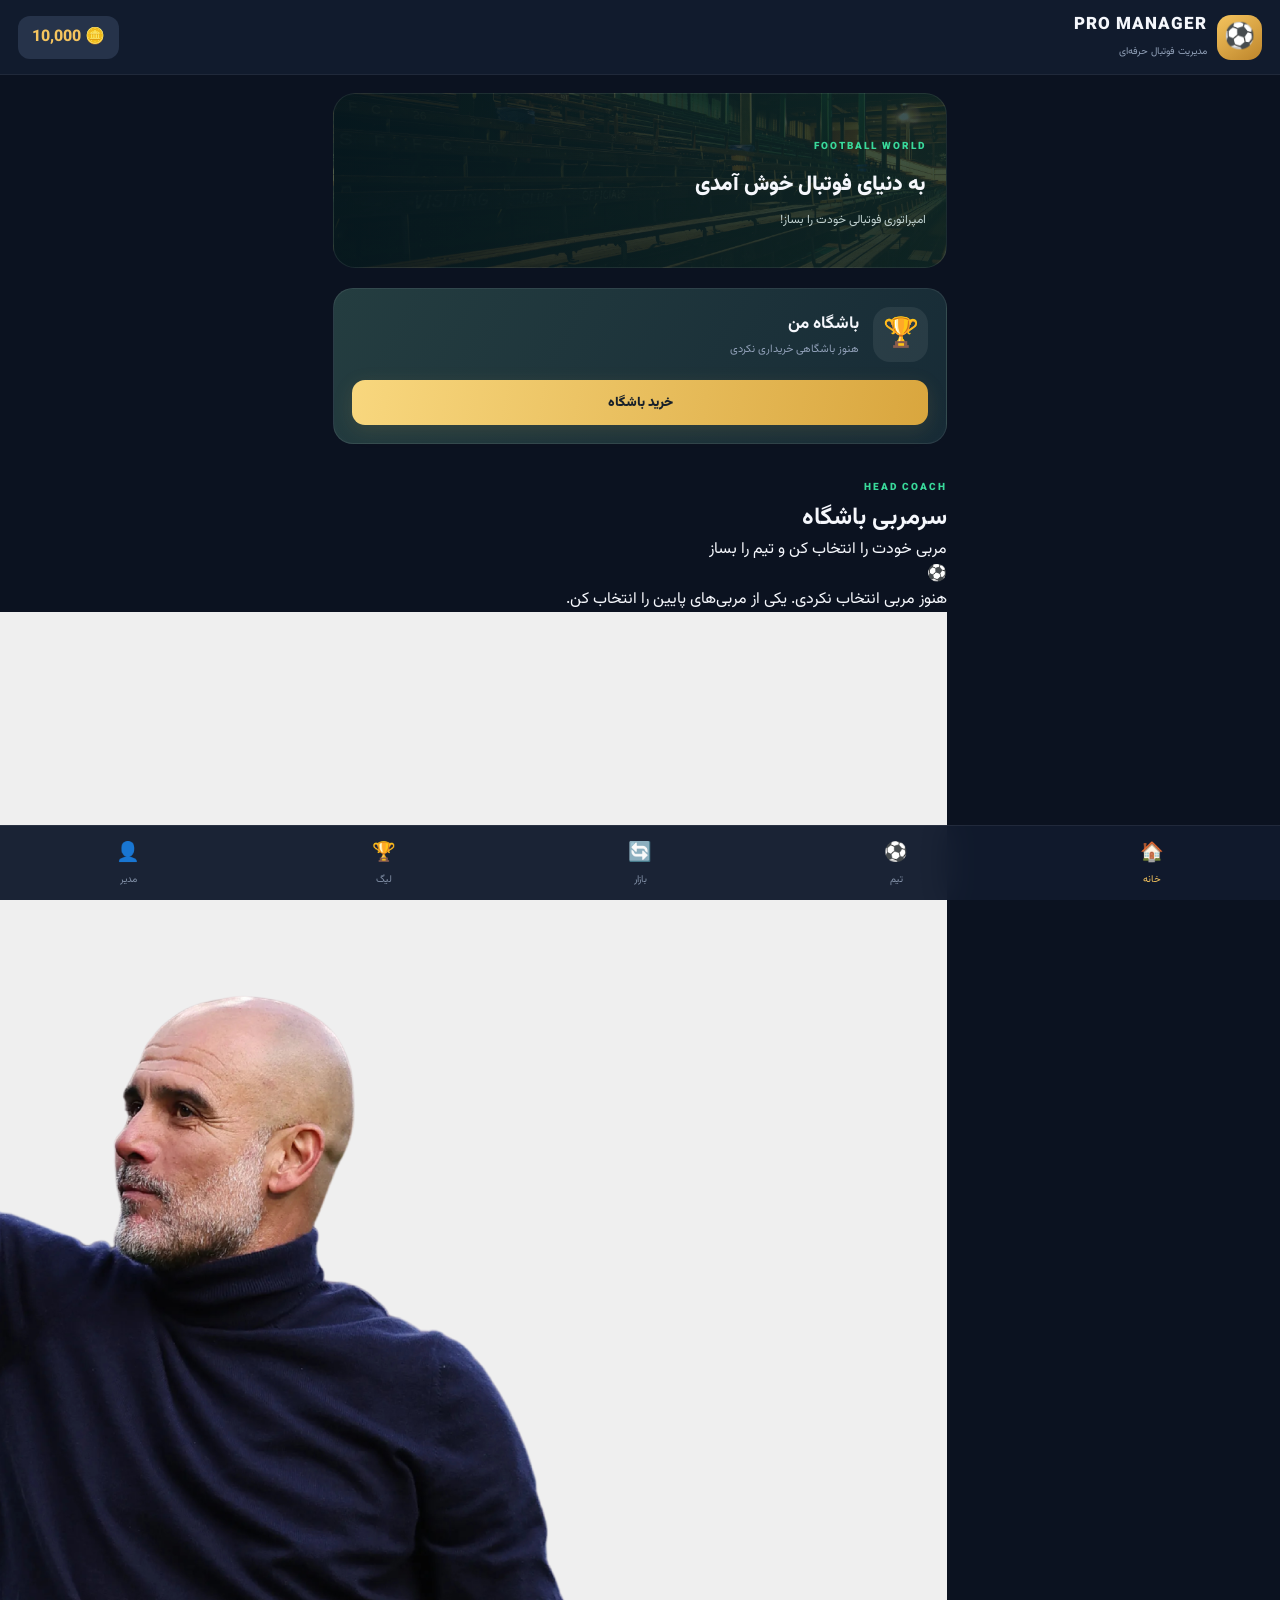
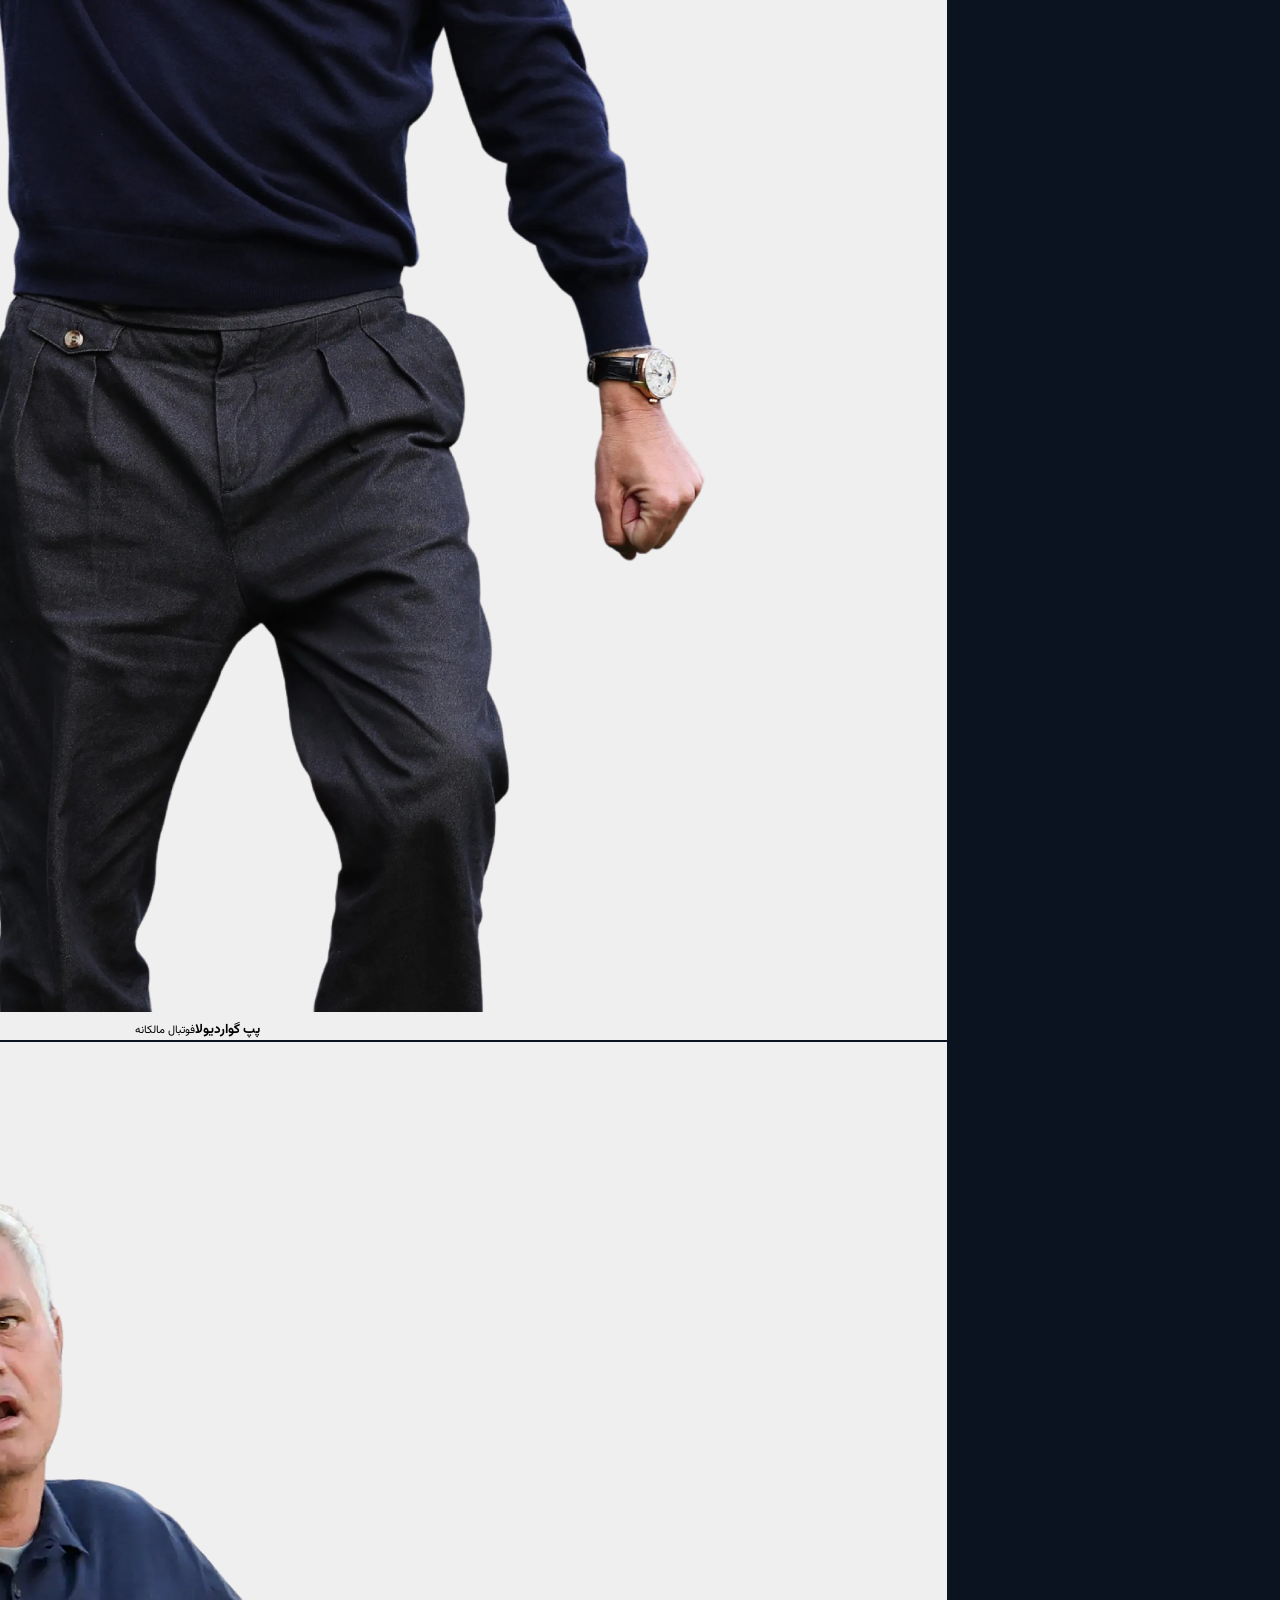
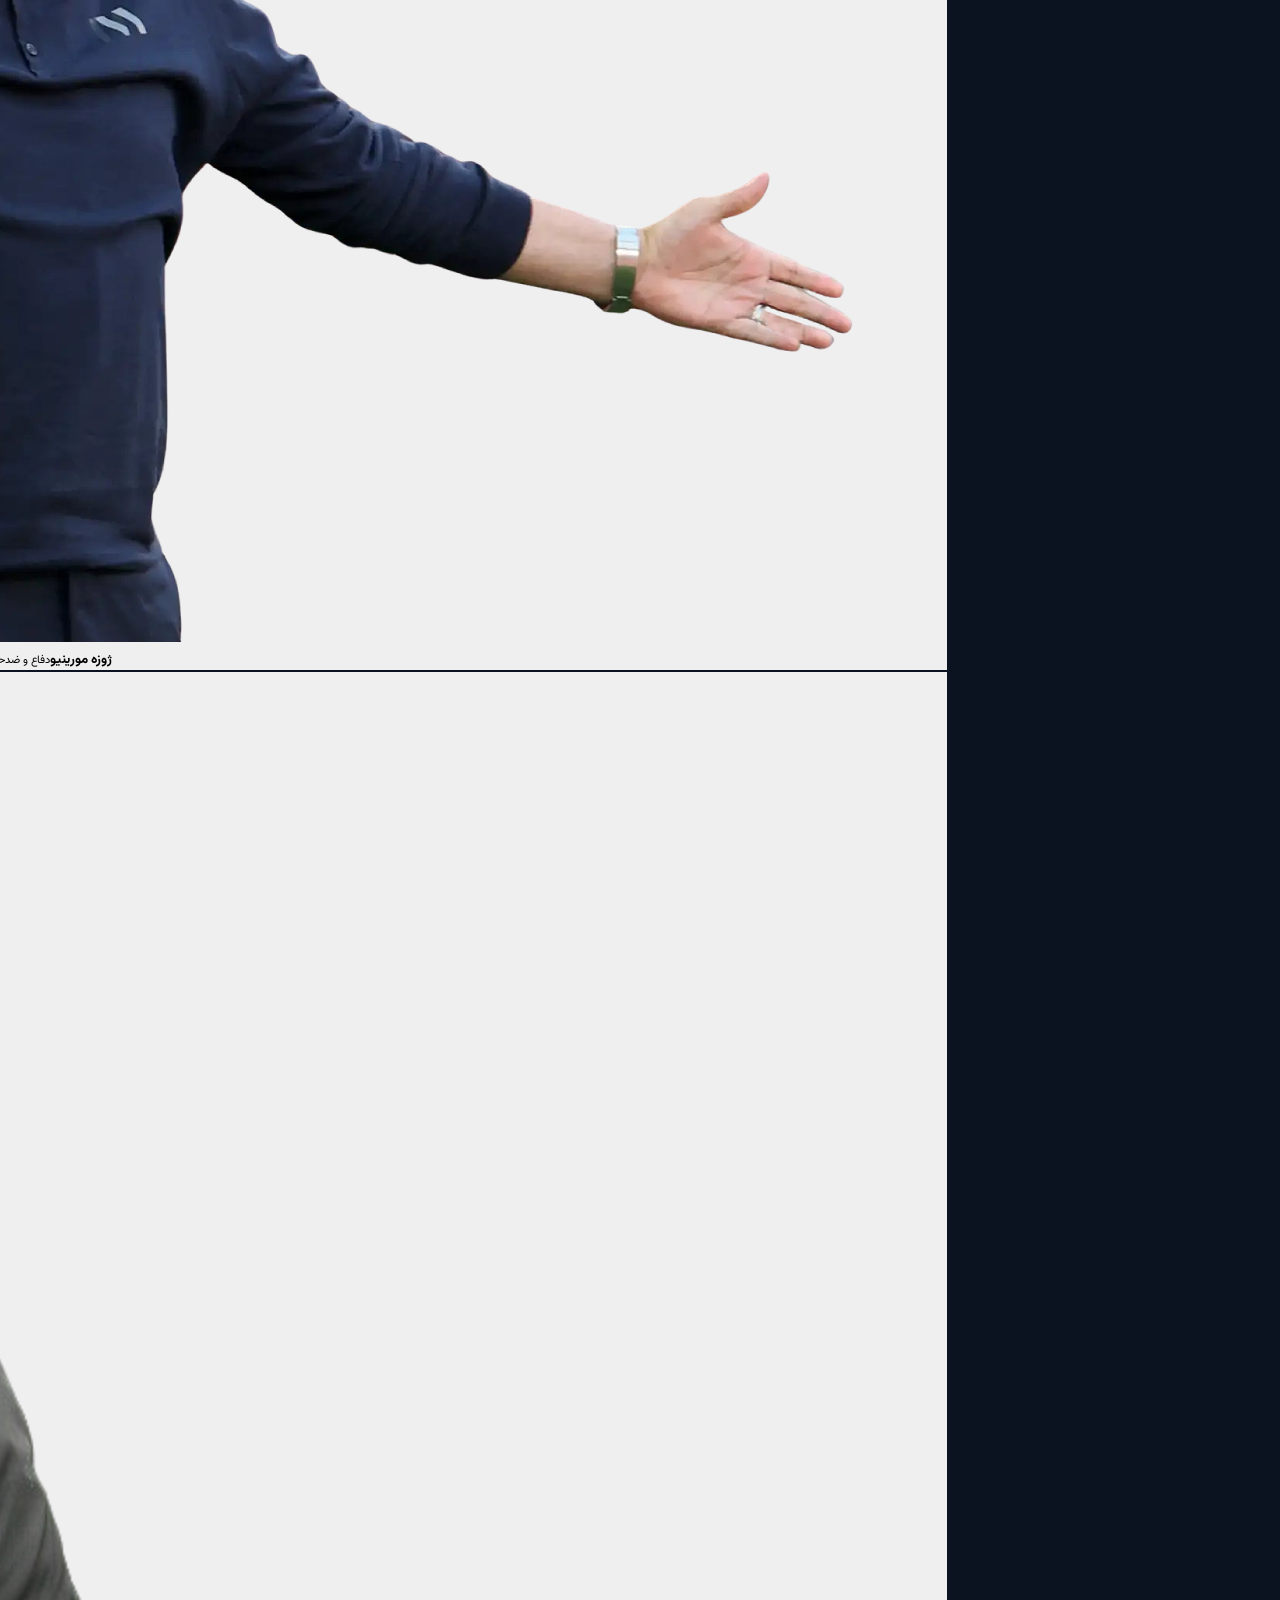
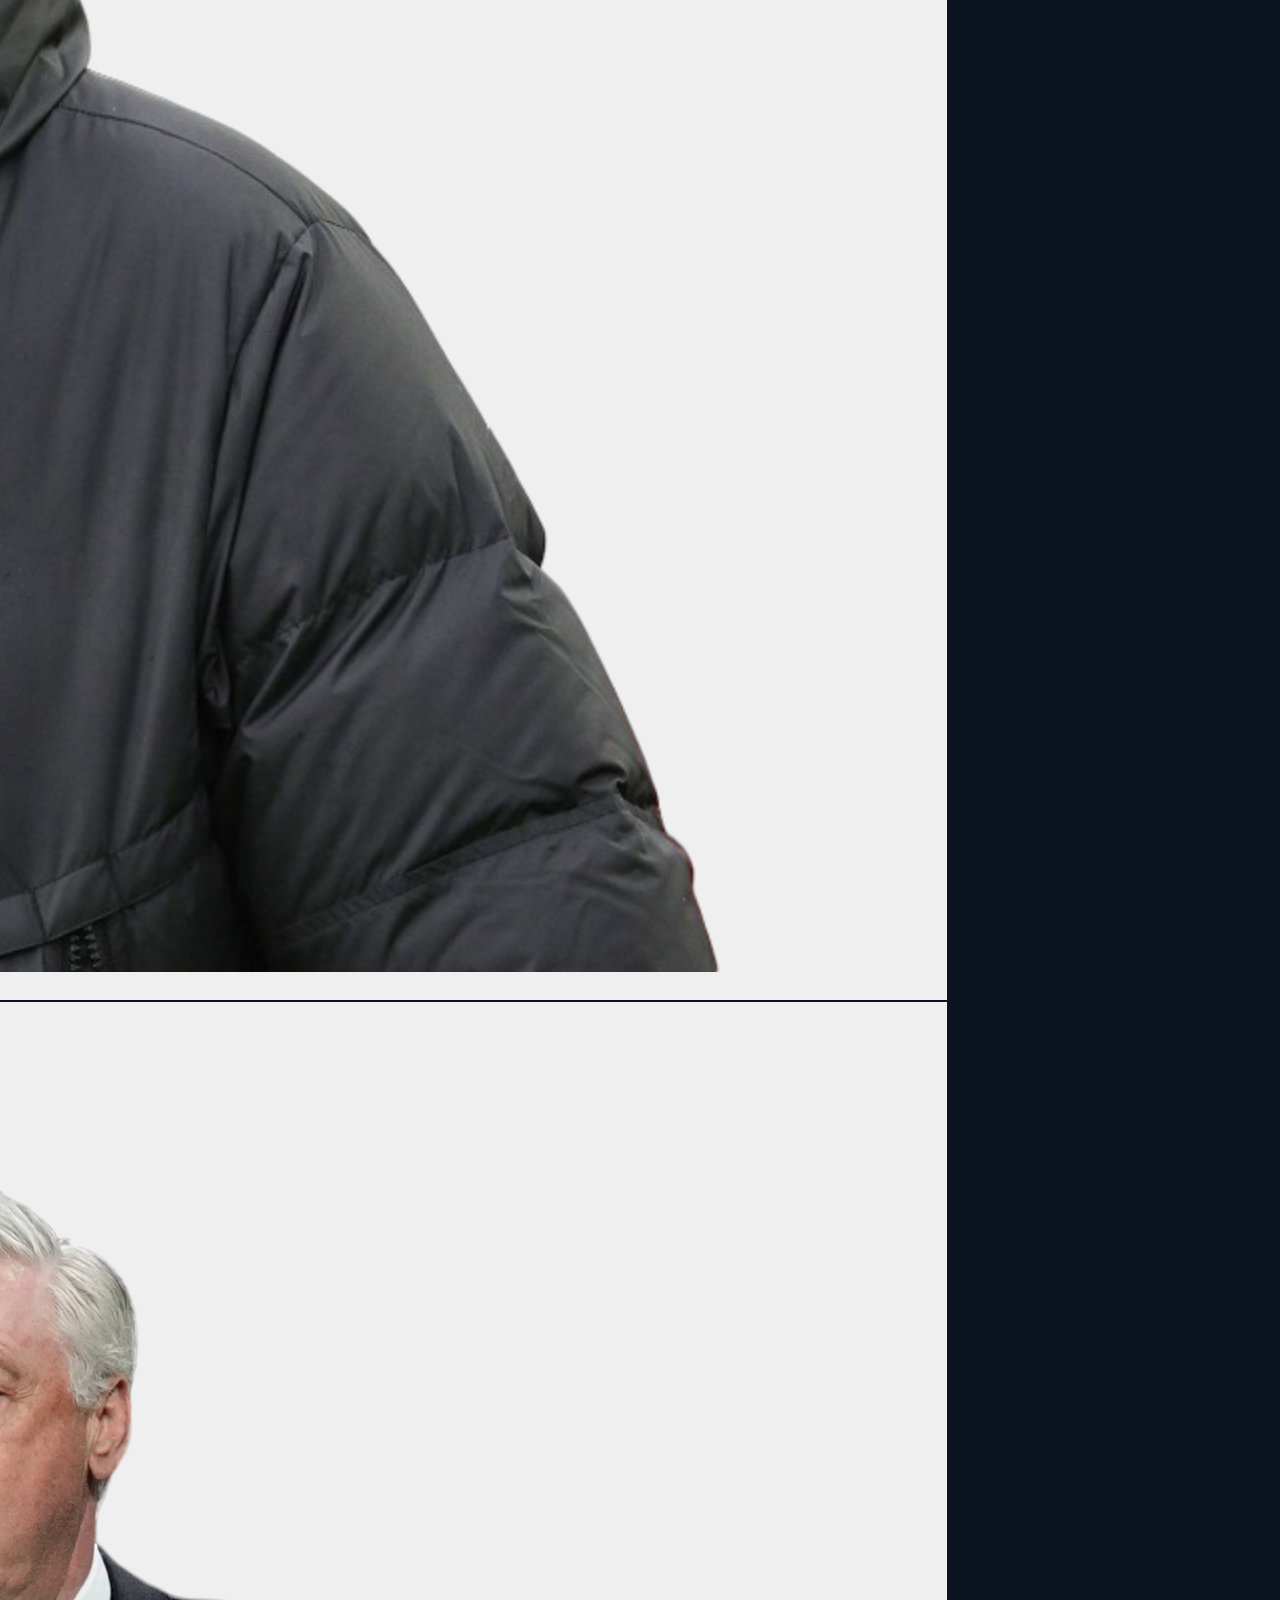
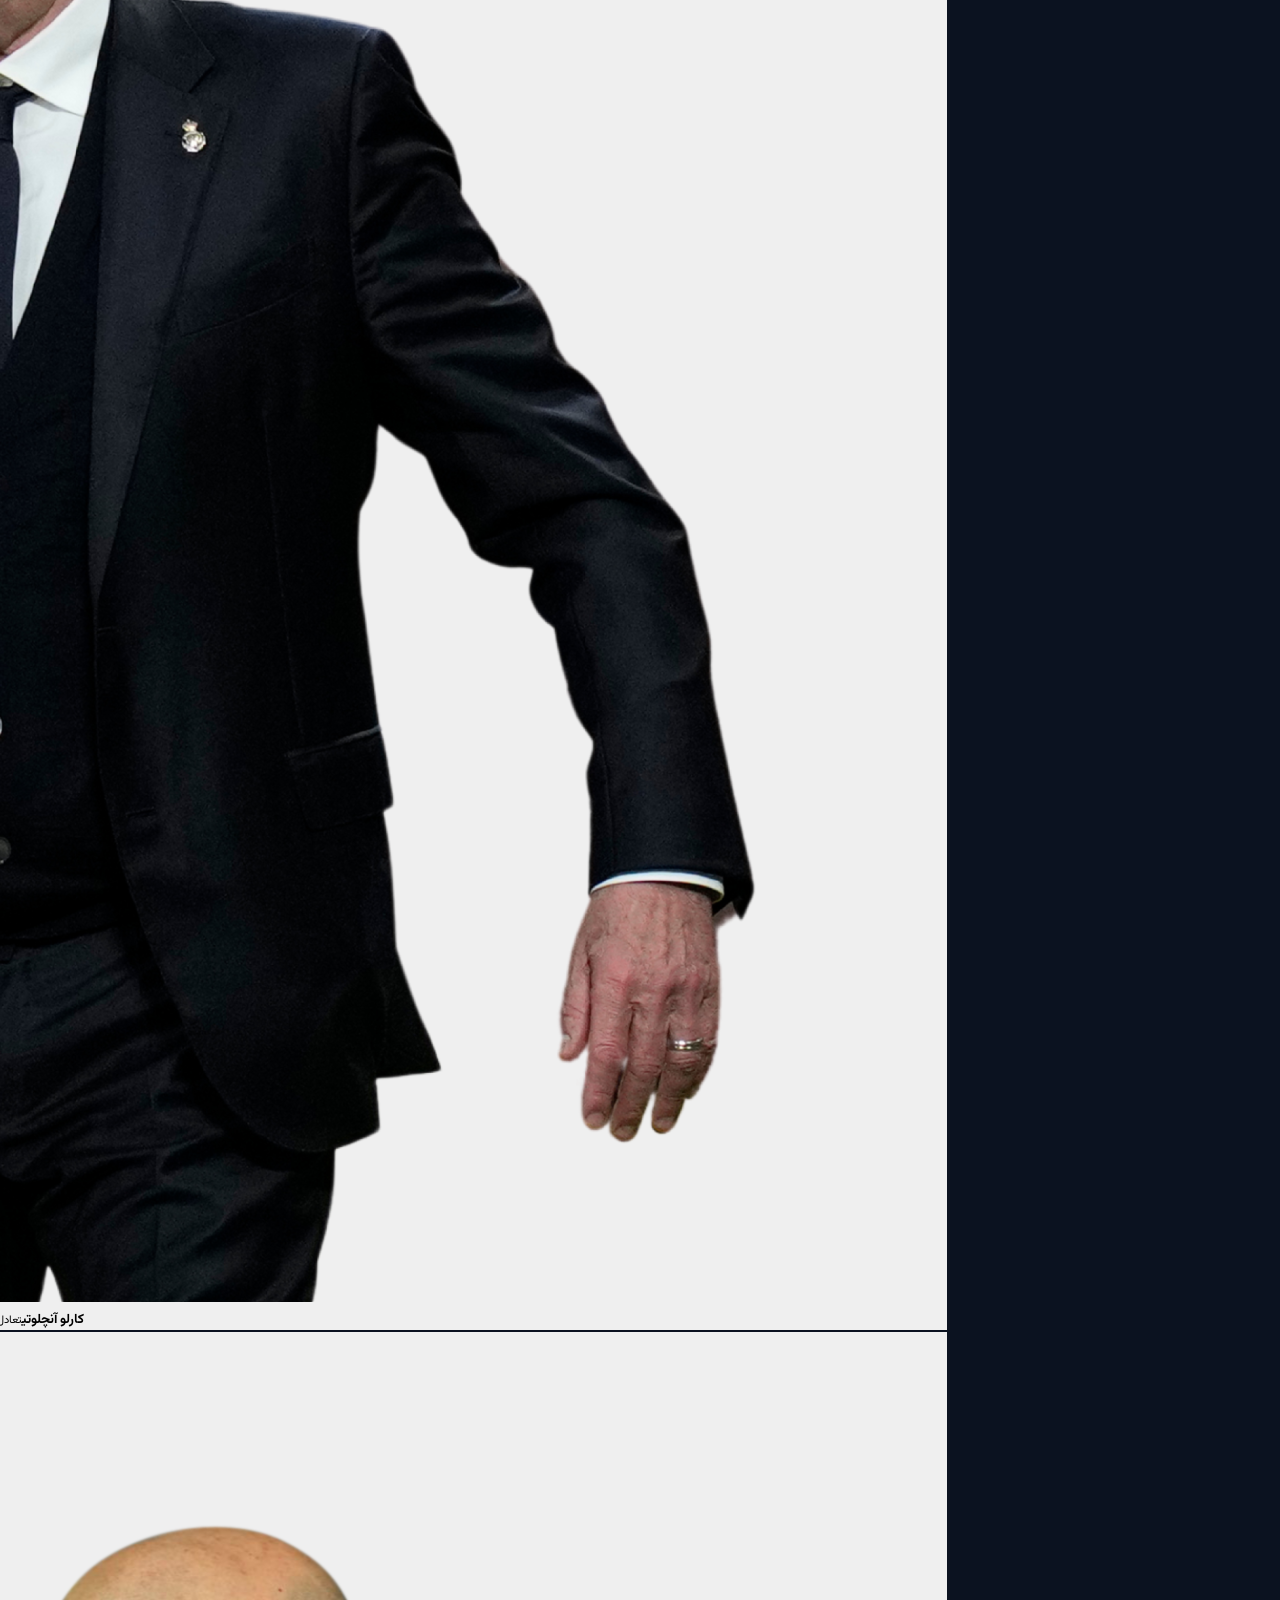
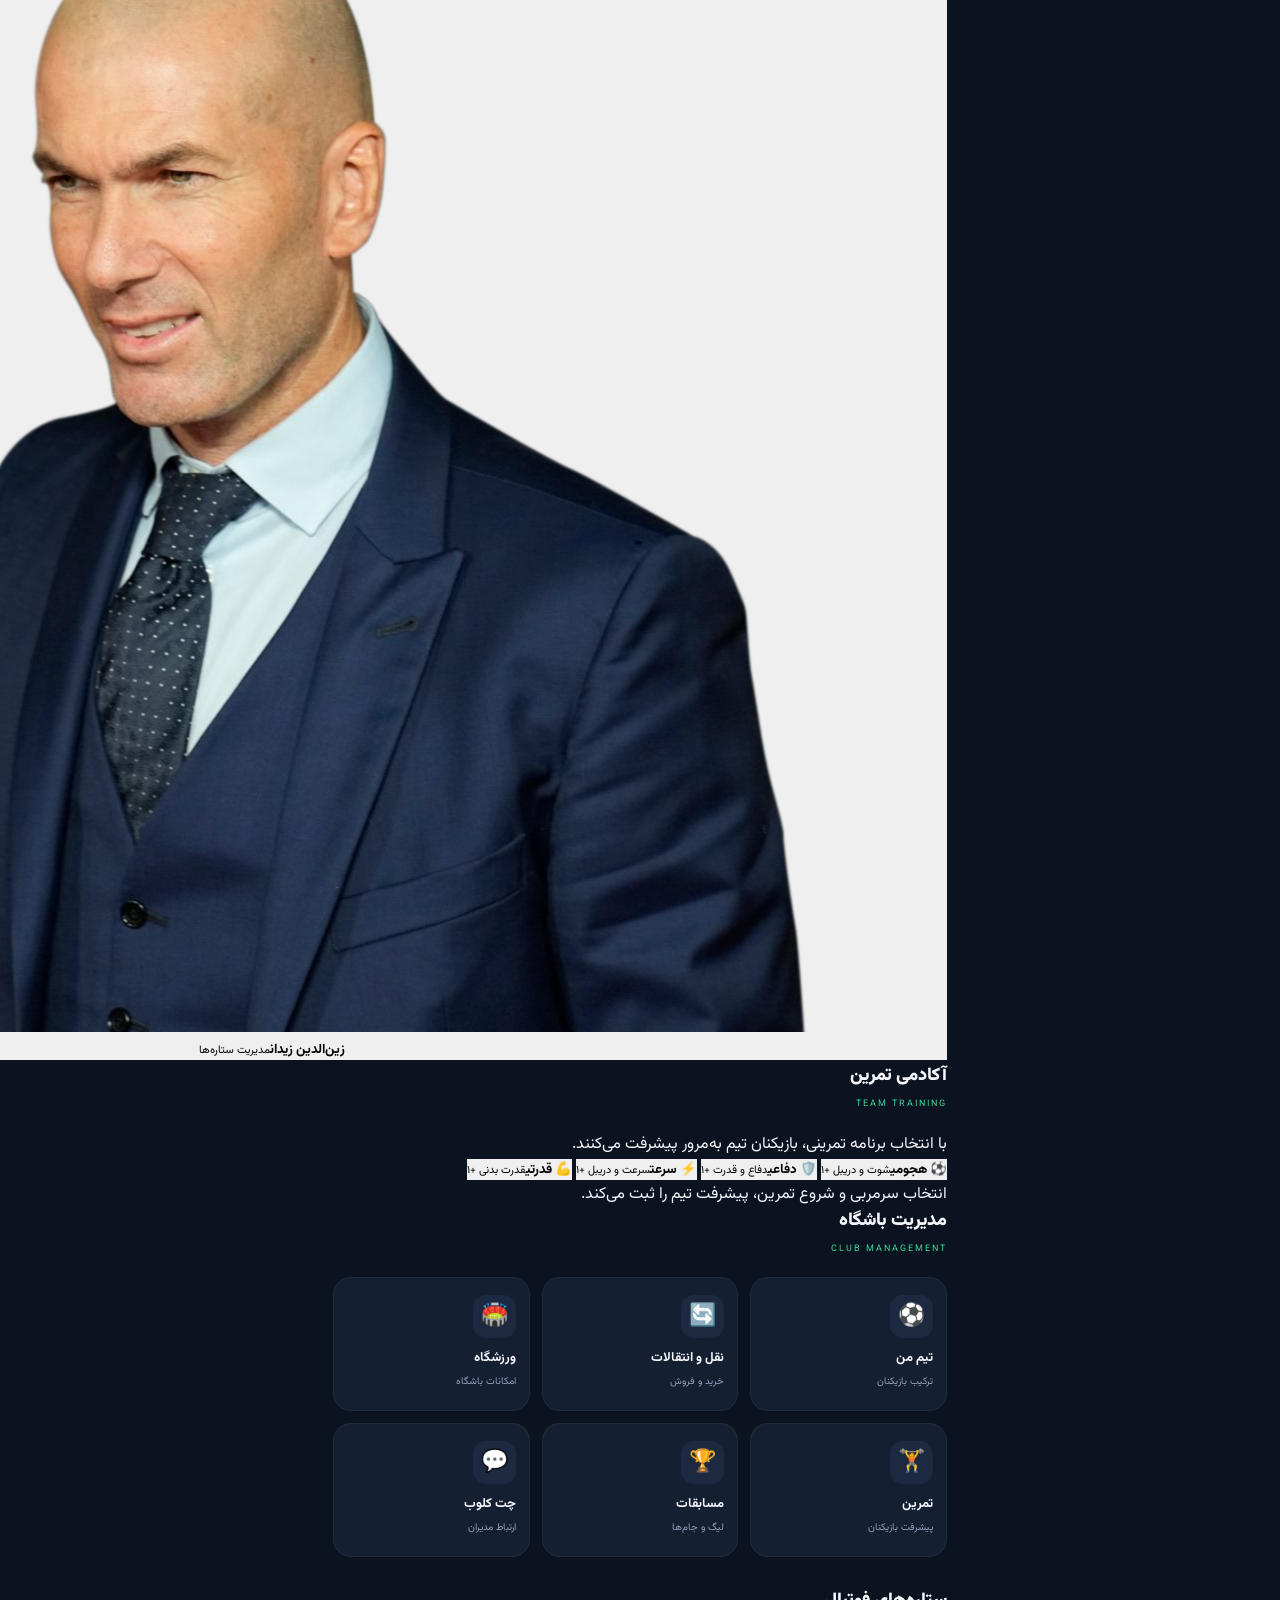
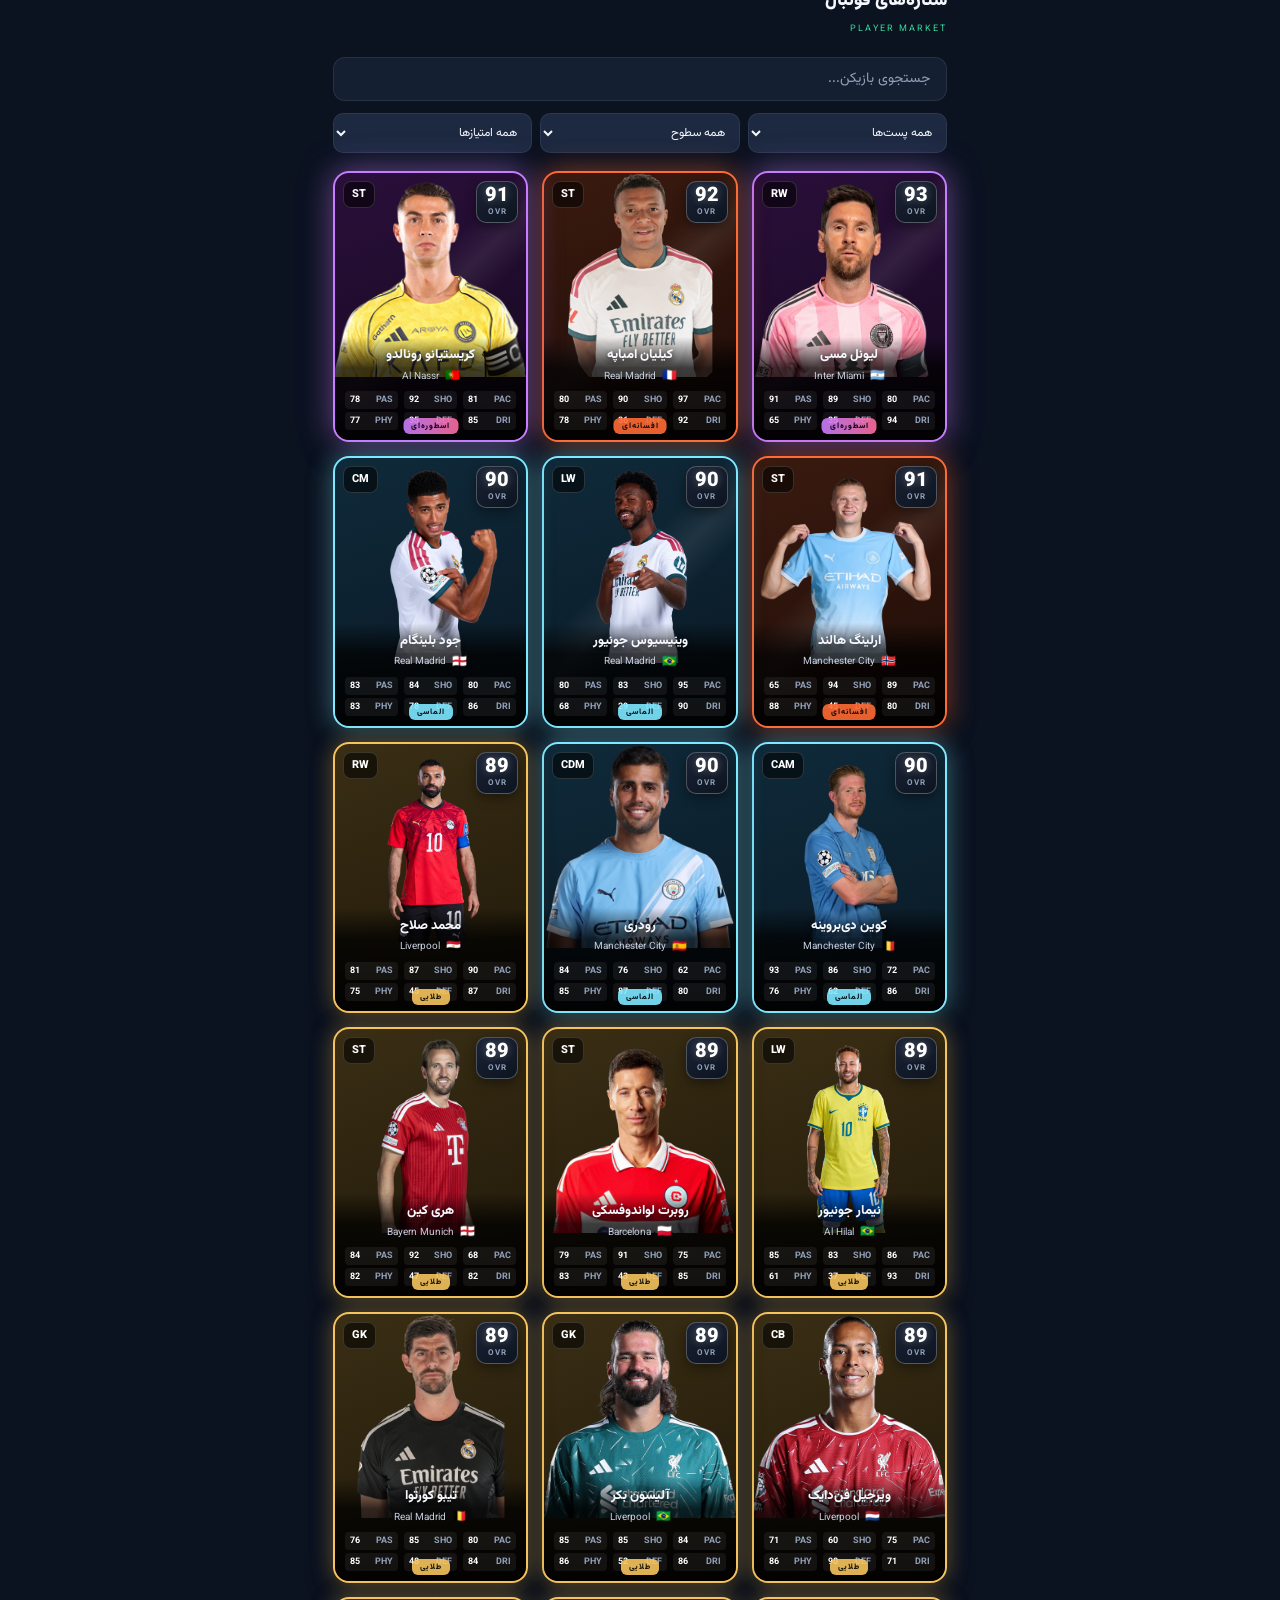
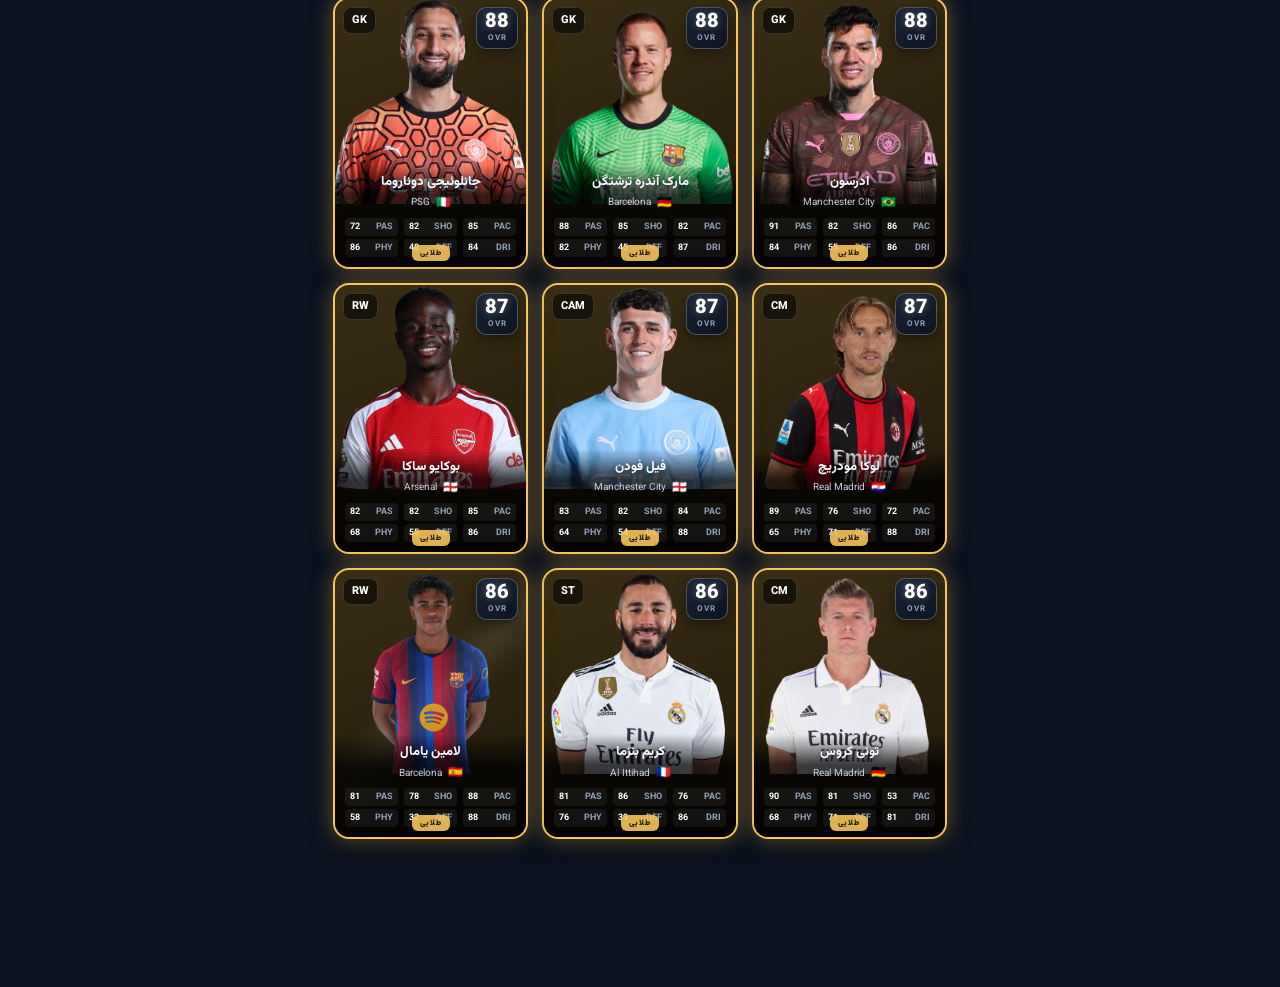
==== index.html @ 97470156 "Rename index-298.html to index.html" ====
<!DOCTYPE html>
<html lang="fa" dir="rtl">
<head>
<meta charset="UTF-8">
<meta name="viewport" content="width=device-width, initial-scale=1.0, maximum-scale=1.0, user-scalable=no">
<meta name="theme-color" content="#10182b">
<title>PRO FOOTBALL MANAGER</title>
<link rel="stylesheet" href="style.css?v=5">
</head>
<body>

<header class="topbar">
    <div class="brand">
        <span class="brand-icon">⚽</span>
        <div>
            <h2>PRO MANAGER</h2>
            <small>مدیریت فوتبال حرفه‌ای</small>
        </div>
    </div>
    <div class="wallet">
        🪙 <span>10000</span>
    </div>
</header>

<main id="mainHome">

<section class="welcome">
    <div>
        <span class="tag">FOOTBALL WORLD</span>
        <h1>به دنیای فوتبال خوش آمدی</h1>
        <p>امپراتوری فوتبالی خودت را بساز!</p>
    </div>
</section>

<section class="club-card">
    <div class="club-info">
        <div class="club-logo">🏆</div>
        <div>
            <h2>باشگاه من</h2>
            <p>هنوز باشگاهی خریداری نکردی</p>
        </div>
    </div>
    <button class="primary-btn" onclick="buyClub()">
        خرید باشگاه
    </button>
</section>

<section class="coach-hub">
  <div class="coach-heading"><div><span class="tag">HEAD COACH</span><h2>سرمربی باشگاه</h2><p>مربی خودت را انتخاب کن و تیم را بساز</p></div><span class="coach-ball">⚽</span></div>
  <div id="activeCoach" class="active-coach"></div>
  <div class="coach-list">
    <button class="coach-choice" onclick="selectCoach('pep')"><img src="assets/coaches/pep.png" onerror="this.style.display='none'"><span><b>پپ گواردیولا</b><small>فوتبال مالکانه</small></span></button>
    <button class="coach-choice" onclick="selectCoach('mourinho')"><img src="assets/coaches/mourinho.png" onerror="this.style.display='none'"><span><b>ژوزه مورینیو</b><small>دفاع و ضدحمله</small></span></button>
    <button class="coach-choice" onclick="selectCoach('klopp')"><img src="assets/coaches/klopp.png" onerror="this.style.display='none'"><span><b>یورگن کلوپ</b><small>پرس شدید</small></span></button>
    <button class="coach-choice" onclick="selectCoach('ancelotti')"><img src="assets/coaches/ancelotti.png" onerror="this.style.display='none'"><span><b>کارلو آنچلوتی</b><small>تعادل تاکتیکی</small></span></button>
    <button class="coach-choice" onclick="selectCoach('zidane')"><img src="assets/coaches/zidane.png" onerror="this.style.display='none'"><span><b>زین‌الدین زیدان</b><small>مدیریت ستاره‌ها</small></span></button>
  </div>
</section>

<section class="training-hub">
  <div class="section-title"><h2>آکادمی تمرین</h2><span>TEAM TRAINING</span></div>
  <p class="training-intro">با انتخاب برنامه تمرینی، بازیکنان تیم به‌مرور پیشرفت می‌کنند.</p>
  <div class="training-grid">
    <button onclick="runTraining('attack')"><b>⚽ هجومی</b><small>شوت و دریبل +۱</small></button>
    <button onclick="runTraining('defense')"><b>🛡️ دفاعی</b><small>دفاع و قدرت +۱</small></button>
    <button onclick="runTraining('speed')"><b>⚡ سرعت</b><small>سرعت و دریبل +۱</small></button>
    <button onclick="runTraining('physical')"><b>💪 قدرتی</b><small>قدرت بدنی +۱</small></button>
  </div>
  <div id="trainingStatus" class="training-status">انتخاب سرمربی و شروع تمرین، پیشرفت تیم را ثبت می‌کند.</div>
</section>

<section class="section">
    <div class="section-title">
        <h2>مدیریت باشگاه</h2>
        <span>CLUB MANAGEMENT</span>
    </div>
    <div class="menu-grid">
        <div class="menu-item" onclick="openPage('team')">
            <div class="menu-icon">⚽</div>
            <b>تیم من</b>
            <small>ترکیب بازیکنان</small>
        </div>
        <div class="menu-item" onclick="openPage('market')">
            <div class="menu-icon">🔄</div>
            <b>نقل و انتقالات</b>
            <small>خرید و فروش</small>
        </div>
        <div class="menu-item" onclick="openPage('stadium')">
            <div class="menu-icon">🏟️</div>
            <b>ورزشگاه</b>
            <small>امکانات باشگاه</small>
        </div>
        <div class="menu-item" onclick="openPage('training')">
            <div class="menu-icon">🏋️</div>
            <b>تمرین</b>
            <small>پیشرفت بازیکنان</small>
        </div>
        <div class="menu-item" onclick="openPage('league')">
            <div class="menu-icon">🏆</div>
            <b>مسابقات</b>
            <small>لیگ و جام‌ها</small>
        </div>
        <div class="menu-item" onclick="openPage('clubchat')">
            <div class="menu-icon">💬</div>
            <b>چت کلوب</b>
            <small>ارتباط مدیران</small>
        </div>
    </div>
</section>

<!-- ===== ستاره‌های فوتبال (کارت‌های بازیکن) ===== -->
<section class="section players-section">
    <div class="section-title">
        <h2>ستاره‌های فوتبال</h2>
        <span>PLAYER MARKET</span>
    </div>

    <div class="players-controls">
        <div class="search-box">
            <input type="text" id="playerSearch" placeholder="جستجوی بازیکن..." oninput="filterPlayers()">
        </div>
        <div class="filters-row">
            <select id="filterPos" onchange="filterPlayers()">
                <option value="">همه پست‌ها</option>
                <option value="GK">دروازه‌بان</option>
                <option value="CB">مدافع وسط</option>
                <option value="LB">مدافع چپ</option>
                <option value="RB">مدافع راست</option>
                <option value="CDM">هافبک دفاعی</option>
                <option value="CM">هافبک وسط</option>
                <option value="CAM">هافبک تهاجمی</option>
                <option value="LW">وینگر چپ</option>
                <option value="RW">وینگر راست</option>
                <option value="ST">مهاجم</option>
            </select>
            <select id="filterRarity" onchange="filterPlayers()">
                <option value="">همه سطوح</option>
                <option value="bronze">برنزی</option>
                <option value="silver">نقره‌ای</option>
                <option value="gold">طلایی</option>
                <option value="diamond">الماسی</option>
                <option value="legendary">افسانه‌ای</option>
                <option value="mythic">اسطوره‌ای</option>
            </select>
            <select id="filterOvr" onchange="filterPlayers()">
                <option value="">همه امتیازها</option>
                <option value="90">۹۰+</option>
                <option value="85">۸۵+</option>
                <option value="80">۸۰+</option>
                <option value="75">۷۵+</option>
            </select>
        </div>
    </div>

    <div id="players" class="players-grid">
        <!-- کارت‌ها با JS ساخته می‌شوند -->
    </div>
</section>

</main>

<!-- ========== صفحه ترکیب تیم (زمین فوتبال) ========== -->
<div id="teamPage" class="team-page">
    <div class="team-page-header">
        <button class="team-back-btn" onclick="closeTeamPage()" type="button">بازگشت</button>
        <div class="team-page-title">
            <h2>ترکیب تیم</h2>
            <span>FORMATION</span>
        </div>
        <div class="team-formation-label">۴-۳-۳</div>
    </div>

    <!-- آرایش و تاکتیک -->
    <div class="tactic-panel">
        <div class="tp-row">
            <span class="tp-label">آرایش</span>
            <div class="chip-group" id="formationChips">
                <button type="button" class="chip" data-formation="433" onclick="setFormation('433')"><bdi dir="ltr">4-3-3</bdi></button>
                <button type="button" class="chip" data-formation="442" onclick="setFormation('442')"><bdi dir="ltr">4-4-2</bdi></button>
                <button type="button" class="chip" data-formation="4231" onclick="setFormation('4231')"><bdi dir="ltr">4-2-3-1</bdi></button>
            </div>
        </div>
        <div class="tp-row">
            <span class="tp-label">تاکتیک</span>
            <div class="chip-group" id="tacticChips">
                <button type="button" class="chip" data-tactic="attack" onclick="setTactic('attack')">⚔️ هجومی</button>
                <button type="button" class="chip" data-tactic="balanced" onclick="setTactic('balanced')">⚖️ متعادل</button>
                <button type="button" class="chip" data-tactic="defense" onclick="setTactic('defense')">🛡️ دفاعی</button>
            </div>
        </div>
    </div>

    <div class="pitch-wrapper">
        <div class="pitch-stadium-bg"></div>
        <div class="pitch-container">
            <div class="pitch">
                <!-- خطوط زمین -->
                <div class="pitch-outline"></div>
                <div class="pitch-halfway"></div>
                <div class="pitch-center-circle"></div>
                <div class="pitch-center-spot"></div>

                <!-- محوطه جریمه بالا (دروازه حریف) -->
                <div class="penalty-box top"></div>
                <div class="goal-area top"></div>
                <div class="penalty-spot top"></div>
                <div class="penalty-arc top"></div>
                <div class="goal-frame top"></div>

                <!-- محوطه جریمه پایین (دروازه ما) -->
                <div class="penalty-box bottom"></div>
                <div class="goal-area bottom"></div>
                <div class="penalty-spot bottom"></div>
                <div class="penalty-arc bottom"></div>
                <div class="goal-frame bottom"></div>

                <!-- کرنرها -->
                <div class="corner tl"></div>
                <div class="corner tr"></div>
                <div class="corner bl"></div>
                <div class="corner br"></div>

                <!-- جایگاه‌های بازیکن (۴-۳-۳) -->
                <div class="pos-slot" data-slot="st" data-pos="ST" style="--x:50%; --y:12%;"></div>
                <div class="pos-slot" data-slot="lw" data-pos="LW" style="--x:18%; --y:22%;"></div>
                <div class="pos-slot" data-slot="rw" data-pos="RW" style="--x:82%; --y:22%;"></div>
                <div class="pos-slot" data-slot="cam" data-pos="CAM" style="--x:50%; --y:38%;"></div>
                <div class="pos-slot" data-slot="cm1" data-pos="CM" style="--x:28%; --y:48%;"></div>
                <div class="pos-slot" data-slot="cm2" data-pos="CM" style="--x:72%; --y:48%;"></div>
                <div class="pos-slot" data-slot="lb" data-pos="LB" style="--x:12%; --y:68%;"></div>
                <div class="pos-slot" data-slot="cb1" data-pos="CB" style="--x:35%; --y:72%;"></div>
                <div class="pos-slot" data-slot="cb2" data-pos="CB" style="--x:65%; --y:72%;"></div>
                <div class="pos-slot" data-slot="rb" data-pos="RB" style="--x:88%; --y:68%;"></div>
                <div class="pos-slot" data-slot="gk" data-pos="GK" style="--x:50%; --y:86%;"></div>
            </div>
        </div>
    </div>

    <div class="team-page-hint">
        روی هر جایگاه بزن تا بازیکن انتخاب کنی
    </div>

    <!-- قدرت تیم و کاپیتان -->
    <div id="squadPanel" class="squad-panel"></div>

    <!-- نیمکت ذخیره‌ها -->
    <section id="subBench" class="sub-bench" aria-label="نیمکت ذخیره‌ها">
        <div class="bench-heading">
            <div>
                <h3>نیمکت ذخیره‌ها</h3>
                <span>SUBSTITUTES · 7 PLAYERS</span>
            </div>
            <b id="benchCount">۰ / ۷</b>
        </div>
        <div id="benchGrid" class="bench-grid"></div>
    </section>
</div>

<nav class="bottom-nav">
    <button class="active" onclick="closeTeamPage()">🏠<span>خانه</span></button>
    <button onclick="openPage('team')">⚽<span>تیم</span></button>
    <button onclick="openPage('market')">🔄<span>بازار</span></button>
    <button onclick="openPage('league')">🏆<span>لیگ</span></button>
    <button onclick="openPage('profile')">👤<span>مدیر</span></button>
</nav>


<!-- شیت انتخاب بازیکن برای جایگاه -->
<div id="playerPicker" class="player-picker" onclick="closePlayerPicker(event)">
    <div class="picker-sheet" onclick="event.stopPropagation()">
        <div class="picker-handle"></div>
        <div class="picker-header">
            <div>
                <h3 id="pickerTitle">انتخاب بازیکن</h3>
                <span id="pickerSub" class="picker-sub"></span>
            </div>
            <button type="button" class="picker-close" onclick="closePlayerPicker()">&times;</button>
        </div>
        <div id="pickerActions" class="picker-actions" hidden>
            <button type="button" class="picker-remove-btn" onclick="removePlayerFromSlot()">حذف از ترکیب</button>
        </div>
        <div id="pickerList" class="picker-list"></div>
    </div>
</div>

<!-- مودال جزئیات بازیکن -->
<div id="playerModal" class="player-modal" onclick="closePlayerModal(event)">
    <div class="modal-content" onclick="event.stopPropagation()">
        <button class="modal-close" onclick="closePlayerModal()">&times;</button>
        <div id="modalBody"></div>
    </div>
</div>

<script src="app.js?v=5"></script>
</body>
</html>
---- style.css ----
@import url('https://fonts.googleapis.com/css2?family=Vazirmatn:wght@400;500;600;700;800;900&display=swap');

:root {
    --bg: #0b1220;
    --card: #151f32;
    --card2: #1c2940;
    --gold: #f5c45e;
    --green: #39d99a;
    --text: #f5f7fc;
    --muted: #91a0b8;
}

* {
    margin: 0;
    padding: 0;
    box-sizing: border-box;
}

body {
    background: var(--bg);
    color: var(--text);
    font-family: 'Vazirmatn', sans-serif;
    padding-bottom: 100px;
}

button {
    font-family: inherit;
    cursor: pointer;
    border: none;
}

.topbar {
    height: 75px;
    padding: 12px 18px;
    display: flex;
    align-items: center;
    justify-content: space-between;
    background: #111b2d;
    border-bottom: 1px solid #ffffff10;
    position: sticky;
    top: 0;
    z-index: 50;
}

.brand {
    display: flex;
    align-items: center;
    gap: 10px;
}

.brand-icon {
    width: 45px;
    height: 45px;
    background: linear-gradient(145deg,#f5c45e,#bd852b);
    border-radius: 14px;
    display: grid;
    place-items: center;
    font-size: 25px;
}

.brand h2 {
    font-size: 17px;
    font-weight: 900;
    letter-spacing: 1px;
}

.brand small {
    color: var(--muted);
    font-size: 10px;
}

.wallet {
    background: #26334a;
    padding: 9px 14px;
    border-radius: 12px;
    color: var(--gold);
    font-weight: 800;
}

main {
    max-width: 650px;
    margin: auto;
    padding: 18px;
}

.welcome {
    min-height: 175px;
    padding: 25px 20px;
    border-radius: 22px;
    display: flex;
    align-items: center;
    background:
    linear-gradient(90deg,#071b22dd,#102b2acc),
    url('assets/backgrounds/stadium.jpg') center/cover;
    border: 1px solid #ffffff15;
    margin-bottom: 20px;
}

.tag {
    color: var(--green);
    font-size: 10px;
    font-weight: 900;
    letter-spacing: 2px;
}

.welcome h1 {
    font-size: 21px;
    margin: 10px 0;
    font-weight: 900;
}

.welcome p {
    color: #c1d2d1;
    font-size: 12px;
}

.club-card {
    background: linear-gradient(120deg,#243d40,#172b36);
    border: 1px solid #ffffff15;
    border-radius: 20px;
    padding: 18px;
    margin-bottom: 30px;
}

.club-info {
    display: flex;
    align-items: center;
    gap: 14px;
    margin-bottom: 18px;
}

.club-logo {
    width: 55px;
    height: 55px;
    background: #ffffff12;
    border-radius: 17px;
    display: grid;
    place-items: center;
    font-size: 29px;
}

.club-info h2 {
    font-size: 17px;
}

.club-info p {
    color: var(--muted);
    font-size: 11px;
    margin-top: 4px;
}

.primary-btn {
    width: 100%;
    height: 45px;
    border-radius: 13px;
    color: #18202a;
    font-weight: 900;
    background: linear-gradient(100deg,#f8d77e,#d9a63e);
    box-shadow: 0 5px 20px #e5b34b20;
}

.section {
    margin-bottom: 30px;
}

.section-title {
    margin-bottom: 17px;
}

.section-title h2 {
    font-size: 18px;
    font-weight: 900;
}

.section-title span {
    font-size: 9px;
    color: var(--green);
    letter-spacing: 2px;
}

.menu-grid {
    display: grid;
    grid-template-columns: repeat(2,1fr);
    gap: 12px;
}

.menu-item {
    background: var(--card);
    border: 1px solid #ffffff0d;
    border-radius: 18px;
    padding: 17px 13px;
    min-height: 120px;
    transition: .25s;
    cursor: pointer;
}

.menu-item:active {
    transform: scale(.96);
}

.menu-icon {
    width: 43px;
    height: 43px;
    display: grid;
    place-items: center;
    background: var(--card2);
    border-radius: 13px;
    font-size: 22px;
    margin-bottom: 10px;
}

.menu-item b {
    display: block;
    font-size: 13px;
}

.menu-item small {
    color: var(--muted);
    font-size: 10px;
}

/* ========== PLAYERS CONTROLS ========== */
.players-controls {
    margin-bottom: 18px;
}

.search-box {
    margin-bottom: 12px;
}

.search-box input {
    width: 100%;
    height: 44px;
    background: var(--card);
    border: 1px solid #ffffff15;
    border-radius: 12px;
    padding: 0 16px;
    color: var(--text);
    font-family: inherit;
    font-size: 14px;
    outline: none;
    transition: border-color .2s;
}

.search-box input:focus {
    border-color: var(--gold);
}

.search-box input::placeholder {
    color: var(--muted);
}

.filters-row {
    display: flex;
    gap: 8px;
    flex-wrap: wrap;
}

.filters-row select {
    flex: 1;
    min-width: 100px;
    height: 40px;
    background: var(--card2);
    border: 1px solid #ffffff12;
    border-radius: 10px;
    color: var(--text);
    font-family: inherit;
    font-size: 12px;
    padding: 0 10px;
    outline: none;
    cursor: pointer;
}

/* ========== PLAYERS GRID ========== */
.players-grid {
    display: grid;
    grid-template-columns: repeat(2, 1fr);
    gap: 14px;
}

@media (min-width: 480px) {
    .players-grid {
        grid-template-columns: repeat(3, 1fr);
    }
}

@media (min-width: 600px) {
    .menu-grid {
        grid-template-columns: repeat(3,1fr);
    }
    .players-grid {
        grid-template-columns: repeat(3, 1fr);
    }
}

/* ========== PLAYER CARD ========== */
.player-card {
    position: relative;
    border-radius: 16px;
    overflow: hidden;
    cursor: pointer;
    aspect-ratio: 0.72;
    background: #0d1525;
    transition: transform .25s ease, box-shadow .25s ease;
    border: 2px solid transparent;
    box-shadow: 0 8px 24px rgba(0,0,0,.45);
}

.player-card:active {
    transform: scale(0.96);
}

.player-card .card-inner {
    position: relative;
    width: 100%;
    height: 100%;
    display: flex;
    flex-direction: column;
    overflow: hidden;
    border-radius: 14px;
}

/* rarity frames & glows */
.player-card.bronze {
    border-color: #a67c52;
    background: linear-gradient(160deg, #2a1f16 0%, #1a120c 100%);
    box-shadow: 0 0 18px rgba(166,124,82,.35), 0 8px 24px rgba(0,0,0,.5);
}
.player-card.silver {
    border-color: #c0c0c0;
    background: linear-gradient(160deg, #2a2e35 0%, #15181e 100%);
    box-shadow: 0 0 20px rgba(192,192,192,.3), 0 8px 24px rgba(0,0,0,.5);
}
.player-card.gold {
    border-color: #f5c45e;
    background: linear-gradient(160deg, #3a2e14 0%, #1f180a 100%);
    box-shadow: 0 0 22px rgba(245,196,94,.4), 0 8px 24px rgba(0,0,0,.5);
}
.player-card.diamond {
    border-color: #7ee8ff;
    background: linear-gradient(160deg, #0f2a3a 0%, #0a1824 100%);
    box-shadow: 0 0 26px rgba(126,232,255,.45), 0 8px 24px rgba(0,0,0,.5);
}
.player-card.legendary {
    border-color: #ff6b35;
    background: linear-gradient(160deg, #3a1a0f 0%, #1f0d08 100%);
    box-shadow: 0 0 28px rgba(255,107,53,.5), 0 8px 24px rgba(0,0,0,.55);
}
.player-card.mythic {
    border-color: #c77dff;
    background: linear-gradient(160deg, #2a0f3a 0%, #15081f 100%);
    box-shadow: 0 0 32px rgba(199,125,255,.55), 0 8px 28px rgba(0,0,0,.6);
    animation: mythicPulse 3s ease-in-out infinite;
}

@keyframes mythicPulse {
    0%, 100% { box-shadow: 0 0 28px rgba(199,125,255,.5), 0 8px 28px rgba(0,0,0,.6); }
    50% { box-shadow: 0 0 40px rgba(199,125,255,.75), 0 8px 28px rgba(0,0,0,.6); }
}

/* special glow for icons */
.player-card.special::after {
    content: '';
    position: absolute;
    inset: 0;
    border-radius: 14px;
    pointer-events: none;
    background: linear-gradient(135deg, transparent 40%, rgba(255,255,255,.08) 50%, transparent 60%);
    animation: shine 4s ease-in-out infinite;
}

@keyframes shine {
    0%, 100% { opacity: 0.3; }
    50% { opacity: 0.7; }
}

.card-top {
    position: absolute;
    top: 8px;
    left: 8px;
    right: 8px;
    display: flex;
    justify-content: space-between;
    align-items: flex-start;
    z-index: 5;
}

.ovr-badge {
    background: linear-gradient(145deg, #1a2335, #0d1420);
    border: 1.5px solid rgba(255,255,255,.25);
    border-radius: 10px;
    padding: 4px 8px;
    text-align: center;
    min-width: 42px;
    box-shadow: 0 4px 12px rgba(0,0,0,.4);
}

.ovr-badge .ovr-num {
    font-size: 20px;
    font-weight: 900;
    line-height: 1;
    color: #fff;
    text-shadow: 0 0 8px rgba(255,255,255,.3);
}

.ovr-badge .ovr-label {
    font-size: 8px;
    font-weight: 700;
    color: var(--muted);
    letter-spacing: 1px;
}

.pos-badge {
    background: rgba(0,0,0,.55);
    backdrop-filter: blur(6px);
    border-radius: 8px;
    padding: 4px 8px;
    font-size: 11px;
    font-weight: 800;
    color: #fff;
    border: 1px solid rgba(255,255,255,.15);
}

.card-img-wrap {
    flex: 1;
    display: flex;
    align-items: flex-end;
    justify-content: center;
    position: relative;
    overflow: hidden;
    min-height: 0;
}

.card-img-wrap img {
    width: 100%;
    height: 100%;
    object-fit: cover;
    object-position: top center;
    display: block;
}

.card-img-wrap .img-fallback {
    width: 100%;
    height: 100%;
    display: flex;
    align-items: center;
    justify-content: center;
    background: linear-gradient(180deg, #1a2438, #0d1525);
    color: var(--muted);
    font-size: 40px;
}

.card-bottom {
    position: relative;
    z-index: 4;
    padding: 8px 10px 10px;
    background: linear-gradient(0deg, rgba(0,0,0,.92) 0%, rgba(0,0,0,.75) 70%, transparent 100%);
    margin-top: -40px;
}

.card-name {
    font-size: 13px;
    font-weight: 800;
    text-align: center;
    white-space: nowrap;
    overflow: hidden;
    text-overflow: ellipsis;
    margin-bottom: 2px;
    text-shadow: 0 2px 6px rgba(0,0,0,.8);
}

.card-meta {
    display: flex;
    justify-content: center;
    align-items: center;
    gap: 6px;
    font-size: 10px;
    color: #c8d0e0;
    margin-bottom: 6px;
}

.card-meta .flag {
    font-size: 12px;
}

.card-stats {
    display: grid;
    grid-template-columns: repeat(3, 1fr);
    gap: 3px 6px;
    font-size: 9px;
    font-weight: 700;
}

.stat-item {
    display: flex;
    justify-content: space-between;
    background: rgba(255,255,255,.06);
    border-radius: 4px;
    padding: 2px 5px;
}

.stat-item .label {
    color: var(--muted);
}

.stat-item .val {
    color: #fff;
}

.rarity-tag {
    position: absolute;
    bottom: 6px;
    left: 50%;
    transform: translateX(-50%);
    font-size: 8px;
    font-weight: 800;
    letter-spacing: 1px;
    padding: 2px 8px;
    border-radius: 6px;
    text-transform: uppercase;
    z-index: 6;
    opacity: 0.9;
}

.bronze .rarity-tag { background: #a67c52; color: #1a120c; }
.silver .rarity-tag { background: #c0c0c0; color: #1a1a1a; }
.gold .rarity-tag { background: #f5c45e; color: #1f180a; }
.diamond .rarity-tag { background: #7ee8ff; color: #0a1824; }
.legendary .rarity-tag { background: #ff6b35; color: #1f0d08; }
.mythic .rarity-tag { background: linear-gradient(90deg,#c77dff,#ff6b9d); color: #15081f; }

/* ========== MODAL ========== */
.player-modal {
    position: fixed;
    inset: 0;
    background: rgba(5,10,20,.88);
    backdrop-filter: blur(10px);
    z-index: 200;
    display: flex;
    align-items: center;
    justify-content: center;
    padding: 16px;
    opacity: 0;
    visibility: hidden;
    transition: opacity .3s ease, visibility .3s ease;
}

.player-modal.open {
    opacity: 1;
    visibility: visible;
}

.modal-content {
    background: linear-gradient(165deg, #1a2438 0%, #0f1728 100%);
    border-radius: 22px;
    width: 100%;
    max-width: 360px;
    max-height: 90vh;
    overflow-y: auto;
    position: relative;
    border: 1px solid #ffffff18;
    box-shadow: 0 20px 60px rgba(0,0,0,.6);
    transform: scale(0.9) translateY(20px);
    transition: transform .35s cubic-bezier(0.34, 1.56, 0.64, 1);
}

.player-modal.open .modal-content {
    transform: scale(1) translateY(0);
}

.modal-close {
    position: absolute;
    top: 12px;
    left: 12px;
    width: 36px;
    height: 36px;
    border-radius: 50%;
    background: rgba(255,255,255,.1);
    color: #fff;
    font-size: 22px;
    display: grid;
    place-items: center;
    z-index: 10;
    transition: background .2s;
}

.modal-close:active {
    background: rgba(255,255,255,.2);
}

#modalBody {
    padding: 20px 18px 24px;
}

.modal-card-preview {
    width: 160px;
    margin: 0 auto 18px;
    border-radius: 14px;
    overflow: hidden;
    aspect-ratio: 0.72;
    box-shadow: 0 12px 30px rgba(0,0,0,.5);
}

.modal-card-preview img {
    width: 100%;
    height: 100%;
    object-fit: cover;
    object-position: top;
}

.modal-player-name {
    text-align: center;
    font-size: 22px;
    font-weight: 900;
    margin-bottom: 4px;
}

.modal-player-info {
    text-align: center;
    color: var(--muted);
    font-size: 13px;
    margin-bottom: 16px;
}

.modal-ovr-big {
    text-align: center;
    font-size: 42px;
    font-weight: 900;
    line-height: 1;
    margin-bottom: 4px;
    background: linear-gradient(90deg, #f5c45e, #fff);
    -webkit-background-clip: text;
    -webkit-text-fill-color: transparent;
    background-clip: text;
}

.modal-rarity {
    text-align: center;
    font-size: 12px;
    font-weight: 700;
    margin-bottom: 18px;
    letter-spacing: 1px;
}

.modal-stats-grid {
    display: grid;
    grid-template-columns: repeat(3, 1fr);
    gap: 10px;
}

.modal-stat {
    background: rgba(255,255,255,.06);
    border-radius: 12px;
    padding: 12px 8px;
    text-align: center;
    border: 1px solid rgba(255,255,255,.08);
}

.modal-stat .m-label {
    font-size: 11px;
    color: var(--muted);
    font-weight: 600;
    margin-bottom: 4px;
}

.modal-stat .m-val {
    font-size: 22px;
    font-weight: 900;
}

.modal-stat.high .m-val { color: #39d99a; }
.modal-stat.mid .m-val { color: #f5c45e; }
.modal-stat.low .m-val { color: #ff7b7b; }

.bottom-nav {
    position: fixed;
    bottom: 0;
    left: 0;
    width: 100%;
    height: 75px;
    background: #111b2df5;
    backdrop-filter: blur(15px);
    border-top: 1px solid #ffffff12;
    display: flex;
    justify-content: space-around;
    align-items: center;
    z-index: 10;
    padding-bottom: env(safe-area-inset-bottom);
}

.bottom-nav button {
    color: #8290a7;
    background: none;
    font-size: 19px;
    display: flex;
    flex-direction: column;
    align-items: center;
    gap: 4px;
}

.bottom-nav button span {
    font-size: 10px;
}

.bottom-nav button.active {
    color: var(--gold);
}

.empty-state {
    grid-column: 1 / -1;
    width: 100%;
    padding: 28px 12px;
    text-align: center;
    background: var(--card);
    border-radius: 17px;
    color: var(--muted);
    font-size: 13px;
}

/* =====================================================
   TEAM PAGE & PROFESSIONAL PITCH (mobile-safe)
   ===================================================== */

html, body {
    max-width: 100%;
    overflow-x: hidden;
}

.team-page {
    display: none;
    position: fixed;
    top: 0;
    left: 0;
    right: 0;
    bottom: 0;
    width: 100%;
    max-width: 100vw;
    height: 100%;
    height: 100dvh;
    z-index: 100;
    background: #0a1018;
    flex-direction: column;
    padding: 0;
    padding-bottom: calc(75px + env(safe-area-inset-bottom, 0px));
    overflow-x: hidden;
    overflow-y: auto;
    box-sizing: border-box;
}

.team-page.open {
    display: flex;
}

.team-page-header {
    display: flex;
    align-items: center;
    justify-content: space-between;
    gap: 8px;
    padding: 10px 12px;
    background: linear-gradient(180deg, #111b2d 0%, #0d1525 100%);
    border-bottom: 1px solid #ffffff12;
    flex-shrink: 0;
    z-index: 5;
    width: 100%;
    max-width: 100%;
    box-sizing: border-box;
    direction: rtl;
}

.team-back-btn {
    background: #26334a;
    color: #f5f7fc;
    border: 1px solid #ffffff18;
    border-radius: 12px;
    padding: 8px 12px;
    font-size: 12px;
    font-weight: 700;
    font-family: inherit;
    cursor: pointer;
    white-space: nowrap;
    flex-shrink: 0;
    box-shadow: 0 2px 8px rgba(0,0,0,.25);
}

.team-back-btn:active {
    transform: scale(0.96);
    background: #2f3f5a;
}

.team-page-title {
    text-align: center;
    flex: 1;
    min-width: 0;
    overflow: hidden;
}

.team-page-title h2 {
    font-size: 15px;
    font-weight: 900;
    margin: 0;
    white-space: nowrap;
    overflow: hidden;
    text-overflow: ellipsis;
}

.team-page-title span {
    display: block;
    font-size: 9px;
    color: var(--green);
    letter-spacing: 1.5px;
}

.team-formation-label {
    background: linear-gradient(135deg, #f5c45e, #d9a63e);
    color: #1a1508;
    font-size: 11px;
    font-weight: 900;
    padding: 6px 10px;
    border-radius: 8px;
    flex-shrink: 0;
    text-align: center;
    white-space: nowrap;
}

/* Pitch wrapper */
.pitch-wrapper {
    flex: 1 1 auto;
    position: relative;
    display: flex;
    align-items: center;
    justify-content: center;
    padding: 10px 12px;
    overflow: hidden;
    min-height: 0;
    width: 100%;
    max-width: 100%;
    box-sizing: border-box;
}

.pitch-stadium-bg {
    position: absolute;
    inset: 0;
    background:
        linear-gradient(180deg, rgba(8,12,20,.78) 0%, rgba(8,12,20,.58) 40%, rgba(8,12,20,.75) 100%),
        url('assets/backgrounds/stadium.jpg') center/cover no-repeat;
    filter: brightness(0.55) saturate(0.8);
    z-index: 0;
}

.pitch-container {
    position: relative;
    z-index: 2;
    width: 100%;
    max-width: min(420px, 100%);
    /* mobile-safe height: prefer aspect ratio, fallback min height */
    aspect-ratio: 68 / 100;
    height: auto;
    max-height: calc(100dvh - 170px);
    min-height: 360px;
    border-radius: 14px;
    overflow: hidden;
    box-sizing: border-box;
    box-shadow:
        0 0 0 2px rgba(255,255,255,.08),
        0 0 40px rgba(0,0,0,.7),
        0 16px 40px rgba(0,0,0,.5);
}

/* Main pitch surface */
.pitch {
    position: relative;
    width: 100%;
    height: 100%;
    min-height: 360px;
    background:
        linear-gradient(180deg, rgba(0,0,0,.15) 0%, transparent 8%, transparent 92%, rgba(0,0,0,.2) 100%),
        url('assets/backgrounds/football-grass.jpg') center/cover;
    border-radius: 12px;
    overflow: hidden;
    box-sizing: border-box;
}

/* subtle 3D lighting */
.pitch::before {
    content: '';
    position: absolute;
    inset: 0;
    background:
        radial-gradient(ellipse 80% 50% at 50% 0%, rgba(255,255,255,.07) 0%, transparent 50%),
        radial-gradient(ellipse 60% 40% at 50% 100%, rgba(0,0,0,.25) 0%, transparent 50%),
        linear-gradient(90deg, rgba(0,0,0,.18) 0%, transparent 8%, transparent 92%, rgba(0,0,0,.18) 100%);
    pointer-events: none;
    z-index: 1;
    border-radius: 12px;
}

/* Pitch lines */
.pitch-outline {
    position: absolute;
    inset: 3.5%;
    border: 2px solid rgba(255,255,255,.85);
    border-radius: 4px;
    z-index: 2;
    box-sizing: border-box;
    pointer-events: none;
}

.pitch-halfway {
    position: absolute;
    top: 50%;
    left: 3.5%;
    right: 3.5%;
    height: 2px;
    background: rgba(255,255,255,.85);
    transform: translateY(-50%);
    z-index: 2;
    pointer-events: none;
}

.pitch-center-circle {
    position: absolute;
    top: 50%;
    left: 50%;
    width: 22%;
    aspect-ratio: 1;
    border: 2px solid rgba(255,255,255,.85);
    border-radius: 50%;
    transform: translate(-50%, -50%);
    z-index: 2;
    box-sizing: border-box;
    pointer-events: none;
}

.pitch-center-spot {
    position: absolute;
    top: 50%;
    left: 50%;
    width: 6px;
    height: 6px;
    background: rgba(255,255,255,.9);
    border-radius: 50%;
    transform: translate(-50%, -50%);
    z-index: 2;
    pointer-events: none;
}

.penalty-box {
    position: absolute;
    left: 50%;
    transform: translateX(-50%);
    width: 56%;
    height: 16.5%;
    border: 2px solid rgba(255,255,255,.85);
    z-index: 2;
    box-sizing: border-box;
    pointer-events: none;
}

.penalty-box.top {
    top: 3.5%;
    border-top: none;
    border-radius: 0 0 3px 3px;
}

.penalty-box.bottom {
    bottom: 3.5%;
    border-bottom: none;
    border-radius: 3px 3px 0 0;
}

.goal-area {
    position: absolute;
    left: 50%;
    transform: translateX(-50%);
    width: 28%;
    height: 7%;
    border: 2px solid rgba(255,255,255,.85);
    z-index: 2;
    box-sizing: border-box;
    pointer-events: none;
}

.goal-area.top {
    top: 3.5%;
    border-top: none;
}

.goal-area.bottom {
    bottom: 3.5%;
    border-bottom: none;
}

.penalty-spot {
    position: absolute;
    left: 50%;
    width: 5px;
    height: 5px;
    background: rgba(255,255,255,.9);
    border-radius: 50%;
    transform: translateX(-50%);
    z-index: 2;
    pointer-events: none;
}

.penalty-spot.top { top: 14%; }
.penalty-spot.bottom { bottom: 14%; }

.penalty-arc {
    position: absolute;
    left: 50%;
    width: 18%;
    height: 6%;
    border: 2px solid rgba(255,255,255,.75);
    z-index: 2;
    transform: translateX(-50%);
    box-sizing: border-box;
    pointer-events: none;
}

.penalty-arc.top {
    top: 19.5%;
    border-radius: 0 0 50% 50% / 0 0 100% 100%;
    border-top: none;
}

.penalty-arc.bottom {
    bottom: 19.5%;
    border-radius: 50% 50% 0 0 / 100% 100% 0 0;
    border-bottom: none;
}

.goal-frame {
    position: absolute;
    left: 50%;
    transform: translateX(-50%);
    width: 16%;
    height: 2.2%;
    background: rgba(255,255,255,.15);
    border: 2px solid rgba(255,255,255,.95);
    z-index: 3;
    box-sizing: border-box;
    pointer-events: none;
}

.goal-frame.top {
    top: 1.2%;
    border-bottom: none;
    border-radius: 3px 3px 0 0;
}

.goal-frame.bottom {
    bottom: 1.2%;
    border-top: none;
    border-radius: 0 0 3px 3px;
}

.corner {
    position: absolute;
    width: 12px;
    height: 12px;
    border: 2px solid rgba(255,255,255,.7);
    z-index: 2;
    box-sizing: border-box;
    pointer-events: none;
}

.corner.tl { top: 3.5%; left: 3.5%; border-right: none; border-bottom: none; border-radius: 0 0 100% 0; }
.corner.tr { top: 3.5%; right: 3.5%; border-left: none; border-bottom: none; border-radius: 0 0 0 100%; }
.corner.bl { bottom: 3.5%; left: 3.5%; border-right: none; border-top: none; border-radius: 0 100% 0 0; }
.corner.br { bottom: 3.5%; right: 3.5%; border-left: none; border-top: none; border-radius: 100% 0 0 0; }

/* Position slots — always absolute inside .pitch */
.pos-slot {
    position: absolute !important;
    left: var(--x);
    top: var(--y);
    transform: translate(-50%, -50%);
    z-index: 10;
    width: 48px;
    height: 48px;
    cursor: pointer;
    margin: 0;
    padding: 0;
    box-sizing: border-box;
}

.slot-inner {
    width: 100%;
    height: 100%;
    border-radius: 50%;
    background: linear-gradient(145deg, rgba(20,30,50,.92), rgba(10,16,28,.95));
    border: 2.5px solid rgba(255,255,255,.5);
    display: flex;
    flex-direction: column;
    align-items: center;
    justify-content: center;
    box-shadow:
        0 4px 12px rgba(0,0,0,.55),
        inset 0 1px 0 rgba(255,255,255,.12);
    transition: transform .2s, border-color .2s, box-shadow .2s;
    box-sizing: border-box;
}

.pos-slot:active .slot-inner {
    transform: scale(0.92);
}

.slot-pos {
    font-size: 12px;
    font-weight: 900;
    color: #fff;
    line-height: 1;
    text-shadow: 0 1px 3px rgba(0,0,0,.7);
}

.slot-label {
    font-size: 7px;
    color: rgba(255,255,255,.7);
    font-weight: 600;
    margin-top: 1px;
    white-space: nowrap;
    max-width: 44px;
    overflow: hidden;
    text-overflow: ellipsis;
    text-align: center;
    line-height: 1.1;
}

.pos-slot[data-pos="GK"] .slot-inner {
    border-color: #f5c45e;
    box-shadow: 0 4px 12px rgba(0,0,0,.55), 0 0 12px rgba(245,196,94,.35);
}
.pos-slot[data-pos="CB"] .slot-inner,
.pos-slot[data-pos="LB"] .slot-inner,
.pos-slot[data-pos="RB"] .slot-inner {
    border-color: #5b9bd5;
    box-shadow: 0 4px 12px rgba(0,0,0,.55), 0 0 10px rgba(91,155,213,.3);
}
.pos-slot[data-pos="CM"] .slot-inner,
.pos-slot[data-pos="CAM"] .slot-inner,
.pos-slot[data-pos="CDM"] .slot-inner {
    border-color: #39d99a;
    box-shadow: 0 4px 12px rgba(0,0,0,.55), 0 0 10px rgba(57,217,154,.3);
}
.pos-slot[data-pos="ST"] .slot-inner,
.pos-slot[data-pos="LW"] .slot-inner,
.pos-slot[data-pos="RW"] .slot-inner {
    border-color: #ff6b6b;
    box-shadow: 0 4px 12px rgba(0,0,0,.55), 0 0 10px rgba(255,107,107,.3);
}

.team-page-hint {
    text-align: center;
    font-size: 11px;
    color: var(--muted);
    padding: 6px 14px 8px;
    flex-shrink: 0;
    z-index: 5;
    width: 100%;
    max-width: 100%;
    box-sizing: border-box;
    line-height: 1.5;
}

/* Small phones */
@media (max-width: 380px) {
    .pos-slot {
        width: 42px;
        height: 42px;
    }
    .slot-pos { font-size: 11px; }
    .slot-label { font-size: 6px; max-width: 38px; }
    .pitch-container {
        min-height: 320px;
        max-height: calc(100dvh - 160px);
    }
    .pitch { min-height: 320px; }
    .team-page-title h2 { font-size: 14px; }
    .team-back-btn { padding: 7px 10px; font-size: 11px; }
}

@media (min-width: 480px) {
    .pos-slot {
        width: 56px;
        height: 56px;
    }
    .slot-pos { font-size: 13px; }
    .slot-label { font-size: 8px; max-width: 52px; }
    .pitch-container {
        max-width: 440px;
        min-height: 420px;
    }
}

/* =====================================================
   PLAYER PICKER + FILLED SLOTS
   ===================================================== */

.pos-slot.filled .slot-inner {
    border-width: 2.5px;
    padding: 0;
    overflow: hidden;
    background: #0d1525;
}

.pos-slot.filled .slot-photo {
    position: absolute;
    inset: 0;
    width: 100%;
    height: 100%;
    object-fit: cover;
    object-position: top center;
    border-radius: 50%;
}

.pos-slot.filled .slot-ovr {
    position: absolute;
    bottom: -2px;
    left: 50%;
    transform: translateX(-50%);
    background: rgba(0,0,0,.82);
    color: #fff;
    font-size: 9px;
    font-weight: 900;
    padding: 1px 5px;
    border-radius: 6px;
    border: 1px solid rgba(255,255,255,.25);
    z-index: 2;
    line-height: 1.2;
}

.pos-slot.filled .slot-name {
    position: absolute;
    top: calc(100% + 3px);
    left: 50%;
    transform: translateX(-50%);
    font-size: 8px;
    font-weight: 800;
    color: #fff;
    text-shadow: 0 1px 3px #000;
    white-space: nowrap;
    max-width: 64px;
    overflow: hidden;
    text-overflow: ellipsis;
    text-align: center;
    pointer-events: none;
}

/* rarity ring on filled slot */
.pos-slot.filled.r-gold .slot-inner { border-color: #f5c45e; box-shadow: 0 0 12px rgba(245,196,94,.45), 0 4px 12px rgba(0,0,0,.5); }
.pos-slot.filled.r-diamond .slot-inner { border-color: #7ee8ff; box-shadow: 0 0 14px rgba(126,232,255,.5), 0 4px 12px rgba(0,0,0,.5); }
.pos-slot.filled.r-legendary .slot-inner { border-color: #ff6b35; box-shadow: 0 0 14px rgba(255,107,53,.5), 0 4px 12px rgba(0,0,0,.5); }
.pos-slot.filled.r-mythic .slot-inner { border-color: #c77dff; box-shadow: 0 0 16px rgba(199,125,255,.55), 0 4px 12px rgba(0,0,0,.5); }
.pos-slot.filled.r-silver .slot-inner { border-color: #c0c0c0; box-shadow: 0 0 10px rgba(192,192,192,.35), 0 4px 12px rgba(0,0,0,.5); }
.pos-slot.filled.r-bronze .slot-inner { border-color: #a67c52; box-shadow: 0 0 10px rgba(166,124,82,.35), 0 4px 12px rgba(0,0,0,.5); }

/* Picker bottom sheet */
.player-picker {
    position: fixed;
    inset: 0;
    z-index: 220;
    background: rgba(5,10,20,.72);
    backdrop-filter: blur(6px);
    display: flex;
    align-items: flex-end;
    justify-content: center;
    opacity: 0;
    visibility: hidden;
    transition: opacity .25s ease, visibility .25s ease;
    max-width: 100vw;
    overflow: hidden;
}

.player-picker.open {
    opacity: 1;
    visibility: visible;
}

.picker-sheet {
    width: 100%;
    max-width: 520px;
    max-height: min(72vh, 560px);
    background: linear-gradient(180deg, #1a2438 0%, #101828 100%);
    border-radius: 22px 22px 0 0;
    border: 1px solid #ffffff18;
    border-bottom: none;
    box-shadow: 0 -12px 40px rgba(0,0,0,.5);
    display: flex;
    flex-direction: column;
    transform: translateY(24px);
    transition: transform .3s cubic-bezier(0.32, 0.72, 0, 1);
    box-sizing: border-box;
    overflow: hidden;
    padding-bottom: env(safe-area-inset-bottom, 0px);
}

.player-picker.open .picker-sheet {
    transform: translateY(0);
}

.picker-handle {
    width: 42px;
    height: 4px;
    background: rgba(255,255,255,.22);
    border-radius: 4px;
    margin: 10px auto 4px;
    flex-shrink: 0;
}

.picker-header {
    display: flex;
    align-items: center;
    justify-content: space-between;
    gap: 10px;
    padding: 8px 16px 12px;
    border-bottom: 1px solid #ffffff10;
    flex-shrink: 0;
    box-sizing: border-box;
}

.picker-header h3 {
    margin: 0;
    font-size: 16px;
    font-weight: 900;
}

.picker-sub {
    display: block;
    font-size: 11px;
    color: var(--muted);
    margin-top: 2px;
}

.picker-close {
    width: 36px;
    height: 36px;
    border-radius: 50%;
    background: rgba(255,255,255,.1);
    color: #fff;
    font-size: 22px;
    display: grid;
    place-items: center;
    flex-shrink: 0;
}

.picker-actions {
    padding: 8px 16px 0;
    flex-shrink: 0;
}

.picker-remove-btn {
    width: 100%;
    height: 40px;
    border-radius: 12px;
    background: rgba(255,80,80,.15);
    border: 1px solid rgba(255,100,100,.35);
    color: #ff8a8a;
    font-family: inherit;
    font-weight: 800;
    font-size: 13px;
}

.picker-list {
    flex: 1;
    overflow-y: auto;
    overflow-x: hidden;
    padding: 10px 12px 18px;
    display: flex;
    flex-direction: column;
    gap: 8px;
    -webkit-overflow-scrolling: touch;
    box-sizing: border-box;
}

.picker-empty {
    text-align: center;
    color: var(--muted);
    font-size: 13px;
    padding: 28px 12px;
}

.picker-item {
    display: flex;
    align-items: center;
    gap: 12px;
    padding: 10px;
    background: rgba(255,255,255,.05);
    border: 1px solid rgba(255,255,255,.08);
    border-radius: 14px;
    cursor: pointer;
    transition: background .15s, transform .15s;
    box-sizing: border-box;
    width: 100%;
    max-width: 100%;
}

.picker-item:active {
    transform: scale(0.98);
    background: rgba(255,255,255,.09);
}

.picker-item.disabled {
    opacity: 0.45;
    pointer-events: none;
}

.picker-item-photo {
    width: 48px;
    height: 48px;
    border-radius: 50%;
    object-fit: cover;
    object-position: top;
    flex-shrink: 0;
    border: 2px solid rgba(255,255,255,.2);
    background: #0d1525;
}

.picker-item.r-gold .picker-item-photo { border-color: #f5c45e; }
.picker-item.r-diamond .picker-item-photo { border-color: #7ee8ff; }
.picker-item.r-legendary .picker-item-photo { border-color: #ff6b35; }
.picker-item.r-mythic .picker-item-photo { border-color: #c77dff; }
.picker-item.r-silver .picker-item-photo { border-color: #c0c0c0; }
.picker-item.r-bronze .picker-item-photo { border-color: #a67c52; }

.picker-item-info {
    flex: 1;
    min-width: 0;
}

.picker-item-name {
    font-size: 14px;
    font-weight: 800;
    white-space: nowrap;
    overflow: hidden;
    text-overflow: ellipsis;
}

.picker-item-meta {
    font-size: 11px;
    color: var(--muted);
    margin-top: 2px;
    white-space: nowrap;
    overflow: hidden;
    text-overflow: ellipsis;
}

.picker-item-ovr {
    flex-shrink: 0;
    min-width: 42px;
    text-align: center;
    background: rgba(0,0,0,.35);
    border-radius: 10px;
    padding: 6px 4px;
    border: 1px solid rgba(255,255,255,.12);
}

.picker-item-ovr b {
    display: block;
    font-size: 16px;
    font-weight: 900;
    line-height: 1;
}

.picker-item-ovr span {
    font-size: 9px;
    color: var(--muted);
    font-weight: 700;
}

.picker-item-used {
    font-size: 10px;
    color: #ffb86b;
    font-weight: 700;
    margin-top: 2px;
}


/* =====================================================
   TACTICS / FORMATION CONTROLS / SQUAD STRENGTH (v1.3)
   ===================================================== */

/* page scrolls naturally now that panels were added */
.pitch-wrapper { flex: 0 0 auto; }
.pitch-container { max-height: calc(100dvh - 250px); min-height: 340px; }
.pos-slot { transition: left .45s cubic-bezier(.3,.8,.3,1), top .45s cubic-bezier(.3,.8,.3,1); animation: slotPop .35s ease both; }
@keyframes slotPop { from { opacity: 0; transform: translate(-50%, -50%) scale(.6); } to { opacity: 1; transform: translate(-50%, -50%) scale(1); } }

.tactic-panel {
    flex-shrink: 0;
    width: 100%;
    padding: 10px 12px 4px;
    background: linear-gradient(180deg, #0d1525, #0a1018);
    display: flex;
    flex-direction: column;
    gap: 8px;
    direction: rtl;
}
.tp-row { display: flex; align-items: center; gap: 10px; }
.tp-label { font-size: 11px; font-weight: 800; color: var(--muted); width: 44px; flex-shrink: 0; }
.chip-group {
    flex: 1; min-width: 0; display: flex; gap: 6px;
    background: rgba(255,255,255,.05); padding: 4px; border-radius: 14px;
    border: 1px solid rgba(255,255,255,.07);
}
.chip {
    flex: 1; min-width: 0; height: 36px; border-radius: 10px;
    background: transparent; color: #c5cfe0;
    font-size: 12px; font-weight: 800; white-space: nowrap;
    transition: background .2s, color .2s, transform .15s, box-shadow .2s;
}
.chip:active { transform: scale(.95); }
.chip.active {
    background: linear-gradient(135deg, #f5c45e, #d9a63e);
    color: #1a1508;
    box-shadow: 0 4px 12px rgba(245,196,94,.35);
}
#tacticChips .chip.active[data-tactic="attack"]  { background: linear-gradient(135deg, #ff7a5c, #e04a3a); color: #fff; box-shadow: 0 4px 12px rgba(224,74,58,.4); }
#tacticChips .chip.active[data-tactic="balanced"] { background: linear-gradient(135deg, #39d99a, #22a874); color: #06251a; box-shadow: 0 4px 12px rgba(57,217,154,.35); }
#tacticChips .chip.active[data-tactic="defense"]  { background: linear-gradient(135deg, #5b9bd5, #3a72b0); color: #fff; box-shadow: 0 4px 12px rgba(91,155,213,.4); }

/* empty / flagged slots */
.pos-slot.empty .slot-inner { border-style: dashed; }
.pitch.flag-empty .pos-slot.empty .slot-inner {
    border-color: #ffb86b; border-style: dashed;
    animation: emptyPulse 1s ease-in-out infinite;
}
@keyframes emptyPulse {
    0%, 100% { box-shadow: 0 0 0 0 rgba(255,184,107,.7); }
    50% { box-shadow: 0 0 0 9px rgba(255,184,107,0); }
}

/* captain + off-position badges */
.slot-cap {
    position: absolute; top: -5px; right: -5px; z-index: 4;
    width: 18px; height: 18px; border-radius: 50%;
    background: linear-gradient(135deg, #ffe08a, #f5c45e); color: #1a1508;
    font-size: 11px; font-weight: 900; line-height: 18px; text-align: center;
    border: 1.5px solid #fff; box-shadow: 0 2px 6px rgba(0,0,0,.5);
}
.slot-warn {
    position: absolute; top: -5px; left: -5px; z-index: 4;
    width: 16px; height: 16px; border-radius: 50%;
    background: #ff9f43; color: #1a1508;
    font-size: 11px; font-weight: 900; line-height: 16px; text-align: center;
    border: 1.5px solid #fff; box-shadow: 0 2px 6px rgba(0,0,0,.5);
}
.pos-slot.off-pos .slot-ovr { background: #b8741a; color: #fff; }
.pos-slot.is-captain .slot-inner { box-shadow: 0 0 0 2px rgba(255,224,138,.9), 0 0 14px rgba(245,196,94,.6); }

.picker-item-fit { font-size: 10px; color: #9fd0ff; font-weight: 700; margin-top: 2px; }

/* squad strength panel */
.squad-panel {
    flex-shrink: 0;
    margin: 4px 12px 14px;
    padding: 14px;
    border-radius: 18px;
    background: linear-gradient(160deg, #1a2438 0%, #101828 100%);
    border: 1px solid rgba(255,255,255,.09);
    box-shadow: 0 10px 30px rgba(0,0,0,.4);
    display: flex; flex-direction: column; gap: 12px;
    direction: rtl;
    width: calc(100% - 24px);
    max-width: 440px;
    align-self: center;
}
.sp-top { display: flex; align-items: center; gap: 14px; }
.sp-ring {
    --ring: #f5c45e;
    width: 92px; height: 92px; border-radius: 50%; flex-shrink: 0;
    background: conic-gradient(var(--ring) calc(var(--p) * 1%), rgba(255,255,255,.1) 0);
    display: flex; align-items: center; justify-content: center;
    box-shadow: 0 0 22px rgba(245,196,94,.18);
}
.sp-ring.t-elite { --ring: #f5c45e; }
.sp-ring.t-good  { --ring: #39d99a; }
.sp-ring.t-mid   { --ring: #5b9bd5; }
.sp-ring.t-low   { --ring: #ff7a5c; }
.sp-ring-in {
    width: 74px; height: 74px; border-radius: 50%; background: #0f1828;
    display: flex; flex-direction: column; align-items: center; justify-content: center;
}
.sp-ring-in b { font-size: 28px; font-weight: 900; line-height: 1; }
.sp-ring-in span { font-size: 9px; color: var(--muted); margin-top: 3px; font-weight: 700; }
.sp-meta { flex: 1; min-width: 0; display: flex; flex-direction: column; gap: 5px; }
.sp-meta-row { display: flex; justify-content: space-between; font-size: 12px; color: var(--muted); }
.sp-meta-row b { color: var(--text); font-weight: 800; }
.sp-note { font-size: 10px; color: #7f8ea8; line-height: 1.6; }

.sp-lines { display: flex; flex-direction: column; gap: 9px; }
.sp-line { display: flex; align-items: center; gap: 10px; }
.sp-line-name { width: 92px; flex-shrink: 0; font-size: 12px; font-weight: 700; }
.sp-bar { flex: 1; height: 9px; border-radius: 6px; background: rgba(255,255,255,.08); overflow: hidden; }
.sp-bar i { display: block; height: 100%; border-radius: 6px; transition: width .5s cubic-bezier(.3,.8,.3,1); }
.sp-bar i.t-elite { background: linear-gradient(90deg, #d9a63e, #ffe08a); }
.sp-bar i.t-good  { background: linear-gradient(90deg, #22a874, #5cf0b5); }
.sp-bar i.t-mid   { background: linear-gradient(90deg, #3a72b0, #7fb8ee); }
.sp-bar i.t-low   { background: linear-gradient(90deg, #e04a3a, #ff9c85); }
.sp-line-val { width: 28px; text-align: left; font-size: 13px; font-weight: 900; }

.sp-warn {
    font-size: 11px; color: #ffb86b; background: rgba(255,184,107,.1);
    border: 1px solid rgba(255,184,107,.25); padding: 8px 10px; border-radius: 10px; line-height: 1.7;
}

.sp-captain {
    display: flex; align-items: center; gap: 12px; width: 100%;
    padding: 10px 12px; border-radius: 14px;
    background: rgba(255,255,255,.06); border: 1px dashed rgba(245,196,94,.5);
    color: var(--text); text-align: right;
}
.sp-captain.has-cap { border-style: solid; background: linear-gradient(135deg, rgba(245,196,94,.16), rgba(245,196,94,.04)); }
.sp-captain:active { transform: scale(.98); }
.sp-captain img, .sp-cap-ico {
    width: 42px; height: 42px; border-radius: 50%; flex-shrink: 0;
    object-fit: cover; object-position: top; background: #0d1525;
    border: 2px solid #f5c45e;
}
.sp-cap-ico { display: flex; align-items: center; justify-content: center; font-weight: 900; color: #f5c45e; font-size: 18px; }
.sp-cap-text { flex: 1; min-width: 0; display: flex; flex-direction: column; }
.sp-cap-text small { font-size: 10px; color: var(--muted); }
.sp-cap-text b { font-size: 14px; font-weight: 800; white-space: nowrap; overflow: hidden; text-overflow: ellipsis; }
.sp-cap-bonus { font-size: 11px; font-weight: 900; color: #f5c45e; flex-shrink: 0; }

@media (max-width: 380px) {
    .chip { font-size: 11px; }
    .sp-ring { width: 80px; height: 80px; }
    .sp-ring-in { width: 64px; height: 64px; }
    .sp-ring-in b { font-size: 24px; }
    .sp-line-name { width: 82px; font-size: 11px; }
}
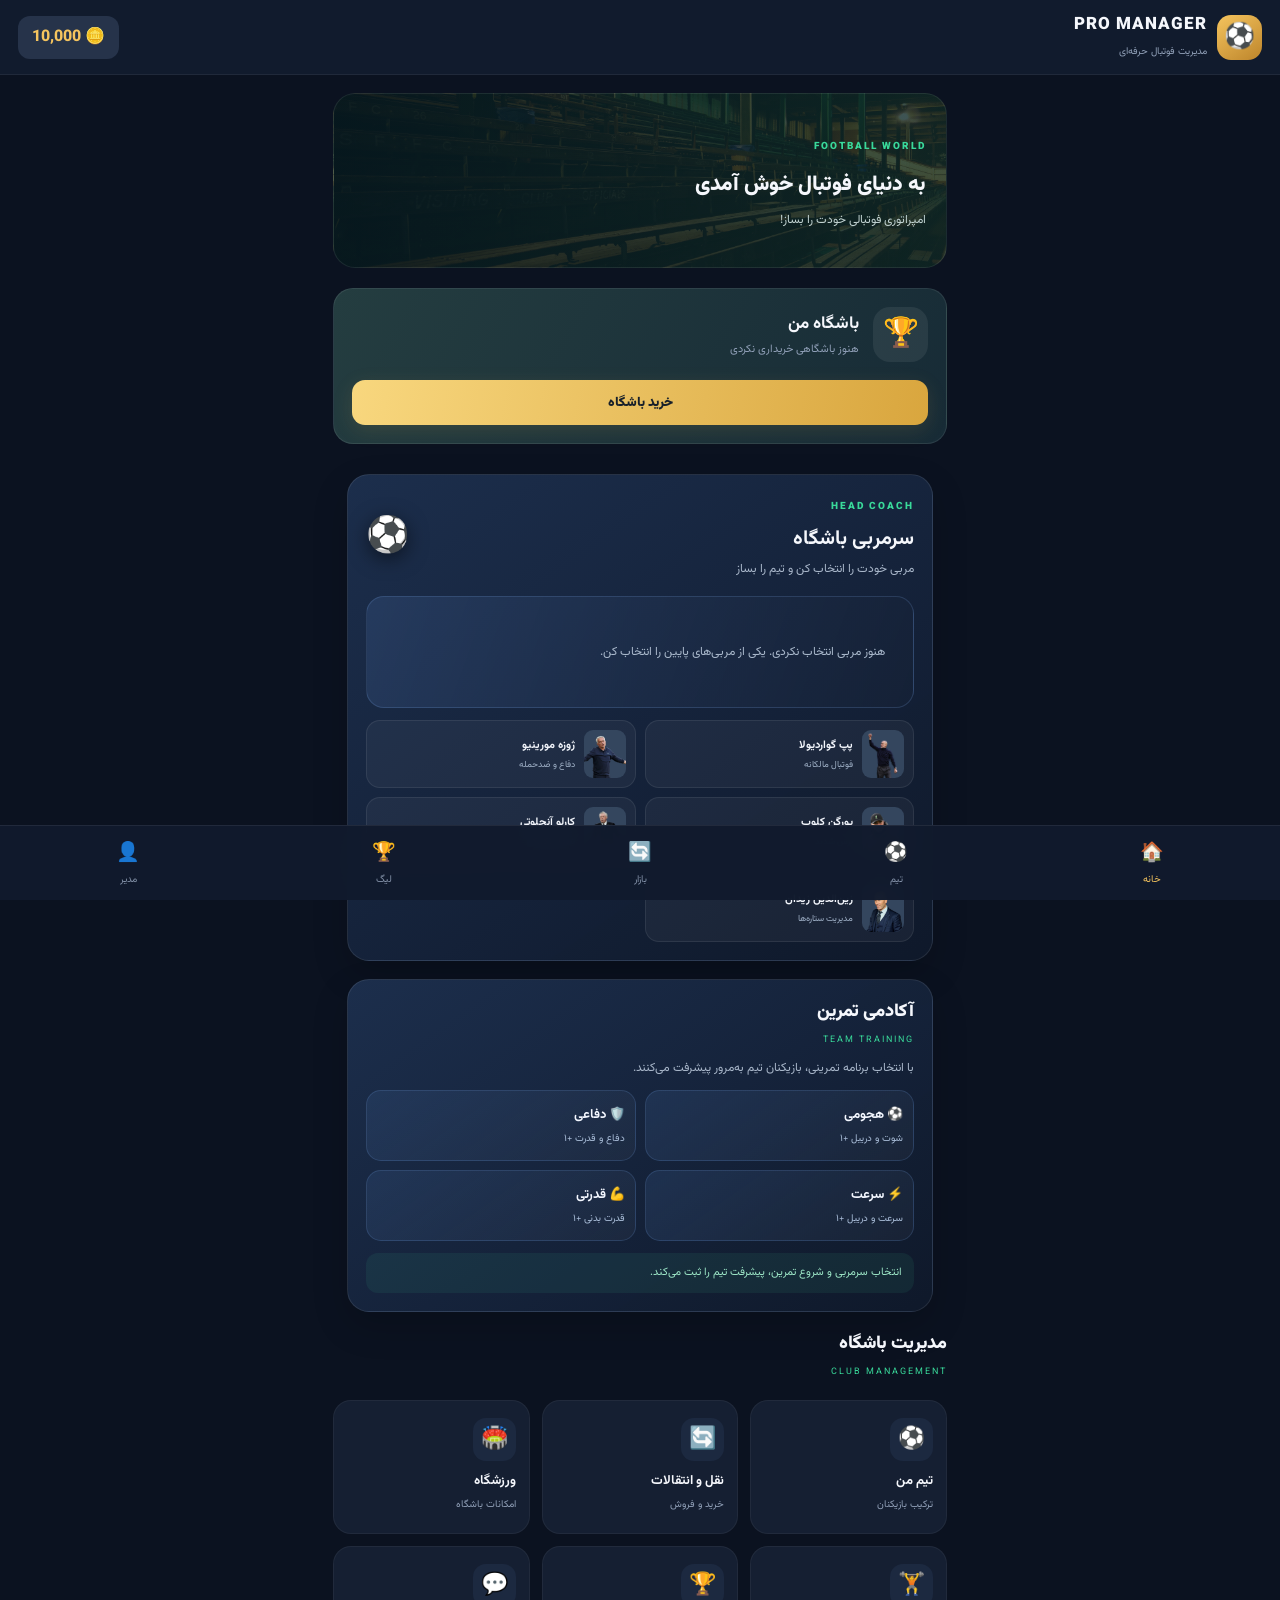
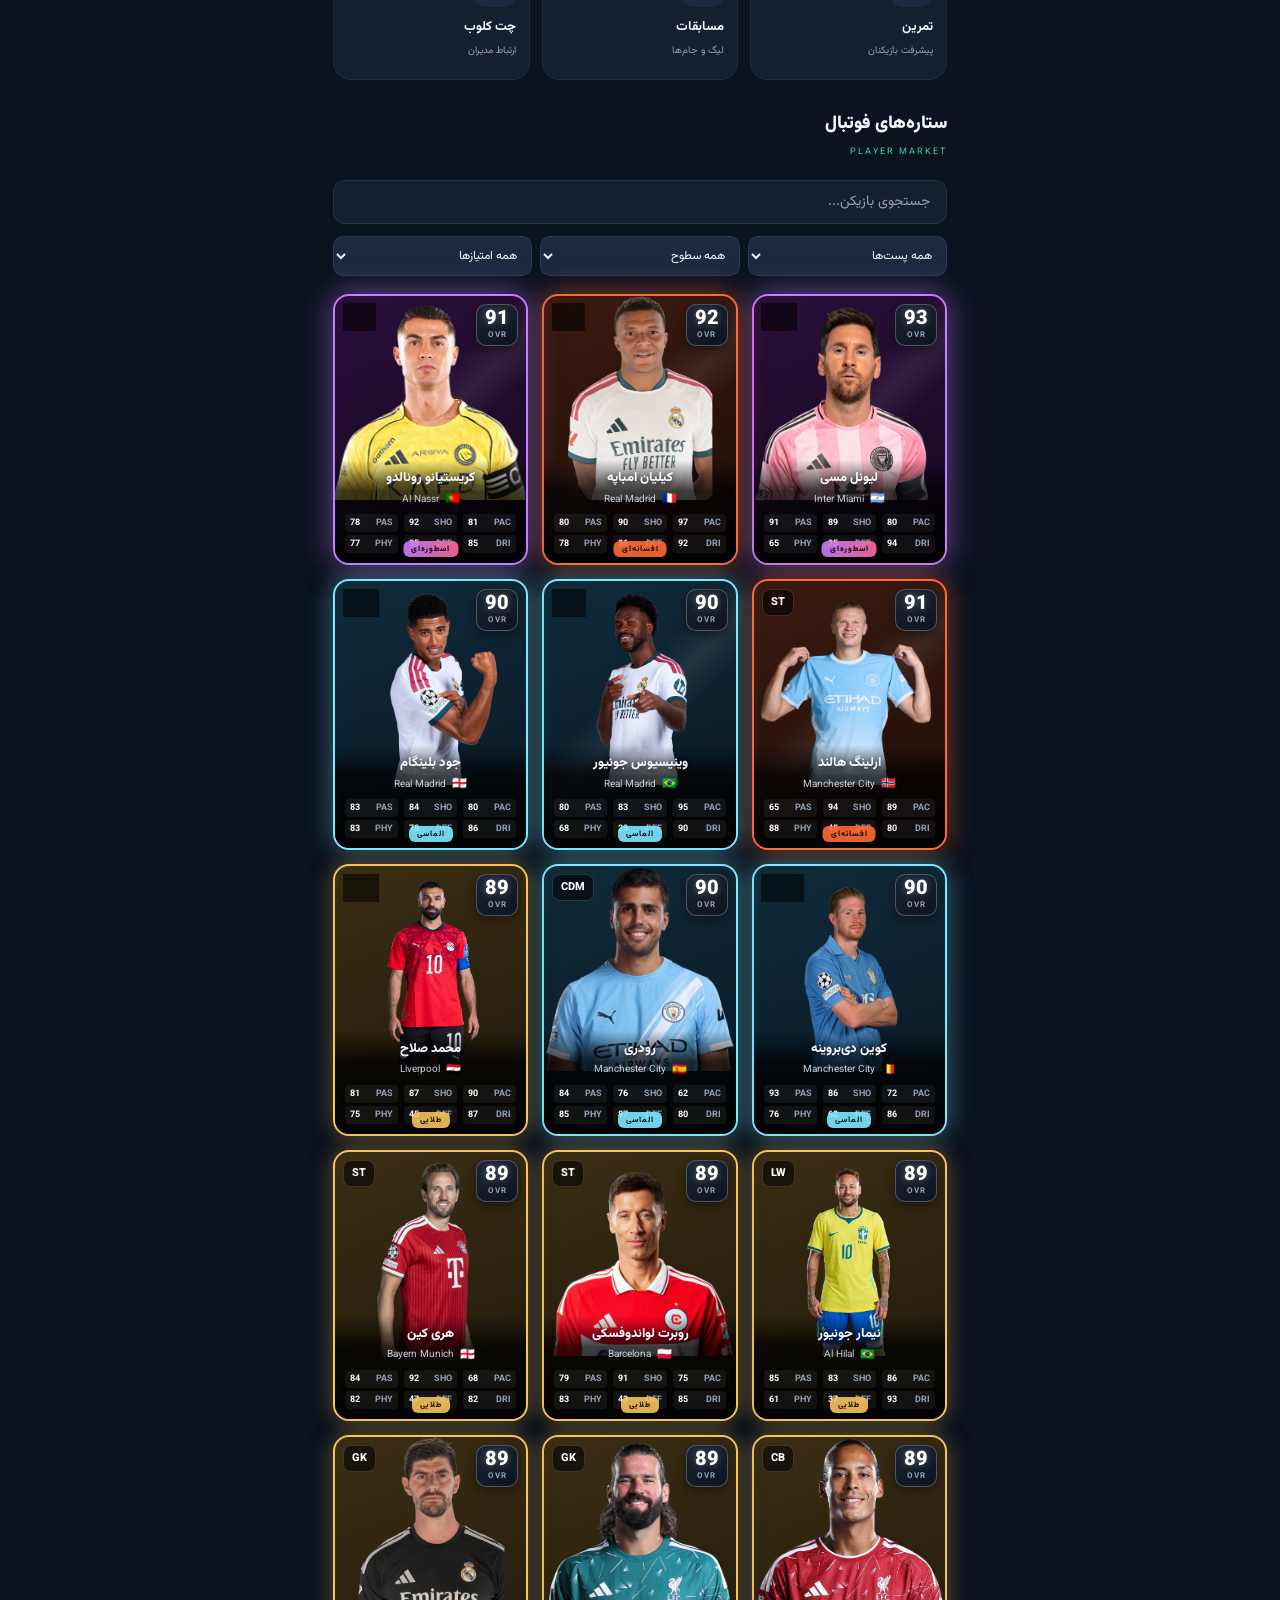
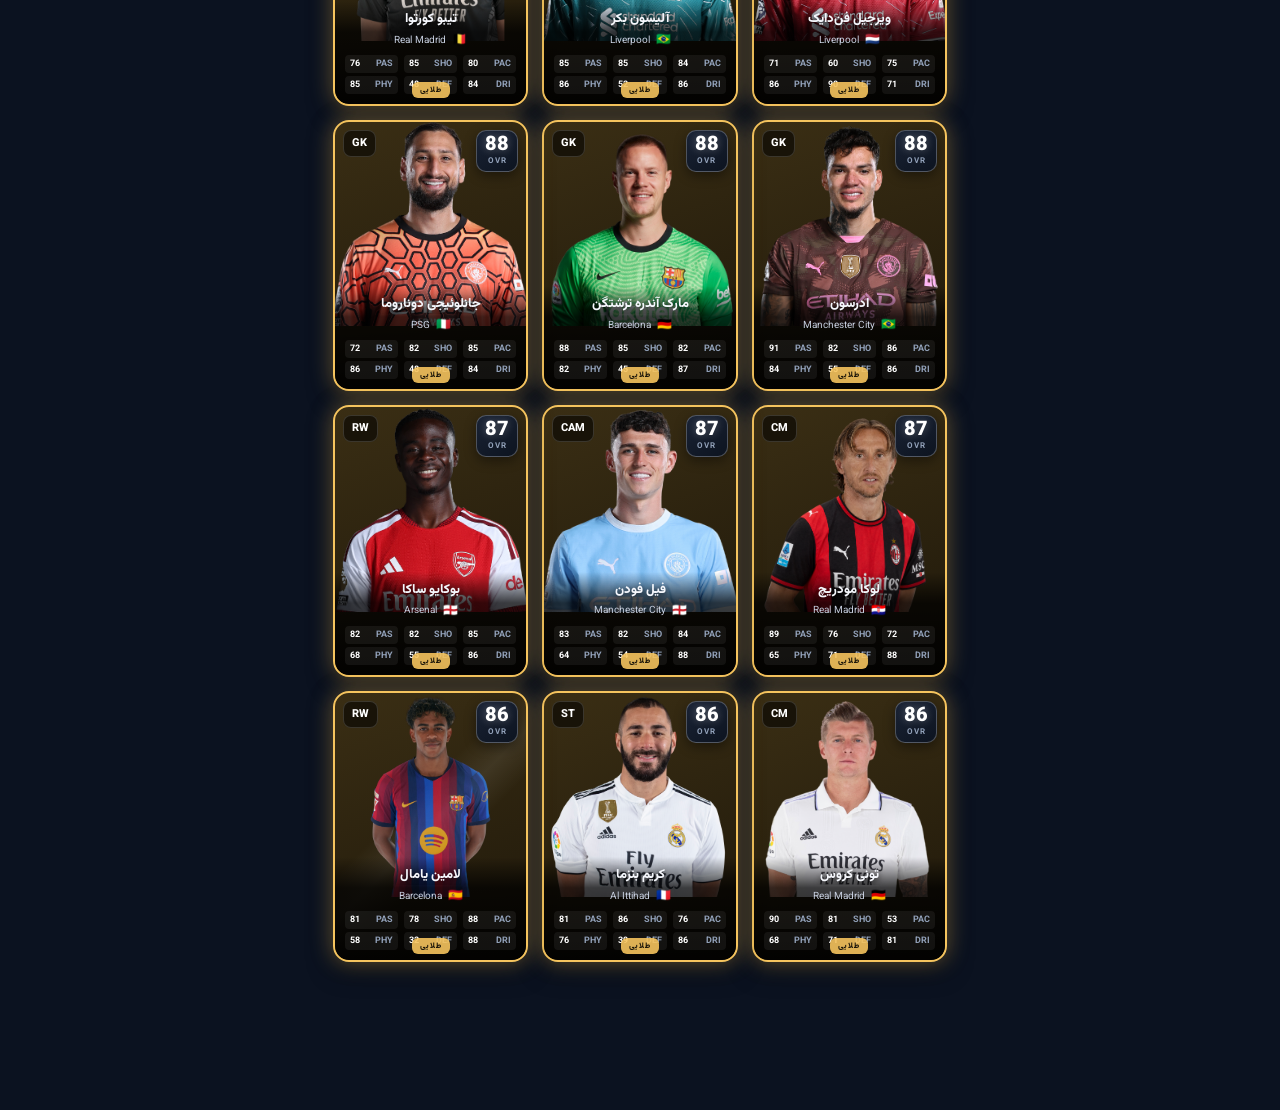
==== commit 646e68c8: "Add files via upload" ====
--- a/index.html
+++ b/index.html
@@ -5,7 +5,7 @@
 <meta name="viewport" content="width=device-width, initial-scale=1.0, maximum-scale=1.0, user-scalable=no">
 <meta name="theme-color" content="#10182b">
 <title>PRO FOOTBALL MANAGER</title>
-<link rel="stylesheet" href="style.css?v=5">
+<link rel="stylesheet" href="style.css?v=6">
 </head>
 <body>
 
@@ -159,6 +159,30 @@
 
 </main>
 
+
+<!-- ========== بازار نقل و انتقالات ========== -->
+<div id="marketPage" class="market-page">
+  <header class="market-topbar">
+    <button class="market-back" onclick="closeMarket()" type="button">← بازگشت</button>
+    <div><span>PRO MANAGER</span><h2>بازار نقل‌وانتقالات</h2></div>
+    <div class="market-wallet">🪙 <b id="marketCoins">0</b></div>
+  </header>
+  <section class="market-hero">
+    <div class="market-coach-photo"><img id="marketCoachImage" src="assets/coaches/pep.png" alt="سرمربی" onerror="this.style.display='none'"></div>
+    <div class="market-coach-dialog"><small>پیام سرمربی شما</small><h3 id="marketCoachName">مدیر نقل‌وانتقالات</h3><p id="marketCoachQuote">برای ساختن یک تیم قهرمان، باید هوشمندانه خرید کنیم!</p></div>
+  </section>
+  <div class="market-tabs">
+    <button class="active" data-market-tab="buy" onclick="switchMarketTab('buy')">🛒 خرید بازیکن</button>
+    <button data-market-tab="sell" onclick="switchMarketTab('sell')">💰 فروش بازیکن</button>
+    <button data-market-tab="coaches" onclick="switchMarketTab('coaches')">🧠 مربی‌ها</button>
+    <button data-market-tab="search" onclick="switchMarketTab('search')">🔎 جستجوی بازیکن</button>
+  </div>
+  <section class="market-summary"><div><small>بازیکنان باشگاه</small><b id="marketOwnedCount">۰</b></div><div><small>مربی‌های خریداری‌شده</small><b id="marketCoachCount">۰</b></div><div><small>بودجه باشگاه</small><b id="marketBudget">۰</b></div></section>
+  <div id="marketSearchWrap" class="market-search-wrap" hidden><input id="marketSearchInput" type="search" placeholder="نام بازیکن را فارسی یا انگلیسی بنویس..." oninput="renderMarketPlayers()"><span>⌕</span></div>
+  <div class="market-filter-row" id="marketFilterRow"><select id="marketPositionFilter" onchange="renderMarketPlayers()"><option value="">همه پست‌ها</option><option value="GK">دروازه‌بان</option><option value="DF">مدافع</option><option value="MF">هافبک</option><option value="FW">مهاجم</option></select><select id="marketSort" onchange="renderMarketPlayers()"><option value="rating">قوی‌ترین‌ها</option><option value="cheap">ارزان‌ترین‌ها</option><option value="expensive">گران‌ترین‌ها</option></select></div>
+  <div id="marketContent" class="market-content"></div>
+</div>
+
 <!-- ========== صفحه ترکیب تیم (زمین فوتبال) ========== -->
 <div id="teamPage" class="team-page">
     <div class="team-page-header">
@@ -291,6 +315,6 @@
     </div>
 </div>
 
-<script src="app.js?v=5"></script>
+<script src="app.js?v=6"></script>
 </body>
 </html>
--- a/style.css
+++ b/style.css
@@ -1629,3 +1629,185 @@
     .sp-ring-in b { font-size: 24px; }
     .sp-line-name { width: 82px; font-size: 11px; }
 }
+
+
+/* =====================================================
+   SUBSTITUTE BENCH — seven reserve players
+   ===================================================== */
+.sub-bench {
+    direction: rtl;
+    width: calc(100% - 24px);
+    max-width: 620px;
+    margin: 14px auto 28px;
+    padding: 15px;
+    border-radius: 20px;
+    background: linear-gradient(155deg, #1a2940, #101a2b 72%);
+    border: 1px solid rgba(255,255,255,.10);
+    box-shadow: 0 12px 32px rgba(0,0,0,.32);
+}
+.bench-heading {
+    display: flex;
+    align-items: center;
+    justify-content: space-between;
+    gap: 12px;
+    margin-bottom: 13px;
+}
+.bench-heading h3 { font-size: 16px; font-weight: 900; }
+.bench-heading span {
+    display: block;
+    margin-top: 2px;
+    color: #39d99a;
+    font-size: 9px;
+    font-weight: 800;
+    letter-spacing: 1.4px;
+}
+.bench-heading > b {
+    color: #f5c45e;
+    background: rgba(245,196,94,.10);
+    border: 1px solid rgba(245,196,94,.25);
+    border-radius: 10px;
+    padding: 6px 10px;
+    font-size: 12px;
+}
+.bench-grid {
+    display: grid;
+    grid-template-columns: repeat(2, minmax(0, 1fr));
+    gap: 9px;
+}
+.bench-empty, .bench-card {
+    min-width: 0;
+    min-height: 92px;
+    border-radius: 14px;
+    border: 1px solid rgba(255,255,255,.10);
+    background: rgba(255,255,255,.045);
+    color: var(--text);
+    overflow: hidden;
+}
+.bench-empty {
+    display: flex;
+    flex-direction: column;
+    align-items: center;
+    justify-content: center;
+    gap: 3px;
+    border-style: dashed;
+    border-color: rgba(245,196,94,.34);
+    font-family: inherit;
+}
+.bench-plus {
+    width: 25px; height: 25px;
+    display: grid; place-items: center;
+    border-radius: 50%;
+    color: #171b22;
+    background: linear-gradient(135deg,#ffe08a,#e4ad43);
+    font-size: 19px; font-weight: 900;
+}
+.bench-empty b { font-size: 11px; }
+.bench-empty small { font-size: 9px; color: var(--muted); }
+.bench-card { padding: 7px; }
+.bench-player {
+    width: 100%;
+    display: flex;
+    align-items: center;
+    gap: 7px;
+    min-width: 0;
+    padding: 0;
+    color: var(--text);
+    background: transparent;
+    text-align: right;
+    font-family: inherit;
+}
+.bench-player img {
+    width: 39px; height: 39px;
+    flex: 0 0 39px;
+    object-fit: cover; object-position: top;
+    border-radius: 50%;
+    border: 2px solid #f5c45e;
+    background: #0b1220;
+}
+.bench-card.r-diamond .bench-player img { border-color: #7ee8ff; }
+.bench-card.r-legendary .bench-player img { border-color: #ff6b35; }
+.bench-card.r-mythic .bench-player img { border-color: #c77dff; }
+.bench-card.r-silver .bench-player img { border-color: #c0c0c0; }
+.bench-card.r-bronze .bench-player img { border-color: #a67c52; }
+.bench-player-info { flex: 1; min-width: 0; display: flex; flex-direction: column; }
+.bench-player-info b {
+    font-size: 10px; font-weight: 800;
+    white-space: nowrap; overflow: hidden; text-overflow: ellipsis;
+}
+.bench-player-info small {
+    color: var(--muted); font-size: 9px;
+    white-space: nowrap; overflow: hidden; text-overflow: ellipsis;
+}
+.bench-player strong {
+    flex: 0 0 auto;
+    min-width: 27px;
+    padding: 4px 3px;
+    border-radius: 8px;
+    background: rgba(245,196,94,.15);
+    color: #ffe08a;
+    font-size: 12px;
+    text-align: center;
+}
+.bench-actions { display: flex; gap: 5px; margin-top: 7px; }
+.bench-actions button {
+    flex: 1; min-width: 0; height: 27px;
+    border-radius: 8px;
+    background: rgba(57,217,154,.12);
+    border: 1px solid rgba(57,217,154,.25);
+    color: #70e8b9;
+    font-family: inherit;
+    font-size: 9px; font-weight: 800;
+}
+.bench-actions .bench-remove {
+    flex: 0 0 28px;
+    background: rgba(255,100,100,.10);
+    border-color: rgba(255,100,100,.22);
+    color: #ff9292;
+    font-size: 17px;
+}
+@media (max-width: 360px) {
+    .sub-bench { padding: 11px; }
+    .bench-grid { gap: 7px; }
+    .bench-card { padding: 6px; }
+    .bench-player { gap: 5px; }
+    .bench-player img { width: 33px; height: 33px; flex-basis: 33px; }
+    .bench-player-info b { font-size: 9px; }
+}
+
+
+/* ===== Coach & training visual system ===== */
+.coach-hub,.training-hub{margin:18px 14px;padding:18px;border:1px solid rgba(255,255,255,.09);border-radius:22px;background:linear-gradient(145deg,rgba(29,48,78,.96),rgba(15,25,43,.98));box-shadow:0 14px 35px rgba(0,0,0,.18)}
+.coach-heading{display:flex;align-items:center;justify-content:space-between;margin-bottom:14px}
+.coach-heading h2{margin:5px 0;font-size:20px}.coach-heading p,.training-intro{margin:4px 0;color:#a9b7ca;font-size:12px}
+.coach-ball{font-size:35px;filter:drop-shadow(0 5px 10px #0008)}
+.active-coach{display:flex;align-items:center;gap:13px;padding:13px;border-radius:18px;background:linear-gradient(110deg,rgba(75,111,170,.24),rgba(22,34,55,.7));border:1px solid rgba(120,165,230,.2);min-height:112px}
+.coach-portrait{width:86px;height:105px;flex:0 0 86px;border-radius:14px;overflow:hidden;background:linear-gradient(145deg,#435a7b,#17243a);display:flex;align-items:center;justify-content:center;font-size:40px}
+.coach-portrait img{width:100%;height:100%;object-fit:cover;object-position:top}
+.coach-speech{min-width:0}.coach-speech span{font-size:10px;color:#8fb8ff}.coach-speech h3{margin:5px 0;font-size:15px}.coach-speech p{font-size:11px;line-height:1.9;color:#d7e1ef;margin:5px 0 9px}
+.coach-speech button{border:0;border-radius:10px;padding:8px 12px;background:#4b8df4;color:white;font:700 11px inherit}
+.coach-empty{color:#aab9cc;font-size:12px;padding:15px}
+.coach-list{display:grid;grid-template-columns:repeat(2,minmax(0,1fr));gap:9px;margin-top:12px}
+.coach-choice{display:flex;align-items:center;gap:9px;min-width:0;text-align:right;padding:9px;border:1px solid rgba(255,255,255,.08);border-radius:14px;background:rgba(255,255,255,.045);color:#f3f6fc;font-family:inherit}
+.coach-choice:active{transform:scale(.97);border-color:#76aaff}
+.coach-choice img{width:42px;height:48px;object-fit:cover;object-position:top;border-radius:9px;background:#34465e}
+.coach-choice span{display:flex;flex-direction:column;gap:4px;min-width:0}.coach-choice b{font-size:11px}.coach-choice small{font-size:9px;color:#9fb0c6}
+.training-hub .section-title{margin-bottom:8px}.training-grid{display:grid;grid-template-columns:repeat(2,minmax(0,1fr));gap:9px;margin-top:13px}
+.training-grid button{padding:14px 10px;border-radius:15px;border:1px solid rgba(115,164,235,.18);background:linear-gradient(145deg,rgba(65,103,157,.22),rgba(255,255,255,.035));color:#f3f7ff;text-align:right;font-family:inherit}
+.training-grid b,.training-grid small{display:block}.training-grid b{font-size:13px}.training-grid small{margin-top:6px;color:#a9bdd8;font-size:10px}
+.training-status{margin-top:12px;padding:10px 12px;border-radius:12px;background:rgba(67,208,154,.08);color:#9de7c7;font-size:11px;line-height:1.8}
+@media(max-width:360px){.coach-list{grid-template-columns:1fr}.active-coach{gap:9px}.coach-portrait{width:72px;flex-basis:72px;height:94px}}
+
+/* ===== TRANSFER MARKET UI ===== */
+.market-page{position:fixed;inset:0;z-index:1200;display:none;overflow-y:auto;padding:0 14px 100px;background:radial-gradient(circle at 80% 0%,#1d3b58 0,#101a2d 38%,#080f1d 100%);color:#f5f8ff}
+.market-page.open{display:block;animation:marketEnter .28s ease}
+@keyframes marketEnter{from{opacity:0;transform:translateY(12px)}to{opacity:1;transform:translateY(0)}}
+.market-topbar{position:sticky;top:0;z-index:5;margin:0 -14px;padding:12px 14px;display:flex;align-items:center;justify-content:space-between;gap:10px;background:rgba(8,15,29,.92);backdrop-filter:blur(16px);border-bottom:1px solid rgba(255,255,255,.09)}
+.market-topbar>div:nth-child(2){flex:1;text-align:center}.market-topbar span{font-size:9px;letter-spacing:2px;color:#69d8ff}.market-topbar h2{font-size:16px;margin:3px 0 0}.market-back{border:1px solid #344966;background:#182840;color:#fff;border-radius:11px;padding:9px 12px;font:inherit;font-size:12px}.market-wallet{white-space:nowrap;color:#ffd36a;font-size:12px;background:#342b19;padding:8px 10px;border-radius:12px}
+.market-hero{display:flex;align-items:center;gap:14px;margin:16px 0;padding:15px;border:1px solid rgba(115,199,255,.22);border-radius:20px;background:linear-gradient(115deg,rgba(31,71,103,.9),rgba(20,31,52,.9));box-shadow:0 12px 30px #0005;min-height:125px}
+.market-coach-photo{width:90px;height:112px;flex:0 0 90px;border-radius:15px;overflow:hidden;background:linear-gradient(145deg,#55718d,#17243a);border:1px solid #8dbbe4;box-shadow:0 7px 18px #0007}.market-coach-photo img{width:100%;height:100%;object-fit:cover;object-position:top}.market-coach-dialog{position:relative;flex:1}.market-coach-dialog:before{content:"";position:absolute;left:-9px;top:25px;border-width:8px 9px 8px 0;border-style:solid;border-color:transparent #243e5c transparent transparent}.market-coach-dialog small{font-size:10px;color:#78dfff}.market-coach-dialog h3{font-size:15px;margin:5px 0;color:#fff}.market-coach-dialog p{font-size:12px;line-height:1.8;color:#d5e4f6;margin:0}
+.market-tabs{display:grid;grid-template-columns:repeat(4,minmax(0,1fr));gap:7px;margin:16px 0 12px}.market-tabs button{min-height:61px;border:1px solid #2a3e59;border-radius:13px;background:linear-gradient(150deg,#192b43,#101a2b);color:#c8d7e9;font:inherit;font-size:10px;line-height:1.6;padding:7px 3px}.market-tabs button.active{background:linear-gradient(145deg,#087eaa,#164f83);border-color:#5dd9ff;color:#fff;box-shadow:0 5px 18px #00aaff38}
+.market-summary{display:grid;grid-template-columns:repeat(3,1fr);gap:8px;margin:12px 0 14px}.market-summary div{background:rgba(255,255,255,.055);border:1px solid rgba(255,255,255,.09);border-radius:13px;padding:10px;text-align:center}.market-summary small{display:block;font-size:9px;color:#9eb4ce}.market-summary b{display:block;font-size:16px;color:#ffda7a;margin-top:5px}
+.market-search-wrap{position:relative;margin:12px 0}.market-search-wrap input{width:100%;box-sizing:border-box;border:1px solid #3b5878;border-radius:14px;background:#101d30;color:white;padding:14px 42px 14px 14px;font:inherit;outline:none}.market-search-wrap input:focus{border-color:#52cfff;box-shadow:0 0 0 3px #31baff1c}.market-search-wrap span{position:absolute;right:14px;top:8px;font-size:25px;color:#7adfff}.market-filter-row{display:flex;gap:8px;margin:10px 0 15px}.market-filter-row select{flex:1;min-width:0;border:1px solid #304763;border-radius:11px;padding:10px;background:#14243a;color:#e8f2ff;font:inherit;font-size:11px}
+.market-player-grid{display:grid;grid-template-columns:repeat(2,minmax(0,1fr));gap:11px}.market-player-card{display:flex;gap:9px;min-width:0;padding:9px;border-radius:16px;background:linear-gradient(145deg,#1a2a40,#101a2b);border:1px solid #31465f;box-shadow:0 8px 20px #0004}.market-player-card.gold{border-color:#a98742}.market-player-card.diamond{border-color:#56bfd5}.market-player-card.legendary{border-color:#c66c42}.market-player-card.mythic{border-color:#a46ac8}.market-player-art{position:relative;flex:0 0 76px;height:104px;border-radius:10px;overflow:hidden;background:linear-gradient(150deg,#526b82,#17253a)}.market-player-art img{width:100%;height:100%;object-fit:cover;object-position:top}.market-player-art b{position:absolute;top:5px;left:5px;background:#101b2b;color:#ffdc7b;border-radius:7px;padding:3px 5px;font-size:14px}.market-player-art span{position:absolute;bottom:5px;right:5px;background:#102035d9;border-radius:6px;padding:2px 5px;font-size:9px}.market-player-info{min-width:0;display:flex;flex-direction:column;align-items:flex-start;justify-content:space-between;gap:5px;flex:1}.market-player-info strong{font-size:11px;line-height:1.5;color:#fff}.market-player-info small{font-size:9px;color:#9eb4ca;white-space:nowrap;max-width:100%;overflow:hidden;text-overflow:ellipsis}.market-price{font-size:11px;color:#ffd36a;font-weight:800}.market-player-info button,.market-coach-info button{width:100%;border:0;border-radius:9px;background:linear-gradient(100deg,#00a7d5,#1762a8);color:white;padding:8px 4px;font:inherit;font-size:10px;font-weight:700}.market-player-info button:disabled,.market-coach-info button:disabled{background:#35465a;color:#aeb9c7;opacity:.85}
+.market-coach-grid{display:grid;grid-template-columns:1fr;gap:12px}.market-coach-card{display:flex;gap:13px;padding:12px;border:1px solid #344d69;border-radius:17px;background:linear-gradient(120deg,#1d3049,#111d30);box-shadow:0 8px 20px #0004}.market-coach-art{width:100px;height:125px;flex:0 0 100px;border-radius:12px;overflow:hidden;background:#31445c}.market-coach-art img{width:100%;height:100%;object-fit:cover;object-position:top}.market-coach-info{flex:1;min-width:0}.market-coach-info small{font-size:9px;color:#6bdcff}.market-coach-info h3{font-size:14px;margin:5px 0}.market-coach-info p{font-size:10px;line-height:1.7;color:#c0d0e2;margin:4px 0}.market-coach-info>b{display:block;color:#ffd36a;font-size:12px;margin:7px 0}.market-empty{padding:30px 15px;text-align:center;border:1px dashed #49617c;border-radius:15px;color:#b9cbe0;font-size:12px;line-height:2}
+@media(max-width:360px){.market-tabs{gap:4px}.market-tabs button{font-size:9px}.market-player-card{gap:6px;padding:7px}.market-player-art{flex-basis:64px;height:94px}.market-player-info strong{font-size:10px}.market-coach-photo{width:75px;flex-basis:75px;height:100px}}
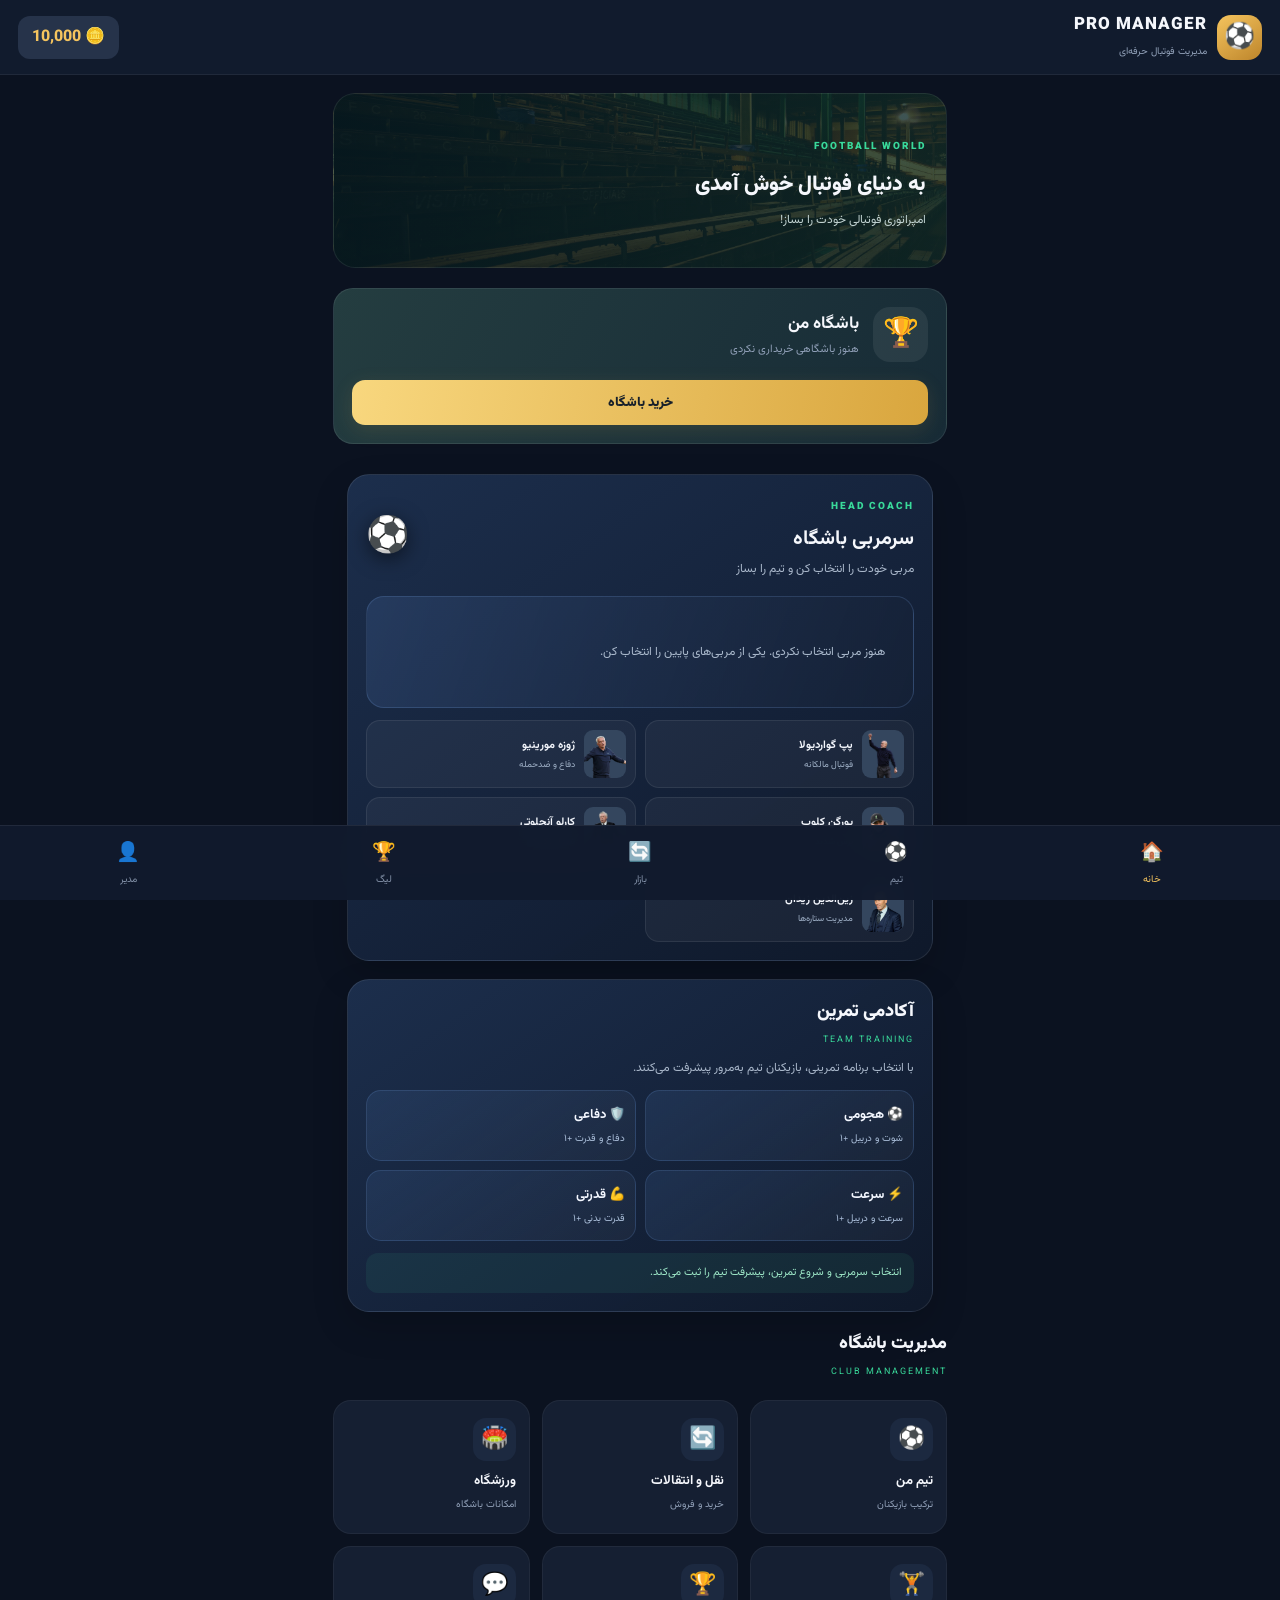
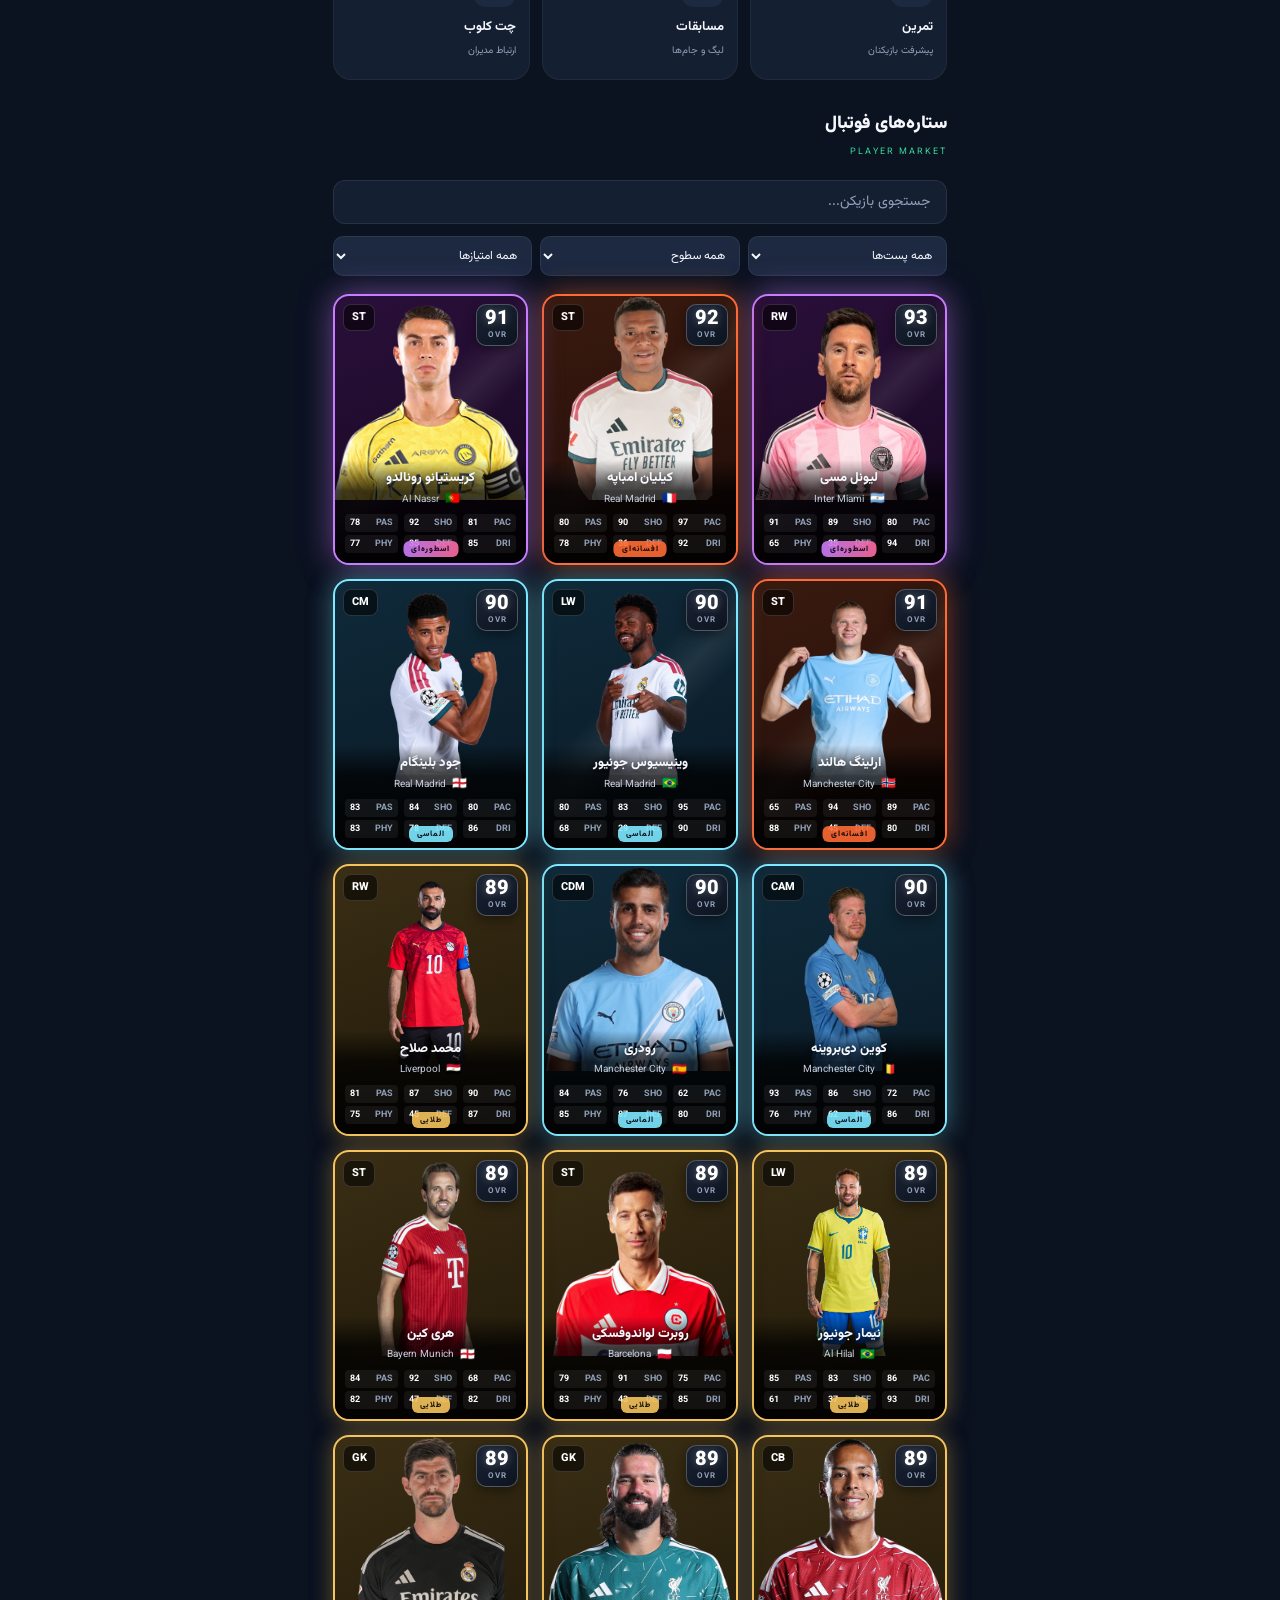
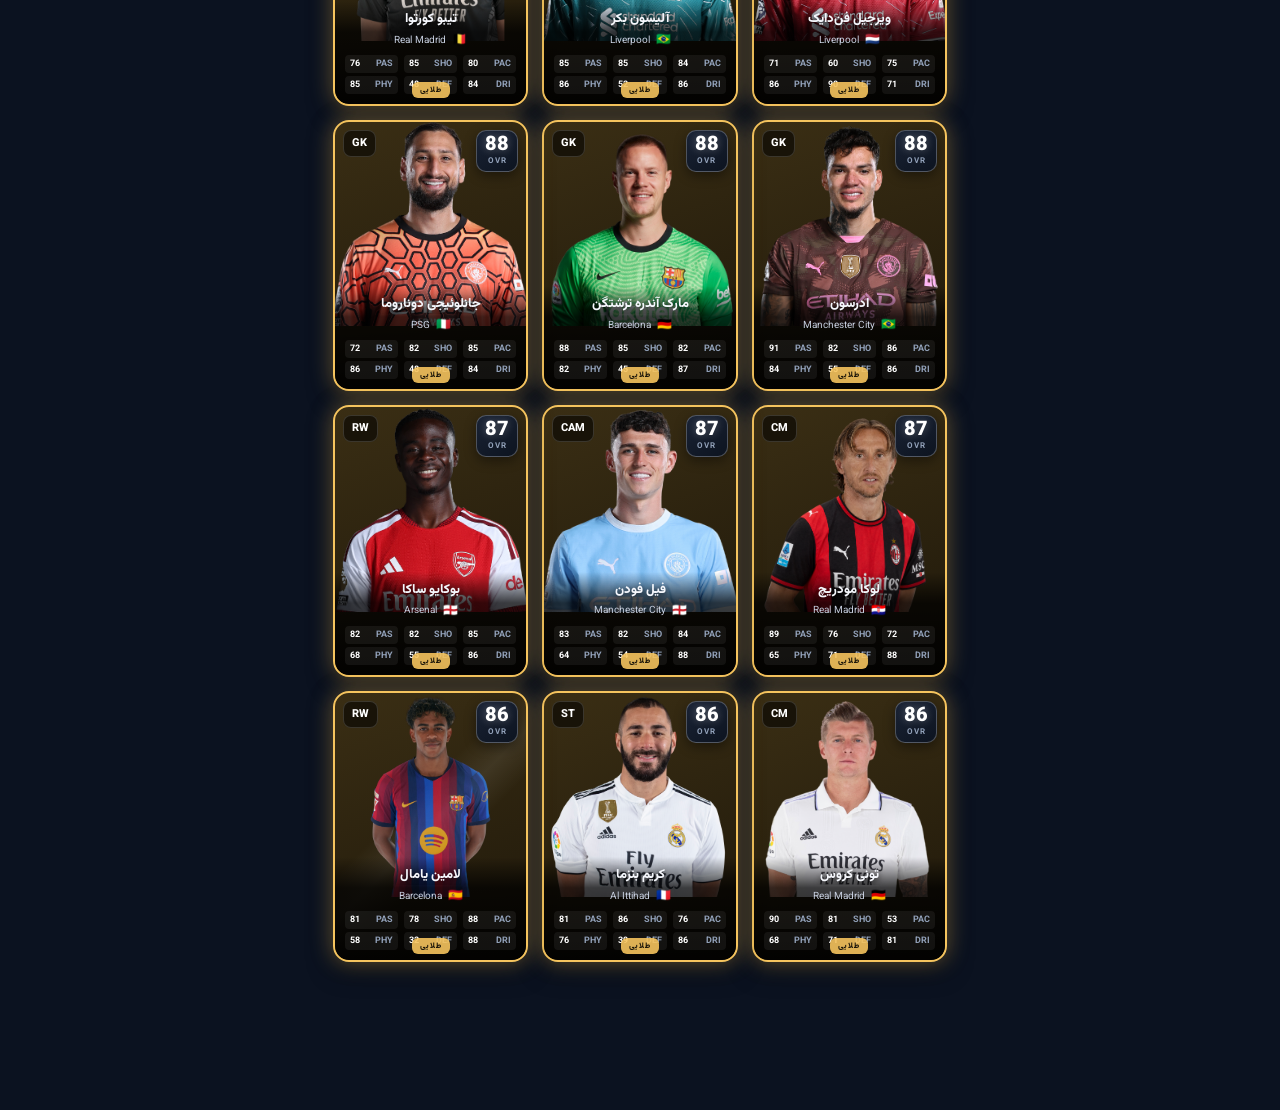
==== commit cacb4191: "Add files via upload" ====
--- a/index.html
+++ b/index.html
@@ -315,6 +315,30 @@
     </div>
 </div>
 
-<script src="app.js?v=6"></script>
+
+<!-- مدیریت باشگاه حرفه‌ای -->
+<div id="clubManagementPage" class="club-management-page">
+  <header class="club-management-topbar">
+    <button type="button" onclick="closeClubManagement()">← بازگشت</button>
+    <div><span>PRO FOOTBALL MANAGER</span><h2>مدیریت باشگاه</h2></div>
+    <div class="club-topball">⚽</div>
+  </header>
+  <div class="club-management-hero">
+    <div class="club-hero-copy"><span>CLUB OPERATIONS</span><h1>امپراتوری فوتبالی‌ات را بساز</h1><p>تمام بخش‌های مهم باشگاه را مدیریت کن و قدم‌به‌قدم پیشرفت بده.</p></div>
+    <div class="club-hero-icon">🏆</div>
+  </div>
+  <div class="club-management-heading"><div><span>CONTROL CENTER</span><h3>بخش‌های باشگاه</h3></div><small>۶ بخش مدیریتی</small></div>
+  <div class="club-management-grid">
+    <button class="club-feature-card" onclick="openClubFeature('training')"><div class="club-feature-image"><img src="assets/club/training-1.jpg" alt="تمرین فوتبال" onerror="this.style.display='none'"><span>01</span></div><div class="club-feature-copy"><b>مرکز تمرین</b><small>برنامه تمرینی و پیشرفت بازیکنان</small><i>ورود به بخش ←</i></div></button>
+    <button class="club-feature-card" onclick="openClubFeature('analysis')"><div class="club-feature-image"><img src="assets/club/analysis-1.jpg" alt="آنالیز فوتبال" onerror="this.style.display='none'"><span>02</span></div><div class="club-feature-copy"><b>آنالیز قبل از بازی</b><small>بررسی حریف و آماده‌سازی تاکتیکی</small><i>ورود به بخش ←</i></div></button>
+    <button class="club-feature-card" onclick="openClubFeature('fans')"><div class="club-feature-image"><img src="assets/club/fans-1.jpg" alt="هواداران فوتبال" onerror="this.style.display='none'"><span>03</span></div><div class="club-feature-copy"><b>هواداران باشگاه</b><small>وفاداری، حمایت و جو ورزشگاه</small><i>ورود به بخش ←</i></div></button>
+    <button class="club-feature-card" onclick="openClubFeature('stadium')"><div class="club-feature-image"><img src="assets/club/stadium-1.jpg" alt="ورزشگاه فوتبال" onerror="this.style.display='none'"><span>04</span></div><div class="club-feature-copy"><b>ورزشگاه</b><small>امکانات، ظرفیت و توسعه استادیوم</small><i>ورود به بخش ←</i></div></button>
+    <button class="club-feature-card" onclick="openClubFeature('academy')"><div class="club-feature-image"><img src="assets/club/academy-1.jpg" alt="آکادمی جوانان" onerror="this.style.display='none'"><span>05</span></div><div class="club-feature-copy"><b>آکادمی جوانان</b><small>استعداد‌یابی و پرورش نسل آینده</small><i>ورود به بخش ←</i></div></button>
+    <button class="club-feature-card" onclick="openClubFeature('medical')"><div class="club-feature-image"><img src="assets/club/medical-1.jpg" alt="پزشکی و بدنسازی" onerror="this.style.display='none'"><span>06</span></div><div class="club-feature-copy"><b>پزشکی و بدنسازی</b><small>سلامت، ریکاوری و آمادگی جسمانی</small><i>ورود به بخش ←</i></div></button>
+  </div>
+  <div class="club-feature-detail" id="clubFeatureDetail" hidden></div>
+</div>
+
+<script src="app.js?v=7"></script>
 </body>
 </html>
--- a/style.css
+++ b/style.css
@@ -1811,3 +1811,31 @@
 .market-player-grid{display:grid;grid-template-columns:repeat(2,minmax(0,1fr));gap:11px}.market-player-card{display:flex;gap:9px;min-width:0;padding:9px;border-radius:16px;background:linear-gradient(145deg,#1a2a40,#101a2b);border:1px solid #31465f;box-shadow:0 8px 20px #0004}.market-player-card.gold{border-color:#a98742}.market-player-card.diamond{border-color:#56bfd5}.market-player-card.legendary{border-color:#c66c42}.market-player-card.mythic{border-color:#a46ac8}.market-player-art{position:relative;flex:0 0 76px;height:104px;border-radius:10px;overflow:hidden;background:linear-gradient(150deg,#526b82,#17253a)}.market-player-art img{width:100%;height:100%;object-fit:cover;object-position:top}.market-player-art b{position:absolute;top:5px;left:5px;background:#101b2b;color:#ffdc7b;border-radius:7px;padding:3px 5px;font-size:14px}.market-player-art span{position:absolute;bottom:5px;right:5px;background:#102035d9;border-radius:6px;padding:2px 5px;font-size:9px}.market-player-info{min-width:0;display:flex;flex-direction:column;align-items:flex-start;justify-content:space-between;gap:5px;flex:1}.market-player-info strong{font-size:11px;line-height:1.5;color:#fff}.market-player-info small{font-size:9px;color:#9eb4ca;white-space:nowrap;max-width:100%;overflow:hidden;text-overflow:ellipsis}.market-price{font-size:11px;color:#ffd36a;font-weight:800}.market-player-info button,.market-coach-info button{width:100%;border:0;border-radius:9px;background:linear-gradient(100deg,#00a7d5,#1762a8);color:white;padding:8px 4px;font:inherit;font-size:10px;font-weight:700}.market-player-info button:disabled,.market-coach-info button:disabled{background:#35465a;color:#aeb9c7;opacity:.85}
 .market-coach-grid{display:grid;grid-template-columns:1fr;gap:12px}.market-coach-card{display:flex;gap:13px;padding:12px;border:1px solid #344d69;border-radius:17px;background:linear-gradient(120deg,#1d3049,#111d30);box-shadow:0 8px 20px #0004}.market-coach-art{width:100px;height:125px;flex:0 0 100px;border-radius:12px;overflow:hidden;background:#31445c}.market-coach-art img{width:100%;height:100%;object-fit:cover;object-position:top}.market-coach-info{flex:1;min-width:0}.market-coach-info small{font-size:9px;color:#6bdcff}.market-coach-info h3{font-size:14px;margin:5px 0}.market-coach-info p{font-size:10px;line-height:1.7;color:#c0d0e2;margin:4px 0}.market-coach-info>b{display:block;color:#ffd36a;font-size:12px;margin:7px 0}.market-empty{padding:30px 15px;text-align:center;border:1px dashed #49617c;border-radius:15px;color:#b9cbe0;font-size:12px;line-height:2}
 @media(max-width:360px){.market-tabs{gap:4px}.market-tabs button{font-size:9px}.market-player-card{gap:6px;padding:7px}.market-player-art{flex-basis:64px;height:94px}.market-player-info strong{font-size:10px}.market-coach-photo{width:75px;flex-basis:75px;height:100px}}
+
+
+/* ===== CLUB MANAGEMENT EXPERIENCE ===== */
+.club-management-page{display:none;position:fixed;inset:0;z-index:1200;overflow-y:auto;background:radial-gradient(circle at 85% 0%,#1e4560 0,transparent 34%),linear-gradient(160deg,#081523,#0d1d2d 55%,#101b2a);color:#f4f8fc;padding:0 0 40px;overscroll-behavior:contain}
+.club-management-page.open{display:block;animation:clubPageIn .28s ease both}
+@keyframes clubPageIn{from{opacity:0;transform:translateY(12px)}to{opacity:1;transform:translateY(0)}}
+.club-management-topbar{position:sticky;top:0;z-index:5;display:flex;align-items:center;gap:12px;padding:13px 16px;background:#091725ed;border-bottom:1px solid #ffffff12;backdrop-filter:blur(16px)}
+.club-management-topbar>button{border:1px solid #ffffff20;border-radius:12px;background:#ffffff0c;color:#eaf4ff;padding:9px 12px;font:inherit;font-size:12px}
+.club-management-topbar>div:nth-child(2){flex:1}.club-management-topbar span,.club-management-heading span,.club-hero-copy>span,.club-detail-head span{font-size:9px;letter-spacing:2px;color:#69d8ce;font-weight:900}
+.club-management-topbar h2{font-size:16px;margin:2px 0 0}.club-topball{font-size:25px}
+.club-management-hero{margin:17px 14px 22px;padding:22px 19px;display:flex;align-items:center;justify-content:space-between;gap:12px;border:1px solid #73d8d02e;border-radius:22px;background:linear-gradient(115deg,#17475a,#153149 58%,#202b48);box-shadow:0 16px 35px #0003;overflow:hidden}
+.club-hero-copy{max-width:78%}.club-hero-copy h1{font-size:20px;line-height:1.7;margin:7px 0}.club-hero-copy p{font-size:11px;line-height:1.9;color:#c1d3e2;margin:0}.club-hero-icon{font-size:42px;filter:drop-shadow(0 8px 12px #0006)}
+.club-management-heading{display:flex;align-items:end;justify-content:space-between;margin:0 17px 12px}.club-management-heading h3{font-size:17px;margin:4px 0 0}.club-management-heading small{font-size:10px;color:#9db1c4}
+.club-management-grid{display:grid;grid-template-columns:repeat(2,minmax(0,1fr));gap:12px;padding:0 14px}
+.club-feature-card{padding:0;text-align:right;overflow:hidden;border:1px solid #ffffff16;border-radius:18px;background:linear-gradient(155deg,#192e43,#101e2e);color:#f5f8fc;box-shadow:0 9px 22px #0003;cursor:pointer;transition:transform .2s,border-color .2s}
+.club-feature-card:active{transform:scale(.975)}.club-feature-card:hover{border-color:#66d7cb80}
+.club-feature-image{height:112px;position:relative;overflow:hidden;background:linear-gradient(135deg,#1e5260,#263d5d)}
+.club-feature-image:after{content:"";position:absolute;inset:35% 0 0;background:linear-gradient(transparent,#0b1725b8)}
+.club-feature-image img{width:100%;height:100%;object-fit:cover;display:block;transition:transform .5s}.club-feature-card:hover img{transform:scale(1.06)}
+.club-feature-image>span{position:absolute;z-index:1;top:8px;right:9px;padding:4px 7px;border-radius:8px;background:#071522b8;color:#7ee5d8;font-size:10px;font-weight:900}
+.club-feature-copy{display:flex;flex-direction:column;gap:5px;padding:11px 12px 13px}.club-feature-copy b{font-size:13px}.club-feature-copy small{font-size:9px;line-height:1.7;color:#a9bdce;min-height:30px}.club-feature-copy i{font-style:normal;color:#6fe0d3;font-size:10px;font-weight:800;margin-top:3px}
+.club-feature-detail{margin:20px 14px 0;padding:16px;border:1px solid #5ed5c33d;border-radius:20px;background:linear-gradient(145deg,#142e40,#101d2c);box-shadow:0 14px 30px #0003;animation:clubPageIn .25s ease both}
+.club-feature-detail[hidden]{display:none}.club-detail-head{display:flex;justify-content:space-between;align-items:center;gap:10px}.club-detail-head h3{font-size:18px;margin:4px 0}.club-detail-head button{border:1px solid #ffffff20;background:#ffffff0b;color:#dceaf5;border-radius:10px;padding:7px 10px;font:inherit;font-size:10px}
+.club-feature-detail>p{font-size:11px;line-height:2;color:#b7c9d9;margin:8px 0 14px}
+.club-detail-gallery{display:grid;grid-template-columns:repeat(3,1fr);gap:7px}.club-detail-gallery>div{height:88px;border-radius:11px;overflow:hidden;background:linear-gradient(135deg,#28566a,#253550)}.club-detail-gallery img{width:100%;height:100%;object-fit:cover}.club-detail-gallery .image-missing{background:linear-gradient(135deg,#28566a,#253550)}
+.club-detail-list{display:grid;gap:8px;margin-top:14px}.club-detail-list>div{display:flex;align-items:center;gap:9px;padding:10px;border-radius:11px;background:#ffffff08;border:1px solid #ffffff0c}.club-detail-list span{color:#69d8ce;font-size:10px;font-weight:900}.club-detail-list b{font-size:10px;flex:1}.club-detail-list em{font-size:8px;font-style:normal;color:#8ca3b7}
+@media(min-width:650px){.club-management-page{padding-left:max(0px,calc((100vw - 760px)/2));padding-right:max(0px,calc((100vw - 760px)/2))}.club-management-grid{grid-template-columns:repeat(3,minmax(0,1fr))}.club-feature-image{height:145px}}
+@media(max-width:360px){.club-management-grid{gap:8px;padding:0 10px}.club-feature-image{height:94px}.club-feature-copy{padding:9px}.club-feature-copy b{font-size:12px}.club-hero-copy h1{font-size:17px}}
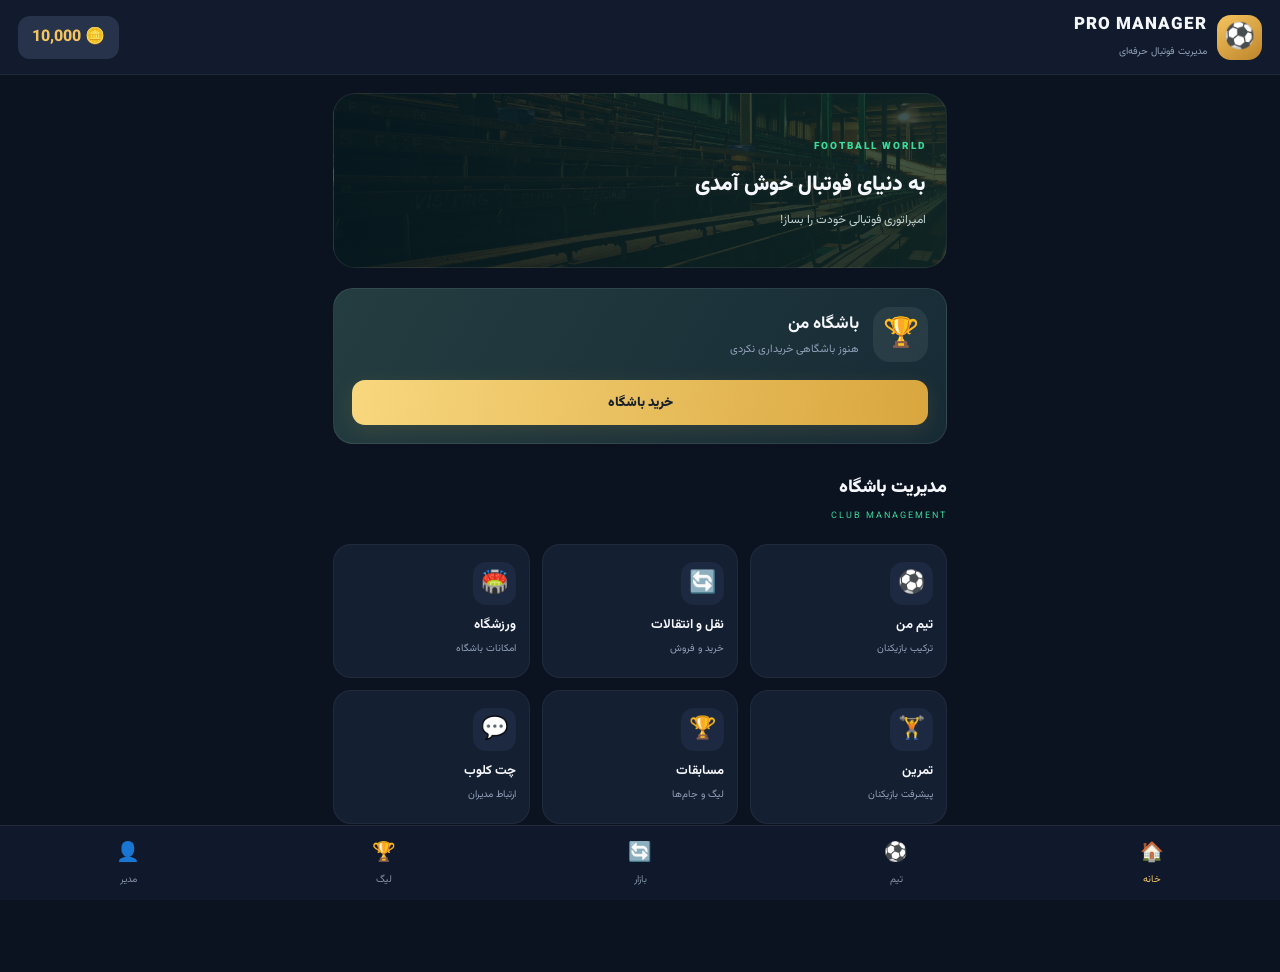
==== commit e77051d7: "Add files via upload" ====
--- a/index.html
+++ b/index.html
@@ -5,7 +5,7 @@
 <meta name="viewport" content="width=device-width, initial-scale=1.0, maximum-scale=1.0, user-scalable=no">
 <meta name="theme-color" content="#10182b">
 <title>PRO FOOTBALL MANAGER</title>
-<link rel="stylesheet" href="style.css?v=6">
+<link rel="stylesheet" href="style.css?v=7">
 </head>
 <body>
 
@@ -45,29 +45,9 @@
     </button>
 </section>
 
-<section class="coach-hub">
-  <div class="coach-heading"><div><span class="tag">HEAD COACH</span><h2>سرمربی باشگاه</h2><p>مربی خودت را انتخاب کن و تیم را بساز</p></div><span class="coach-ball">⚽</span></div>
-  <div id="activeCoach" class="active-coach"></div>
-  <div class="coach-list">
-    <button class="coach-choice" onclick="selectCoach('pep')"><img src="assets/coaches/pep.png" onerror="this.style.display='none'"><span><b>پپ گواردیولا</b><small>فوتبال مالکانه</small></span></button>
-    <button class="coach-choice" onclick="selectCoach('mourinho')"><img src="assets/coaches/mourinho.png" onerror="this.style.display='none'"><span><b>ژوزه مورینیو</b><small>دفاع و ضدحمله</small></span></button>
-    <button class="coach-choice" onclick="selectCoach('klopp')"><img src="assets/coaches/klopp.png" onerror="this.style.display='none'"><span><b>یورگن کلوپ</b><small>پرس شدید</small></span></button>
-    <button class="coach-choice" onclick="selectCoach('ancelotti')"><img src="assets/coaches/ancelotti.png" onerror="this.style.display='none'"><span><b>کارلو آنچلوتی</b><small>تعادل تاکتیکی</small></span></button>
-    <button class="coach-choice" onclick="selectCoach('zidane')"><img src="assets/coaches/zidane.png" onerror="this.style.display='none'"><span><b>زین‌الدین زیدان</b><small>مدیریت ستاره‌ها</small></span></button>
-  </div>
-</section>
-
-<section class="training-hub">
-  <div class="section-title"><h2>آکادمی تمرین</h2><span>TEAM TRAINING</span></div>
-  <p class="training-intro">با انتخاب برنامه تمرینی، بازیکنان تیم به‌مرور پیشرفت می‌کنند.</p>
-  <div class="training-grid">
-    <button onclick="runTraining('attack')"><b>⚽ هجومی</b><small>شوت و دریبل +۱</small></button>
-    <button onclick="runTraining('defense')"><b>🛡️ دفاعی</b><small>دفاع و قدرت +۱</small></button>
-    <button onclick="runTraining('speed')"><b>⚡ سرعت</b><small>سرعت و دریبل +۱</small></button>
-    <button onclick="runTraining('physical')"><b>💪 قدرتی</b><small>قدرت بدنی +۱</small></button>
-  </div>
-  <div id="trainingStatus" class="training-status">انتخاب سرمربی و شروع تمرین، پیشرفت تیم را ثبت می‌کند.</div>
-</section>
+
+
+
 
 <section class="section">
     <div class="section-title">
@@ -108,54 +88,7 @@
     </div>
 </section>
 
-<!-- ===== ستاره‌های فوتبال (کارت‌های بازیکن) ===== -->
-<section class="section players-section">
-    <div class="section-title">
-        <h2>ستاره‌های فوتبال</h2>
-        <span>PLAYER MARKET</span>
-    </div>
-
-    <div class="players-controls">
-        <div class="search-box">
-            <input type="text" id="playerSearch" placeholder="جستجوی بازیکن..." oninput="filterPlayers()">
-        </div>
-        <div class="filters-row">
-            <select id="filterPos" onchange="filterPlayers()">
-                <option value="">همه پست‌ها</option>
-                <option value="GK">دروازه‌بان</option>
-                <option value="CB">مدافع وسط</option>
-                <option value="LB">مدافع چپ</option>
-                <option value="RB">مدافع راست</option>
-                <option value="CDM">هافبک دفاعی</option>
-                <option value="CM">هافبک وسط</option>
-                <option value="CAM">هافبک تهاجمی</option>
-                <option value="LW">وینگر چپ</option>
-                <option value="RW">وینگر راست</option>
-                <option value="ST">مهاجم</option>
-            </select>
-            <select id="filterRarity" onchange="filterPlayers()">
-                <option value="">همه سطوح</option>
-                <option value="bronze">برنزی</option>
-                <option value="silver">نقره‌ای</option>
-                <option value="gold">طلایی</option>
-                <option value="diamond">الماسی</option>
-                <option value="legendary">افسانه‌ای</option>
-                <option value="mythic">اسطوره‌ای</option>
-            </select>
-            <select id="filterOvr" onchange="filterPlayers()">
-                <option value="">همه امتیازها</option>
-                <option value="90">۹۰+</option>
-                <option value="85">۸۵+</option>
-                <option value="80">۸۰+</option>
-                <option value="75">۷۵+</option>
-            </select>
-        </div>
-    </div>
-
-    <div id="players" class="players-grid">
-        <!-- کارت‌ها با JS ساخته می‌شوند -->
-    </div>
-</section>
+
 
 </main>
 
@@ -329,16 +262,16 @@
   </div>
   <div class="club-management-heading"><div><span>CONTROL CENTER</span><h3>بخش‌های باشگاه</h3></div><small>۶ بخش مدیریتی</small></div>
   <div class="club-management-grid">
-    <button class="club-feature-card" onclick="openClubFeature('training')"><div class="club-feature-image"><img src="assets/club/training-1.jpg" alt="تمرین فوتبال" onerror="this.style.display='none'"><span>01</span></div><div class="club-feature-copy"><b>مرکز تمرین</b><small>برنامه تمرینی و پیشرفت بازیکنان</small><i>ورود به بخش ←</i></div></button>
-    <button class="club-feature-card" onclick="openClubFeature('analysis')"><div class="club-feature-image"><img src="assets/club/analysis-1.jpg" alt="آنالیز فوتبال" onerror="this.style.display='none'"><span>02</span></div><div class="club-feature-copy"><b>آنالیز قبل از بازی</b><small>بررسی حریف و آماده‌سازی تاکتیکی</small><i>ورود به بخش ←</i></div></button>
-    <button class="club-feature-card" onclick="openClubFeature('fans')"><div class="club-feature-image"><img src="assets/club/fans-1.jpg" alt="هواداران فوتبال" onerror="this.style.display='none'"><span>03</span></div><div class="club-feature-copy"><b>هواداران باشگاه</b><small>وفاداری، حمایت و جو ورزشگاه</small><i>ورود به بخش ←</i></div></button>
-    <button class="club-feature-card" onclick="openClubFeature('stadium')"><div class="club-feature-image"><img src="assets/club/stadium-1.jpg" alt="ورزشگاه فوتبال" onerror="this.style.display='none'"><span>04</span></div><div class="club-feature-copy"><b>ورزشگاه</b><small>امکانات، ظرفیت و توسعه استادیوم</small><i>ورود به بخش ←</i></div></button>
-    <button class="club-feature-card" onclick="openClubFeature('academy')"><div class="club-feature-image"><img src="assets/club/academy-1.jpg" alt="آکادمی جوانان" onerror="this.style.display='none'"><span>05</span></div><div class="club-feature-copy"><b>آکادمی جوانان</b><small>استعداد‌یابی و پرورش نسل آینده</small><i>ورود به بخش ←</i></div></button>
-    <button class="club-feature-card" onclick="openClubFeature('medical')"><div class="club-feature-image"><img src="assets/club/medical-1.jpg" alt="پزشکی و بدنسازی" onerror="this.style.display='none'"><span>06</span></div><div class="club-feature-copy"><b>پزشکی و بدنسازی</b><small>سلامت، ریکاوری و آمادگی جسمانی</small><i>ورود به بخش ←</i></div></button>
+    <button class="club-feature-card" onclick="openClubFeature('training')"><div class="club-feature-image" data-fallback="تمرین فوتبال"><img src="assets/club/training-1.jpg" alt="تمرین فوتبال" loading="lazy" decoding="async" onerror="this.parentElement.classList.add('image-missing');this.remove()"><span>01</span></div><div class="club-feature-copy"><b>مرکز تمرین</b><small>برنامه تمرینی و پیشرفت بازیکنان</small><i>ورود به بخش ←</i></div></button>
+    <button class="club-feature-card" onclick="openClubFeature('analysis')"><div class="club-feature-image" data-fallback="آنالیز فوتبال"><img src="assets/club/analysis-1.jpg" alt="آنالیز فوتبال" loading="lazy" decoding="async" onerror="this.parentElement.classList.add('image-missing');this.remove()"><span>02</span></div><div class="club-feature-copy"><b>آنالیز قبل از بازی</b><small>بررسی حریف و آماده‌سازی تاکتیکی</small><i>ورود به بخش ←</i></div></button>
+    <button class="club-feature-card" onclick="openClubFeature('fans')"><div class="club-feature-image" data-fallback="هواداران فوتبال"><img src="assets/club/fans-1.jpg" alt="هواداران فوتبال" loading="lazy" decoding="async" onerror="this.parentElement.classList.add('image-missing');this.remove()"><span>03</span></div><div class="club-feature-copy"><b>هواداران باشگاه</b><small>وفاداری، حمایت و جو ورزشگاه</small><i>ورود به بخش ←</i></div></button>
+    <button class="club-feature-card" onclick="openClubFeature('stadium')"><div class="club-feature-image" data-fallback="ورزشگاه فوتبال"><img src="assets/club/stadium-1.jpg" alt="ورزشگاه فوتبال" loading="lazy" decoding="async" onerror="this.parentElement.classList.add('image-missing');this.remove()"><span>04</span></div><div class="club-feature-copy"><b>ورزشگاه</b><small>امکانات، ظرفیت و توسعه استادیوم</small><i>ورود به بخش ←</i></div></button>
+    <button class="club-feature-card" onclick="openClubFeature('academy')"><div class="club-feature-image" data-fallback="آکادمی جوانان"><img src="assets/club/academy-1.jpg" alt="آکادمی جوانان" loading="lazy" decoding="async" onerror="this.parentElement.classList.add('image-missing');this.remove()"><span>05</span></div><div class="club-feature-copy"><b>آکادمی جوانان</b><small>استعداد‌یابی و پرورش نسل آینده</small><i>ورود به بخش ←</i></div></button>
+    <button class="club-feature-card" onclick="openClubFeature('medical')"><div class="club-feature-image" data-fallback="پزشکی و بدنسازی"><img src="assets/club/medical-1.jpg" alt="پزشکی و بدنسازی" loading="lazy" decoding="async" onerror="this.parentElement.classList.add('image-missing');this.remove()"><span>06</span></div><div class="club-feature-copy"><b>پزشکی و بدنسازی</b><small>سلامت، ریکاوری و آمادگی جسمانی</small><i>ورود به بخش ←</i></div></button>
   </div>
   <div class="club-feature-detail" id="clubFeatureDetail" hidden></div>
 </div>
 
-<script src="app.js?v=7"></script>
+<script src="app.js?v=8"></script>
 </body>
 </html>
--- a/style.css
+++ b/style.css
@@ -1839,3 +1839,21 @@
 .club-detail-list{display:grid;gap:8px;margin-top:14px}.club-detail-list>div{display:flex;align-items:center;gap:9px;padding:10px;border-radius:11px;background:#ffffff08;border:1px solid #ffffff0c}.club-detail-list span{color:#69d8ce;font-size:10px;font-weight:900}.club-detail-list b{font-size:10px;flex:1}.club-detail-list em{font-size:8px;font-style:normal;color:#8ca3b7}
 @media(min-width:650px){.club-management-page{padding-left:max(0px,calc((100vw - 760px)/2));padding-right:max(0px,calc((100vw - 760px)/2))}.club-management-grid{grid-template-columns:repeat(3,minmax(0,1fr))}.club-feature-image{height:145px}}
 @media(max-width:360px){.club-management-grid{gap:8px;padding:0 10px}.club-feature-image{height:94px}.club-feature-copy{padding:9px}.club-feature-copy b{font-size:12px}.club-hero-copy h1{font-size:17px}}
+
+/* Club management image gallery and training panel improvements */
+.club-feature-image{background:linear-gradient(135deg,#1d5363,#263653)}
+.club-feature-image.image-missing::before{content:attr(data-fallback);position:absolute;inset:0;display:grid;place-items:center;color:#c5f5ef;font-size:11px;font-weight:800;text-align:center;padding:10px;z-index:1}
+.club-detail-gallery{gap:9px;margin:12px 0 4px}
+.club-detail-gallery>div{height:clamp(100px,25vw,150px);position:relative;border:1px solid #ffffff16;box-shadow:0 8px 18px #0003}
+.club-detail-gallery img{display:block;transition:transform .35s ease}
+.club-detail-gallery>div:active img{transform:scale(1.04)}
+.club-detail-gallery>div.image-missing{display:grid;place-items:center;padding:8px;text-align:center;color:#c5f5ef;font-size:10px;font-weight:800}
+.club-image-caption{position:absolute;right:6px;bottom:6px;padding:3px 6px;border-radius:6px;background:#071522bd;color:#fff;font-size:8px;z-index:2}
+.club-training-panel{margin-top:16px;padding:14px;border-radius:16px;background:linear-gradient(140deg,#173b4b,#13263b);border:1px solid #6bd8cb38}
+.club-training-panel>div:first-child{display:grid;gap:4px;margin-bottom:10px}
+.club-training-panel>div:first-child span{font-size:9px;letter-spacing:1.5px;color:#6fe0d3;font-weight:900}
+.club-training-panel>div:first-child b{font-size:14px}
+.club-training-panel>div:first-child small{font-size:10px;color:#a9bdce;line-height:1.8}
+.club-training-panel .training-grid{margin-top:8px}
+.club-training-panel .training-grid button{min-height:58px}
+.club-training-panel .training-status{margin-top:10px}
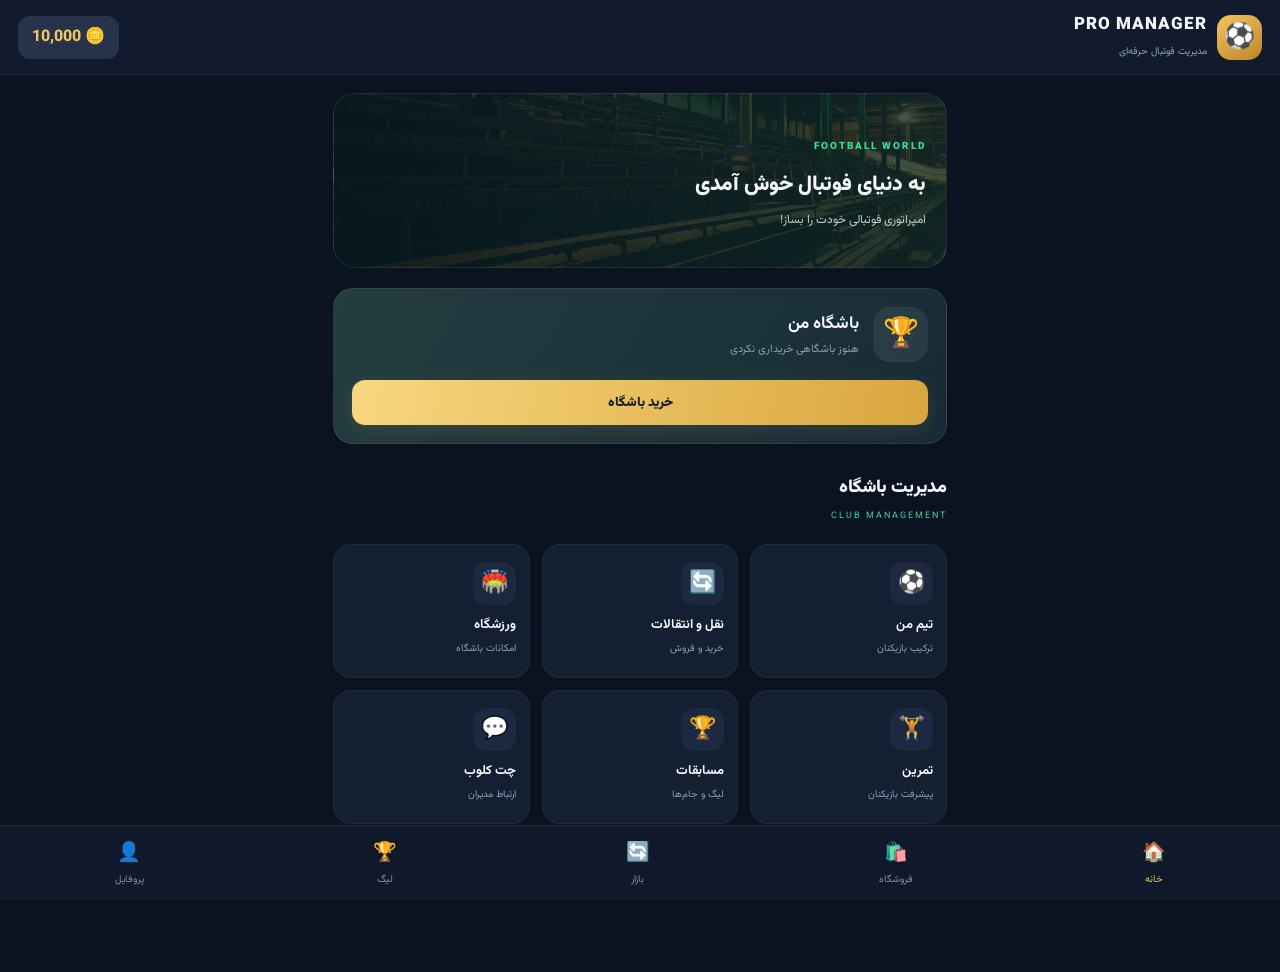
==== commit 2149d039: "Add files via upload" ====
--- a/index.html
+++ b/index.html
@@ -215,10 +215,10 @@
 
 <nav class="bottom-nav">
     <button class="active" onclick="closeTeamPage()">🏠<span>خانه</span></button>
-    <button onclick="openPage('team')">⚽<span>تیم</span></button>
+    <button onclick="openPage('shop')">🛍️<span>فروشگاه</span></button>
     <button onclick="openPage('market')">🔄<span>بازار</span></button>
     <button onclick="openPage('league')">🏆<span>لیگ</span></button>
-    <button onclick="openPage('profile')">👤<span>مدیر</span></button>
+    <button onclick="openPage('profile')">👤<span>پروفایل</span></button>
 </nav>
 
 
@@ -272,6 +272,36 @@
   <div class="club-feature-detail" id="clubFeatureDetail" hidden></div>
 </div>
 
-<script src="app.js?v=8"></script>
+<!-- پروفایل کاربر -->
+<section id="userProfilePage" class="user-profile-page" aria-label="پروفایل کاربر">
+  <header class="user-profile-top"><button type="button" onclick="closeUserProfile()">← بازگشت</button><div><small>PRO FOOTBALL MANAGER</small><h2>پروفایل کاربر</h2></div><span>👤</span></header>
+  <div class="profile-card-wrap">
+    <div class="profile-avatar-picker"><label for="profileAvatarInput" class="profile-avatar" id="profileAvatarPreview"><span>＋</span></label><input id="profileAvatarInput" type="file" accept="image/*" hidden onchange="previewProfileAvatar(event)"><small>برای انتخاب عکس پروفایل از گالری بزن</small></div>
+    <form id="userProfileForm" class="user-profile-form" onsubmit="saveUserProfile(event)">
+      <label>شناسه کاربری (ID)<input id="profileUserId" type="text" minlength="3" maxlength="24" autocomplete="username" placeholder="مثلاً football2026" required></label>
+      <label>رمز ورود<input id="profilePassword" type="password" minlength="6" autocomplete="new-password" placeholder="حداقل ۶ کاراکتر" required></label>
+      <div class="profile-form-row"><label>جنسیت<select id="profileGender" required><option value="">انتخاب جنسیت</option><option value="مرد">مرد</option><option value="زن">زن</option><option value="ترجیح می‌دهم نگویم">ترجیح می‌دهم نگویم</option></select></label><label>سن<input id="profileAge" type="number" min="13" max="100" placeholder="سن" required></label></div>
+      <label>شهر<input id="profileCity" type="text" maxlength="40" placeholder="نام شهر" required></label>
+      <label class="profile-confirm"><input id="profileConfirm" type="checkbox" required><span>اطلاعات واردشده را تأیید می‌کنم.</span></label>
+      <button class="profile-save-btn" type="submit">ذخیره و ساخت پروفایل ✓</button>
+      <p class="profile-local-note">این نسخه اطلاعات را فقط روی همین دستگاه ذخیره می‌کند؛ برای ورود با همین حساب در دستگاه‌های دیگر، اتصال سامانه حساب کاربری و پایگاه داده لازم است.</p>
+    </form>
+    <div id="savedUserProfile" class="saved-user-profile" hidden></div>
+  </div>
+</section>
+
+<!-- فروشگاه VIP و آیتم‌های ظاهری پروفایل -->
+<section id="vipShopPage" class="vip-shop-page" aria-label="فروشگاه">
+  <header class="vip-shop-top"><button type="button" onclick="closeVipShop()">← بازگشت</button><div><small>PRO FOOTBALL MANAGER</small><h2>فروشگاه ویژه</h2></div><span>🛍️</span></header>
+  <div class="vip-shop-hero"><div><span>EXCLUSIVE MEMBERSHIP</span><h1>باشگاه VIP</h1><p>استایل اختصاصی خودت را بساز؛ قاب، هاله، افکت و نشان ویژه پروفایل.</p><div class="vip-wallet">🪙 <b id="vipShopCoins">۰</b> سکه</div></div><div class="vip-crown">👑</div></div>
+  <div class="vip-membership-card"><div class="vip-membership-icon">👑</div><div><b>عضویت VIP</b><small id="vipMembershipStatus">با خرید عضویت، آیتم‌های ویژه را فعال کن.</small></div><button id="vipMembershipBtn" type="button" onclick="buyVipMembership()">خرید VIP · ۲۵۰۰ سکه</button></div>
+  <div class="vip-preview-card"><div class="vip-preview-title"><b>پیش‌نمایش پروفایل</b><small>تغییرات ظاهری را اینجا ببین</small></div><div id="vipLivePreview" class="vip-live-preview"><div class="vip-preview-avatar"><span>⚽</span></div><b id="vipPreviewName">مدیر باشگاه</b><small id="vipPreviewBadge">بازیکن عادی</small></div></div>
+  <div class="vip-shop-tabs"><button class="active" data-vip-tab="frames" onclick="switchVipTab('frames')">🖼️ قاب‌ها</button><button data-vip-tab="halos" onclick="switchVipTab('halos')">✨ هاله‌ها</button><button data-vip-tab="effects" onclick="switchVipTab('effects')">🌠 افکت‌ها</button><button data-vip-tab="badges" onclick="switchVipTab('badges')">👑 نشان‌ها</button></div>
+  <div id="vipShopGrid" class="vip-shop-grid"></div>
+  <div class="vip-owned-box"><div><b>وسایل من</b><small>آیتم‌های خریداری‌شده و قابل استفاده</small></div><div id="vipOwnedItems" class="vip-owned-items">هنوز آیتمی نخریده‌ای.</div></div>
+  <p class="vip-shop-note">خریدهای این نسخه با سکه‌های داخل بازی انجام می‌شوند و فعلاً پرداخت بانکی یا خرید واقعی فعال نیست.</p>
+</section>
+
+<script src="app.js?v=10"></script>
 </body>
 </html>
--- a/style.css
+++ b/style.css
@@ -1857,3 +1857,23 @@
 .club-training-panel .training-grid{margin-top:8px}
 .club-training-panel .training-grid button{min-height:58px}
 .club-training-panel .training-status{margin-top:10px}
+
+/* User profile screen */
+.user-profile-page{display:none;position:fixed;inset:0;z-index:120;background:radial-gradient(circle at 85% 0%,#244b67 0,#111d31 42%,#0b1423 100%);color:#f4f8ff;overflow-y:auto;padding:0 0 100px;animation:clubPageIn .22s ease both}
+.user-profile-page.open{display:block}
+.user-profile-top{position:sticky;top:0;z-index:3;display:flex;align-items:center;gap:12px;padding:15px 16px;background:#101c2ddd;backdrop-filter:blur(14px);border-bottom:1px solid #ffffff12}
+.user-profile-top button{border:1px solid #ffffff20;background:#ffffff0b;color:#eaf4ff;border-radius:11px;padding:8px 12px;font:inherit;font-size:11px}
+.user-profile-top div{flex:1}.user-profile-top small{font-size:8px;letter-spacing:1.4px;color:#72ded1}.user-profile-top h2{font-size:17px;margin:3px 0 0}.user-profile-top>span{font-size:25px}
+.profile-card-wrap{max-width:540px;margin:22px auto;padding:0 16px}.profile-avatar-picker{display:grid;justify-items:center;gap:9px;margin:8px 0 22px}.profile-avatar-picker>small{font-size:10px;color:#a9bed1}.profile-avatar{width:112px;height:112px;border-radius:50%;display:grid;place-items:center;position:relative;overflow:hidden;border:3px solid #6ce0d1;background:linear-gradient(145deg,#294e68,#17283e);box-shadow:0 0 0 7px #6ce0d11a,0 12px 28px #0005;cursor:pointer}.profile-avatar>span:first-child{font-size:34px;color:#7ce5d8}.profile-avatar img{width:100%;height:100%;object-fit:cover}.profile-avatar .avatar-edit-mark{position:absolute;right:3px;bottom:3px;width:27px;height:27px;border-radius:50%;display:grid;place-items:center;background:#64d9cc;color:#102333;font-size:14px;border:2px solid #102333}
+.user-profile-form{display:grid;gap:13px;padding:17px;border-radius:22px;border:1px solid #ffffff18;background:linear-gradient(145deg,#1a3048eF,#122237f2);box-shadow:0 18px 40px #0003}.user-profile-form>label,.profile-form-row label{display:grid;gap:7px;color:#cbd9e7;font-size:11px;font-weight:800}.user-profile-form input:not([type=checkbox]),.user-profile-form select{width:100%;box-sizing:border-box;min-height:45px;border:1px solid #ffffff1b;border-radius:12px;background:#0d1a2b;color:#f5f8ff;padding:0 12px;font:inherit;font-size:12px;outline:none}.user-profile-form input:focus,.user-profile-form select:focus{border-color:#67d9cc;box-shadow:0 0 0 3px #67d9cc18}.profile-form-row{display:grid;grid-template-columns:1fr 1fr;gap:10px}.profile-confirm{display:flex!important;align-items:center;gap:9px!important;font-weight:600!important}.profile-confirm input{width:18px;height:18px;accent-color:#63d9cc}.profile-save-btn{min-height:48px;border:0;border-radius:13px;background:linear-gradient(100deg,#56cdbf,#7be1c8);color:#102637;font:inherit;font-size:13px;font-weight:900;box-shadow:0 8px 22px #55d5c42b}.profile-local-note{font-size:9px;line-height:1.9;color:#91a8bd;margin:0}.saved-user-profile{margin-top:14px;padding:14px;border:1px solid #62d8ca55;border-radius:15px;background:#173b3b;display:grid;gap:7px;font-size:11px;color:#d8fff7}.saved-user-profile[hidden]{display:none}
+
+/* ===== VIP STORE ===== */
+.vip-shop-page{display:none;position:fixed;inset:0;z-index:1250;overflow-y:auto;overscroll-behavior:contain;padding:0 0 42px;color:#f7f8ff;background:radial-gradient(circle at 80% 0%,#59408b 0,transparent 34%),linear-gradient(160deg,#101329,#171b37 55%,#101426)}
+.vip-shop-page.open{display:block;animation:clubPageIn .25s ease both}
+.vip-shop-top{position:sticky;top:0;z-index:5;display:flex;align-items:center;gap:12px;padding:13px 16px;background:#11152deF;border-bottom:1px solid #ffffff18;backdrop-filter:blur(16px)}
+.vip-shop-top button{border:1px solid #ffffff24;border-radius:12px;background:#ffffff0d;color:#fff;padding:8px 12px;font:inherit;font-size:11px}.vip-shop-top>div{flex:1}.vip-shop-top small{font-size:8px;letter-spacing:1.5px;color:#d6b7ff}.vip-shop-top h2{font-size:17px;margin:3px 0}.vip-shop-top>span{font-size:25px}
+.vip-shop-hero{margin:17px 14px;padding:21px;border:1px solid #f6d47c66;border-radius:23px;background:radial-gradient(circle at 85% 30%,#b77b3c55,transparent 38%),linear-gradient(125deg,#48305f,#242342 65%,#1b2342);display:flex;align-items:center;justify-content:space-between;box-shadow:0 16px 35px #0005;overflow:hidden}.vip-shop-hero>div:first-child{max-width:78%}.vip-shop-hero span{font-size:9px;letter-spacing:2px;color:#f8d98a;font-weight:900}.vip-shop-hero h1{font-size:25px;margin:7px 0;color:#ffe5a0}.vip-shop-hero p{font-size:11px;line-height:1.9;color:#e2d8f0;margin:0 0 12px}.vip-wallet{display:inline-flex;align-items:center;gap:7px;padding:7px 12px;border-radius:30px;background:#0e102a99;border:1px solid #f6d47c55;font-size:12px}.vip-crown{font-size:54px;filter:drop-shadow(0 8px 15px #f8c85b66);animation:vipFloat 3s ease-in-out infinite}@keyframes vipFloat{50%{transform:translateY(-7px) rotate(5deg)}}
+.vip-membership-card{margin:0 14px 16px;padding:13px;display:flex;align-items:center;gap:10px;border:1px solid #f3d17b66;border-radius:17px;background:linear-gradient(110deg,#33294e,#20243e)}.vip-membership-icon{width:43px;height:43px;flex:0 0 43px;display:grid;place-items:center;border-radius:14px;background:linear-gradient(145deg,#ffe6a1,#d58b32);font-size:23px}.vip-membership-card>div:nth-child(2){flex:1;display:grid;gap:4px}.vip-membership-card b{font-size:13px;color:#ffe3a0}.vip-membership-card small{font-size:9px;color:#c7c4d8;line-height:1.6}.vip-membership-card button{border:0;border-radius:10px;padding:9px 10px;background:linear-gradient(110deg,#ffe18b,#d99b43);color:#34213d;font:inherit;font-size:9px;font-weight:900}.vip-membership-card button:disabled{opacity:.65}
+.vip-preview-card{margin:0 14px 17px;padding:14px;border:1px solid #ffffff18;border-radius:18px;background:#ffffff09}.vip-preview-title{display:flex;justify-content:space-between;align-items:center;margin-bottom:12px}.vip-preview-title b{font-size:12px}.vip-preview-title small{font-size:9px;color:#aaa9c5}.vip-live-preview{position:relative;min-height:145px;display:flex;flex-direction:column;align-items:center;justify-content:center;gap:7px;border-radius:15px;background:radial-gradient(circle,#37345e,#20243d 70%);overflow:hidden}.vip-preview-avatar{width:72px;height:72px;border-radius:50%;display:grid;place-items:center;background:linear-gradient(145deg,#7d75b6,#d6c8f5);border:3px solid #e8d18b;box-shadow:0 0 0 5px #f2d88b22}.vip-preview-avatar img{width:100%;height:100%;object-fit:cover;border-radius:50%}.vip-preview-avatar span{font-size:28px}.vip-live-preview>b{font-size:12px}.vip-live-preview>small{font-size:9px;color:#f4d88f}.vip-frame-gold .vip-preview-avatar{border:4px double #ffd66e;box-shadow:0 0 0 5px #d89d3b55,0 0 22px #ffd66e88}.vip-frame-diamond .vip-preview-avatar{border:4px solid #8df3ff;box-shadow:0 0 0 5px #8df3ff44,0 0 20px #6deeffaa}.vip-frame-fire .vip-preview-avatar{border:4px solid #ff914d;box-shadow:0 0 0 5px #ff5b2b55,0 0 24px #ff6a36}.vip-frame-ice .vip-preview-avatar{border:4px solid #b9f7ff;box-shadow:0 0 0 5px #8ceaff55,0 0 22px #8ceaff}.vip-halo-gold .vip-preview-avatar{box-shadow:0 0 0 9px #f5ce5a33,0 0 28px #ffcf4d}.vip-halo-electric .vip-preview-avatar{box-shadow:0 0 0 9px #75eaff44,0 0 28px #75eaff}.vip-halo-galaxy .vip-preview-avatar{box-shadow:0 0 0 9px #c08aff55,0 0 30px #9a5dff}.vip-halo-ice .vip-preview-avatar{box-shadow:0 0 0 9px #a8f3ff55,0 0 28px #a8f3ff}.vip-badge-gold>small,.vip-badge-legend>small,.vip-badge-diamond>small{padding:4px 11px;border-radius:20px;background:linear-gradient(90deg,#9a6423,#f6d77d);color:#281b35}.vip-badge-legend>small{background:linear-gradient(90deg,#a45c27,#ffdb80)}.vip-badge-diamond>small{background:linear-gradient(90deg,#3489aa,#a4f5ff)}
+.vip-shop-tabs{display:flex;gap:7px;overflow-x:auto;padding:0 14px 12px;scrollbar-width:none}.vip-shop-tabs button{white-space:nowrap;border:1px solid #ffffff1c;border-radius:12px;padding:9px 13px;background:#ffffff0a;color:#d5d2e8;font:inherit;font-size:10px;font-weight:800}.vip-shop-tabs button.active{border-color:#f2ce78;background:linear-gradient(110deg,#6a4b6d,#3b3457);color:#ffe6a0;box-shadow:0 5px 15px #0003}.vip-shop-grid{display:grid;grid-template-columns:repeat(2,minmax(0,1fr));gap:11px;padding:0 14px}.vip-item-card{min-width:0;padding:11px;border:1px solid #ffffff17;border-radius:17px;background:linear-gradient(150deg,#292b4a,#1b2038);display:flex;flex-direction:column;align-items:center;gap:7px;text-align:center;box-shadow:0 8px 20px #0002}.vip-item-art{width:100%;height:105px;border-radius:12px;display:grid;place-items:center;background:radial-gradient(circle,#55496f,#252643);border:1px solid #ffffff12}.vip-item-art>span{font-size:43px;filter:drop-shadow(0 7px 8px #0008)}.vip-item-art.vip-frame-gold{box-shadow:inset 0 0 0 4px #e9bb54,inset 0 0 0 8px #76532c}.vip-item-art.vip-frame-diamond{box-shadow:inset 0 0 0 4px #91eafa,inset 0 0 0 8px #426b8a}.vip-item-art.vip-frame-fire{box-shadow:inset 0 0 0 4px #ff8548,inset 0 0 0 8px #803c38}.vip-item-art.vip-frame-ice{box-shadow:inset 0 0 0 4px #a9f2ff,inset 0 0 0 8px #47778e}.vip-item-art[class*="halo-"]{outline:3px solid #a28bff;outline-offset:-7px}.vip-item-card>b{font-size:11px}.vip-item-card>small{font-size:9px;color:#c7bfdc;min-height:15px}.vip-item-card>button{width:100%;min-height:35px;border:0;border-radius:10px;background:linear-gradient(100deg,#e7bd68,#ffe7a1);color:#32213c;font:inherit;font-size:9px;font-weight:900}.vip-item-card>button:disabled{background:#45445b;color:#aaa8bd}.vip-owned-box{margin:18px 14px 0;padding:14px;border-radius:16px;background:#ffffff09;border:1px solid #ffffff17}.vip-owned-box>div:first-child{display:grid;gap:4px;margin-bottom:10px}.vip-owned-box b{font-size:12px}.vip-owned-box small{font-size:9px;color:#aaa9c5}.vip-owned-items{display:flex;flex-wrap:wrap;gap:7px;font-size:10px;color:#aaa9c5}.vip-owned-items button{border:1px solid #e5c77b55;border-radius:20px;padding:7px 10px;background:#51415d;color:#ffe4a0;font:inherit;font-size:9px}.vip-shop-note{margin:14px 18px 0;text-align:center;font-size:9px;line-height:1.8;color:#a9a7bf}
+@media(min-width:650px){.vip-shop-page{padding-left:max(0px,calc((100vw - 760px)/2));padding-right:max(0px,calc((100vw - 760px)/2))}.vip-shop-grid{grid-template-columns:repeat(3,minmax(0,1fr))}}
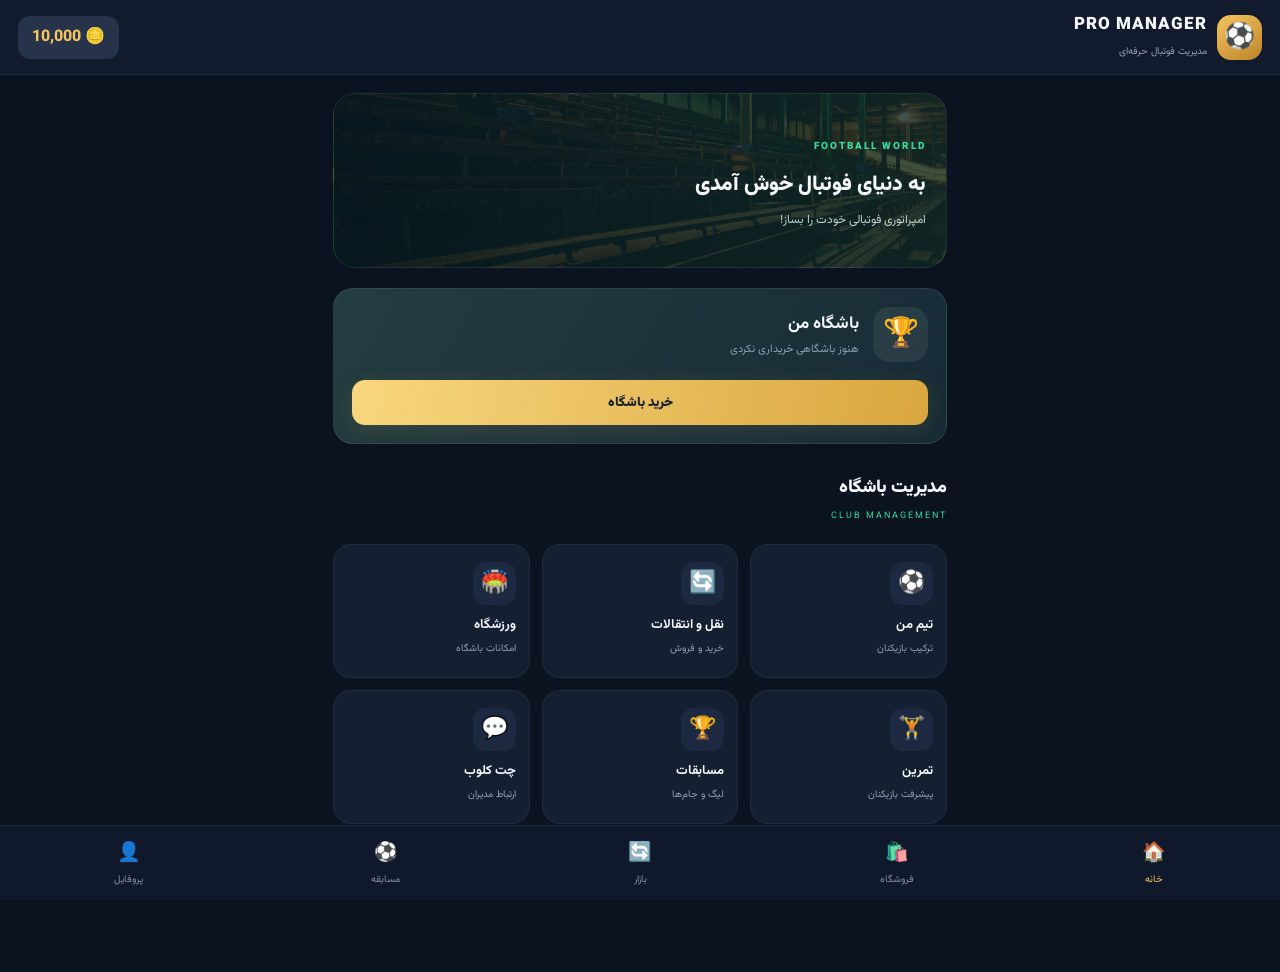
==== commit d0e03281: "Add files via upload" ====
--- a/index.html
+++ b/index.html
@@ -217,10 +217,24 @@
     <button class="active" onclick="closeTeamPage()">🏠<span>خانه</span></button>
     <button onclick="openPage('shop')">🛍️<span>فروشگاه</span></button>
     <button onclick="openPage('market')">🔄<span>بازار</span></button>
-    <button onclick="openPage('league')">🏆<span>لیگ</span></button>
+    <button onclick="openPage('league')">⚽<span>مسابقه</span></button>
     <button onclick="openPage('profile')">👤<span>پروفایل</span></button>
 </nav>
 
+
+
+<!-- مسابقه زنده گرافیکی -->
+<section id="matchPage" class="match-page" aria-label="مسابقه زنده">
+  <header class="match-topbar"><button type="button" onclick="closeMatchPage()">← بازگشت</button><div><small>PRO MATCH ENGINE</small><h2>مسابقه زنده</h2></div><span>🏆</span></header>
+  <div class="match-scoreboard"><div class="match-team"><span class="match-crest">🛡️</span><b id="matchHomeName">باشگاه من</b><small>میزبان</small></div><div class="match-score"><div><b id="matchHomeScore">0</b><i>:</i><b id="matchAwayScore">0</b></div><small id="matchClock">00′</small><em id="matchStatus">آماده شروع</em></div><div class="match-team"><span class="match-crest away">⚽</span><b id="matchAwayName">رئال مادرید</b><small>میهمان</small></div></div>
+  <div class="match-stadium"><div class="stadium-lights"></div><div class="match-crowd">🏟️　🏟️　🏟️　🏟️　🏟️　🏟️　🏟️</div><div class="match-pitch"><div class="mp-line"></div><div class="mp-circle"></div><div class="mp-box top"></div><div class="mp-box bottom"></div><div class="mp-goal top"></div><div class="mp-goal bottom"></div><div class="mp-players home"><i style="--x:50%;--y:13%">●</i><i style="--x:18%;--y:27%">●</i><i style="--x:38%;--y:24%">●</i><i style="--x:62%;--y:24%">●</i><i style="--x:82%;--y:27%">●</i><i style="--x:28%;--y:46%">●</i><i style="--x:50%;--y:42%">●</i><i style="--x:72%;--y:46%">●</i><i style="--x:22%;--y:70%">●</i><i style="--x:78%;--y:70%">●</i><i style="--x:50%;--y:87%">●</i></div><div class="mp-players away"><i style="--x:50%;--y:8%">●</i><i style="--x:18%;--y:20%">●</i><i style="--x:38%;--y:19%">●</i><i style="--x:62%;--y:19%">●</i><i style="--x:82%;--y:20%">●</i><i style="--x:28%;--y:35%">●</i><i style="--x:50%;--y:32%">●</i><i style="--x:72%;--y:35%">●</i><i style="--x:22%;--y:57%">●</i><i style="--x:78%;--y:57%">●</i><i style="--x:50%;--y:78%">●</i></div><div class="match-ball" id="matchBall">⚽</div></div><div class="match-stadium-caption"><span>LIVE MATCH</span><b id="matchCommentary">سوت آغاز هنوز زده نشده است.</b></div></div>
+  <div class="match-action-row"><button type="button" onclick="setMatchTactic('attack')">⚔️ هجومی</button><button type="button" class="selected" onclick="setMatchTactic('balanced')">⚖️ متعادل</button><button type="button" onclick="setMatchTactic('defense')">🛡️ دفاعی</button></div>
+  <div class="match-control-grid"><button type="button" onclick="toggleMatchSpeed()"><b>⏩ سرعت بازی</b><small id="matchSpeedLabel">عادی</small></button><button type="button" onclick="makeMatchSubstitution()"><b>🔁 تعویض</b><small id="matchSubLabel">تعویض آماده</small></button><button type="button" onclick="toggleMatchPress()"><b>🔥 پرس تیم</b><small id="matchPressLabel">پرس معمولی</small></button></div>
+  <div class="match-stats"><div><small>مالکیت توپ</small><b id="matchPossession">۵۰٪ - ۵۰٪</b><div class="match-possession"><i id="matchPossBar"></i></div></div><div><small>شوت‌ها</small><b id="matchShots">۰ - ۰</b></div><div><small>موقعیت خطرناک</small><b id="matchChances">۰ - ۰</b></div></div>
+  <div class="match-events"><div class="match-events-head"><b>گزارش مسابقه</b><small>LIVE COMMENTARY</small></div><div id="matchEventList"><p class="match-event-empty">برای شروع مسابقه آماده‌ای؟</p></div></div>
+  <button id="matchStartBtn" class="match-start-btn" type="button" onclick="startLiveMatch()">▶ شروع مسابقه</button>
+  <div id="matchResult" class="match-result" hidden></div>
+</section>
 
 <!-- شیت انتخاب بازیکن برای جایگاه -->
 <div id="playerPicker" class="player-picker" onclick="closePlayerPicker(event)">
--- a/style.css
+++ b/style.css
@@ -1877,3 +1877,11 @@
 .vip-preview-card{margin:0 14px 17px;padding:14px;border:1px solid #ffffff18;border-radius:18px;background:#ffffff09}.vip-preview-title{display:flex;justify-content:space-between;align-items:center;margin-bottom:12px}.vip-preview-title b{font-size:12px}.vip-preview-title small{font-size:9px;color:#aaa9c5}.vip-live-preview{position:relative;min-height:145px;display:flex;flex-direction:column;align-items:center;justify-content:center;gap:7px;border-radius:15px;background:radial-gradient(circle,#37345e,#20243d 70%);overflow:hidden}.vip-preview-avatar{width:72px;height:72px;border-radius:50%;display:grid;place-items:center;background:linear-gradient(145deg,#7d75b6,#d6c8f5);border:3px solid #e8d18b;box-shadow:0 0 0 5px #f2d88b22}.vip-preview-avatar img{width:100%;height:100%;object-fit:cover;border-radius:50%}.vip-preview-avatar span{font-size:28px}.vip-live-preview>b{font-size:12px}.vip-live-preview>small{font-size:9px;color:#f4d88f}.vip-frame-gold .vip-preview-avatar{border:4px double #ffd66e;box-shadow:0 0 0 5px #d89d3b55,0 0 22px #ffd66e88}.vip-frame-diamond .vip-preview-avatar{border:4px solid #8df3ff;box-shadow:0 0 0 5px #8df3ff44,0 0 20px #6deeffaa}.vip-frame-fire .vip-preview-avatar{border:4px solid #ff914d;box-shadow:0 0 0 5px #ff5b2b55,0 0 24px #ff6a36}.vip-frame-ice .vip-preview-avatar{border:4px solid #b9f7ff;box-shadow:0 0 0 5px #8ceaff55,0 0 22px #8ceaff}.vip-halo-gold .vip-preview-avatar{box-shadow:0 0 0 9px #f5ce5a33,0 0 28px #ffcf4d}.vip-halo-electric .vip-preview-avatar{box-shadow:0 0 0 9px #75eaff44,0 0 28px #75eaff}.vip-halo-galaxy .vip-preview-avatar{box-shadow:0 0 0 9px #c08aff55,0 0 30px #9a5dff}.vip-halo-ice .vip-preview-avatar{box-shadow:0 0 0 9px #a8f3ff55,0 0 28px #a8f3ff}.vip-badge-gold>small,.vip-badge-legend>small,.vip-badge-diamond>small{padding:4px 11px;border-radius:20px;background:linear-gradient(90deg,#9a6423,#f6d77d);color:#281b35}.vip-badge-legend>small{background:linear-gradient(90deg,#a45c27,#ffdb80)}.vip-badge-diamond>small{background:linear-gradient(90deg,#3489aa,#a4f5ff)}
 .vip-shop-tabs{display:flex;gap:7px;overflow-x:auto;padding:0 14px 12px;scrollbar-width:none}.vip-shop-tabs button{white-space:nowrap;border:1px solid #ffffff1c;border-radius:12px;padding:9px 13px;background:#ffffff0a;color:#d5d2e8;font:inherit;font-size:10px;font-weight:800}.vip-shop-tabs button.active{border-color:#f2ce78;background:linear-gradient(110deg,#6a4b6d,#3b3457);color:#ffe6a0;box-shadow:0 5px 15px #0003}.vip-shop-grid{display:grid;grid-template-columns:repeat(2,minmax(0,1fr));gap:11px;padding:0 14px}.vip-item-card{min-width:0;padding:11px;border:1px solid #ffffff17;border-radius:17px;background:linear-gradient(150deg,#292b4a,#1b2038);display:flex;flex-direction:column;align-items:center;gap:7px;text-align:center;box-shadow:0 8px 20px #0002}.vip-item-art{width:100%;height:105px;border-radius:12px;display:grid;place-items:center;background:radial-gradient(circle,#55496f,#252643);border:1px solid #ffffff12}.vip-item-art>span{font-size:43px;filter:drop-shadow(0 7px 8px #0008)}.vip-item-art.vip-frame-gold{box-shadow:inset 0 0 0 4px #e9bb54,inset 0 0 0 8px #76532c}.vip-item-art.vip-frame-diamond{box-shadow:inset 0 0 0 4px #91eafa,inset 0 0 0 8px #426b8a}.vip-item-art.vip-frame-fire{box-shadow:inset 0 0 0 4px #ff8548,inset 0 0 0 8px #803c38}.vip-item-art.vip-frame-ice{box-shadow:inset 0 0 0 4px #a9f2ff,inset 0 0 0 8px #47778e}.vip-item-art[class*="halo-"]{outline:3px solid #a28bff;outline-offset:-7px}.vip-item-card>b{font-size:11px}.vip-item-card>small{font-size:9px;color:#c7bfdc;min-height:15px}.vip-item-card>button{width:100%;min-height:35px;border:0;border-radius:10px;background:linear-gradient(100deg,#e7bd68,#ffe7a1);color:#32213c;font:inherit;font-size:9px;font-weight:900}.vip-item-card>button:disabled{background:#45445b;color:#aaa8bd}.vip-owned-box{margin:18px 14px 0;padding:14px;border-radius:16px;background:#ffffff09;border:1px solid #ffffff17}.vip-owned-box>div:first-child{display:grid;gap:4px;margin-bottom:10px}.vip-owned-box b{font-size:12px}.vip-owned-box small{font-size:9px;color:#aaa9c5}.vip-owned-items{display:flex;flex-wrap:wrap;gap:7px;font-size:10px;color:#aaa9c5}.vip-owned-items button{border:1px solid #e5c77b55;border-radius:20px;padding:7px 10px;background:#51415d;color:#ffe4a0;font:inherit;font-size:9px}.vip-shop-note{margin:14px 18px 0;text-align:center;font-size:9px;line-height:1.8;color:#a9a7bf}
 @media(min-width:650px){.vip-shop-page{padding-left:max(0px,calc((100vw - 760px)/2));padding-right:max(0px,calc((100vw - 760px)/2))}.vip-shop-grid{grid-template-columns:repeat(3,minmax(0,1fr))}}
+
+
+/* ===== LIVE MATCH ARENA ===== */
+.match-page{display:none;position:fixed;inset:0;z-index:1260;overflow-y:auto;overscroll-behavior:contain;padding:0 0 35px;color:#f5f8ff;background:radial-gradient(circle at 50% -10%,#315e78 0,transparent 42%),linear-gradient(160deg,#091827,#102c35 55%,#101b2d)}
+.match-page.open{display:block;animation:clubPageIn .25s ease both}.match-topbar{position:sticky;top:0;z-index:5;display:flex;align-items:center;gap:12px;padding:13px 15px;background:#0b1c2beF;border-bottom:1px solid #ffffff18;backdrop-filter:blur(14px)}.match-topbar button{border:1px solid #ffffff25;border-radius:11px;background:#ffffff0c;color:white;padding:8px 12px;font:inherit;font-size:11px}.match-topbar>div{flex:1}.match-topbar small{font-size:8px;letter-spacing:1.6px;color:#70dfc2}.match-topbar h2{margin:3px 0 0;font-size:17px}.match-topbar>span{font-size:24px}
+.match-scoreboard{margin:14px 13px 12px;padding:15px 10px;display:grid;grid-template-columns:1fr 1.1fr 1fr;align-items:center;text-align:center;border:1px solid #ffffff20;border-radius:19px;background:linear-gradient(120deg,#183d4a,#162b3c);box-shadow:0 12px 28px #0004}.match-team{display:grid;justify-items:center;gap:5px;min-width:0}.match-crest{width:43px;height:43px;border-radius:14px;display:grid;place-items:center;background:linear-gradient(145deg,#f4d77d,#a96b2d);font-size:24px;box-shadow:0 5px 13px #0004}.match-crest.away{background:linear-gradient(145deg,#a8c9e9,#426b9b)}.match-team b{font-size:11px;max-width:100%;overflow:hidden;text-overflow:ellipsis;white-space:nowrap}.match-team small{font-size:9px;color:#9eb8c8}.match-score>div{display:flex;justify-content:center;align-items:center;gap:10px;font-size:35px;font-weight:1000}.match-score>div i{font-style:normal;color:#88a8b5}.match-score>small{display:block;color:#f5d57b;font-size:13px;font-weight:900;margin-top:2px}.match-score>em{font-style:normal;font-size:8px;color:#9dc5c9}
+.match-stadium{margin:0 12px 14px;padding:10px;border:1px solid #ffffff1b;border-radius:22px;background:linear-gradient(145deg,#294b5b,#102735);box-shadow:0 15px 30px #0004}.stadium-lights{height:5px;margin:0 12px 6px;border-radius:50%;background:#c5f8ff;filter:blur(5px);opacity:.8}.match-crowd{text-align:center;color:#e4c779;letter-spacing:2px;font-size:17px;white-space:nowrap;overflow:hidden}.match-pitch{height:310px;position:relative;overflow:hidden;border:3px solid #d8e8c6;border-radius:8px;background:repeating-linear-gradient(0deg,#24794c 0 38px,#2c8755 38px 76px);box-shadow:inset 0 0 30px #092d1b}.mp-line{position:absolute;left:0;right:0;top:50%;height:1px;background:#d8f1d4}.mp-circle{position:absolute;left:50%;top:50%;width:76px;height:76px;border:1px solid #d8f1d4;border-radius:50%;transform:translate(-50%,-50%)}.mp-box{position:absolute;left:30%;width:40%;height:15%;border:1px solid #d8f1d4}.mp-box.top{top:0;border-top:0}.mp-box.bottom{bottom:0;border-bottom:0}.mp-goal{position:absolute;left:42%;width:16%;height:9px;border:2px solid #d8f1d4}.mp-goal.top{top:-3px}.mp-goal.bottom{bottom:-3px}.mp-players{position:absolute;inset:0}.mp-players i{position:absolute;left:var(--x);top:var(--y);width:20px;height:20px;display:grid;place-items:center;border-radius:50%;font-style:normal;font-size:19px;color:#ffe17a;text-shadow:0 2px 3px #123;transform:translate(-50%,-50%);filter:drop-shadow(0 2px 2px #123)}.mp-players.away i{color:#e9f3ff;text-shadow:0 2px 3px #123}.match-ball{position:absolute;left:50%;top:50%;font-size:20px;transform:translate(-50%,-50%);transition:left .55s ease,top .55s ease;filter:drop-shadow(0 2px 2px #000)}.match-stadium-caption{display:grid;gap:5px;padding:11px 4px 3px}.match-stadium-caption span{font-size:8px;letter-spacing:1.5px;color:#73dfc5}.match-stadium-caption b{font-size:11px;line-height:1.8}
+.match-action-row{display:grid;grid-template-columns:repeat(3,1fr);gap:8px;padding:0 13px;margin-bottom:10px}.match-action-row button,.match-control-grid button{border:1px solid #ffffff1c;border-radius:13px;background:#ffffff0b;color:#dceaf1;padding:11px 5px;font:inherit;font-size:10px;font-weight:900}.match-action-row button.selected{border-color:#f3d47d;background:linear-gradient(120deg,#765a32,#493c35);color:#ffe8a5;box-shadow:0 5px 15px #0003}.match-control-grid{display:grid;grid-template-columns:repeat(3,1fr);gap:8px;padding:0 13px}.match-control-grid button{display:grid;gap:5px;text-align:center}.match-control-grid button b{font-size:10px}.match-control-grid button small{font-size:9px;color:#80d9c6}.match-stats{margin:13px;padding:13px;display:grid;grid-template-columns:1.4fr 1fr 1fr;gap:10px;border:1px solid #ffffff16;border-radius:15px;background:#ffffff09}.match-stats>div{display:grid;gap:6px}.match-stats small{font-size:8px;color:#a6bdc9}.match-stats b{font-size:12px}.match-possession{height:5px;border-radius:9px;background:#b5d8f1;overflow:hidden}.match-possession i{display:block;width:50%;height:100%;background:#f1ca67;transition:width .3s}.match-events{margin:0 13px 13px;padding:13px;border:1px solid #ffffff17;border-radius:16px;background:#0c1b29a8}.match-events-head{display:flex;justify-content:space-between;align-items:center;margin-bottom:9px}.match-events-head b{font-size:12px}.match-events-head small{font-size:8px;color:#6fdac0;letter-spacing:1px}.match-event{display:flex;gap:10px;align-items:flex-start;padding:9px 0;border-top:1px solid #ffffff0e;font-size:10px;line-height:1.8;color:#d8e6ec}.match-event>b{flex:0 0 34px;color:#f2d27b;font-size:9px}.match-event.goal{color:#ffe8a3}.match-event.away-goal{color:#ffb1a7}.match-event.break{color:#83e2ce}.match-event-empty{font-size:10px;color:#9fb4c2}.match-start-btn{display:block;width:calc(100% - 26px);margin:0 13px;min-height:49px;border:0;border-radius:15px;background:linear-gradient(100deg,#f4d46f,#d99a3f);color:#30243a;font:inherit;font-weight:1000;font-size:14px;box-shadow:0 8px 20px #0004}.match-result{margin:14px 13px 0;padding:18px;text-align:center;border:1px solid #f0d27c66;border-radius:18px;background:radial-gradient(circle at 50% 0,#6e5a3766,transparent 65%),#182c39}.match-result[hidden]{display:none}.result-trophy{font-size:38px}.match-result>small{font-size:8px;letter-spacing:2px;color:#f3d47c}.match-result h3{margin:7px 0;font-size:17px}.result-score{font-size:32px;font-weight:1000;color:#ffe39a}.match-result p{font-size:11px;color:#c8e9df}
